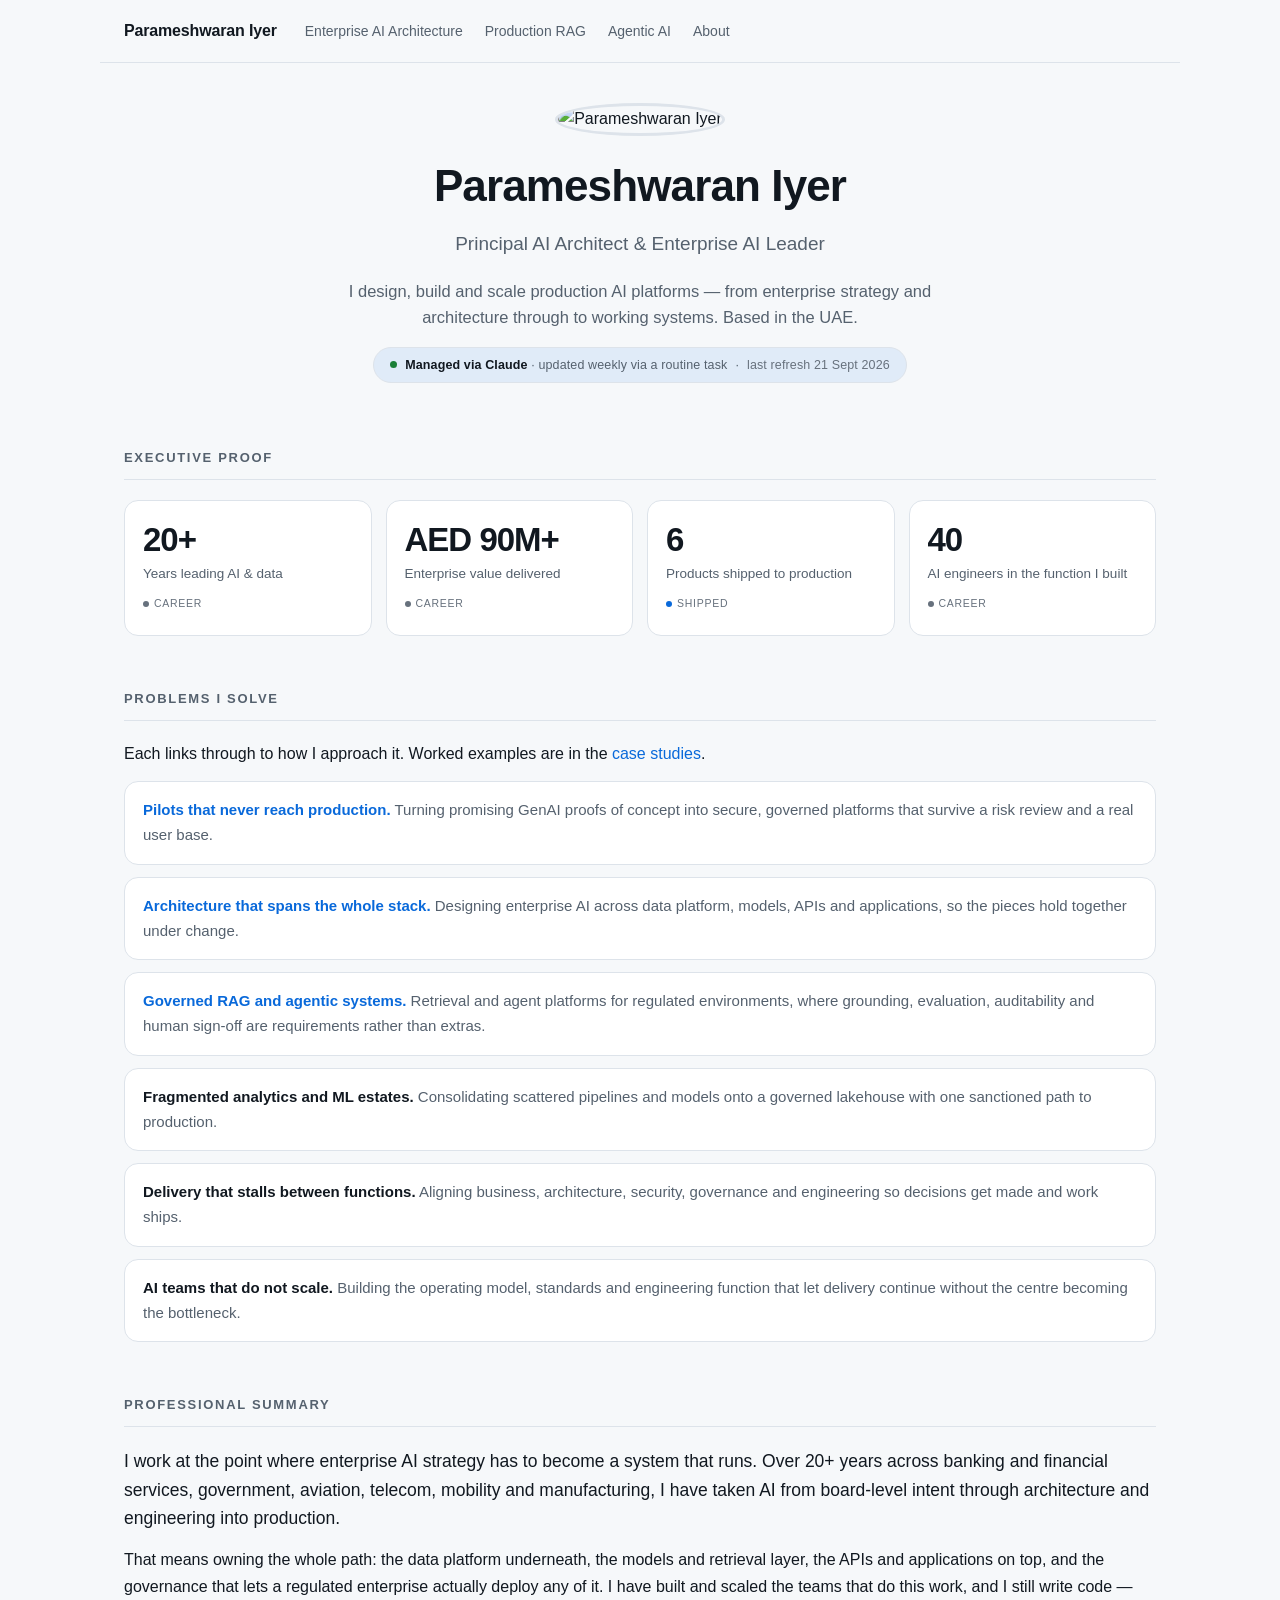
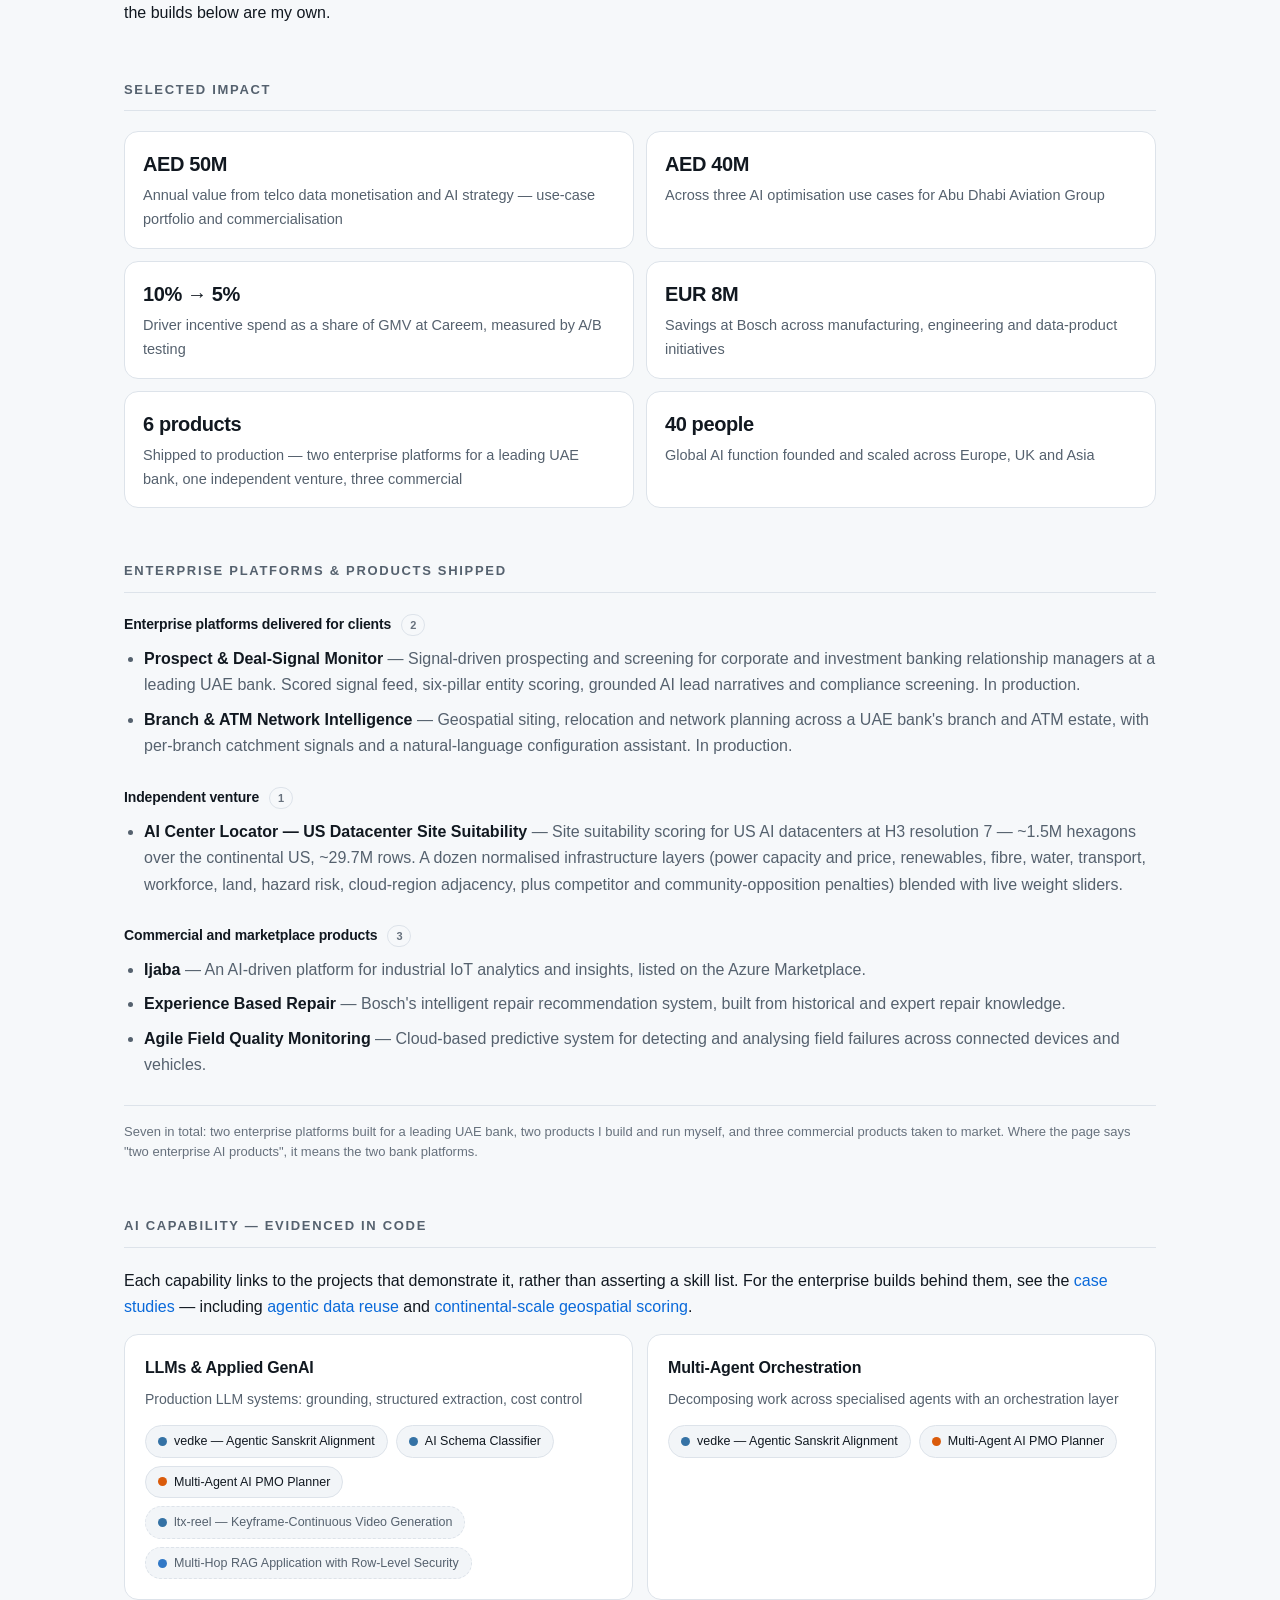
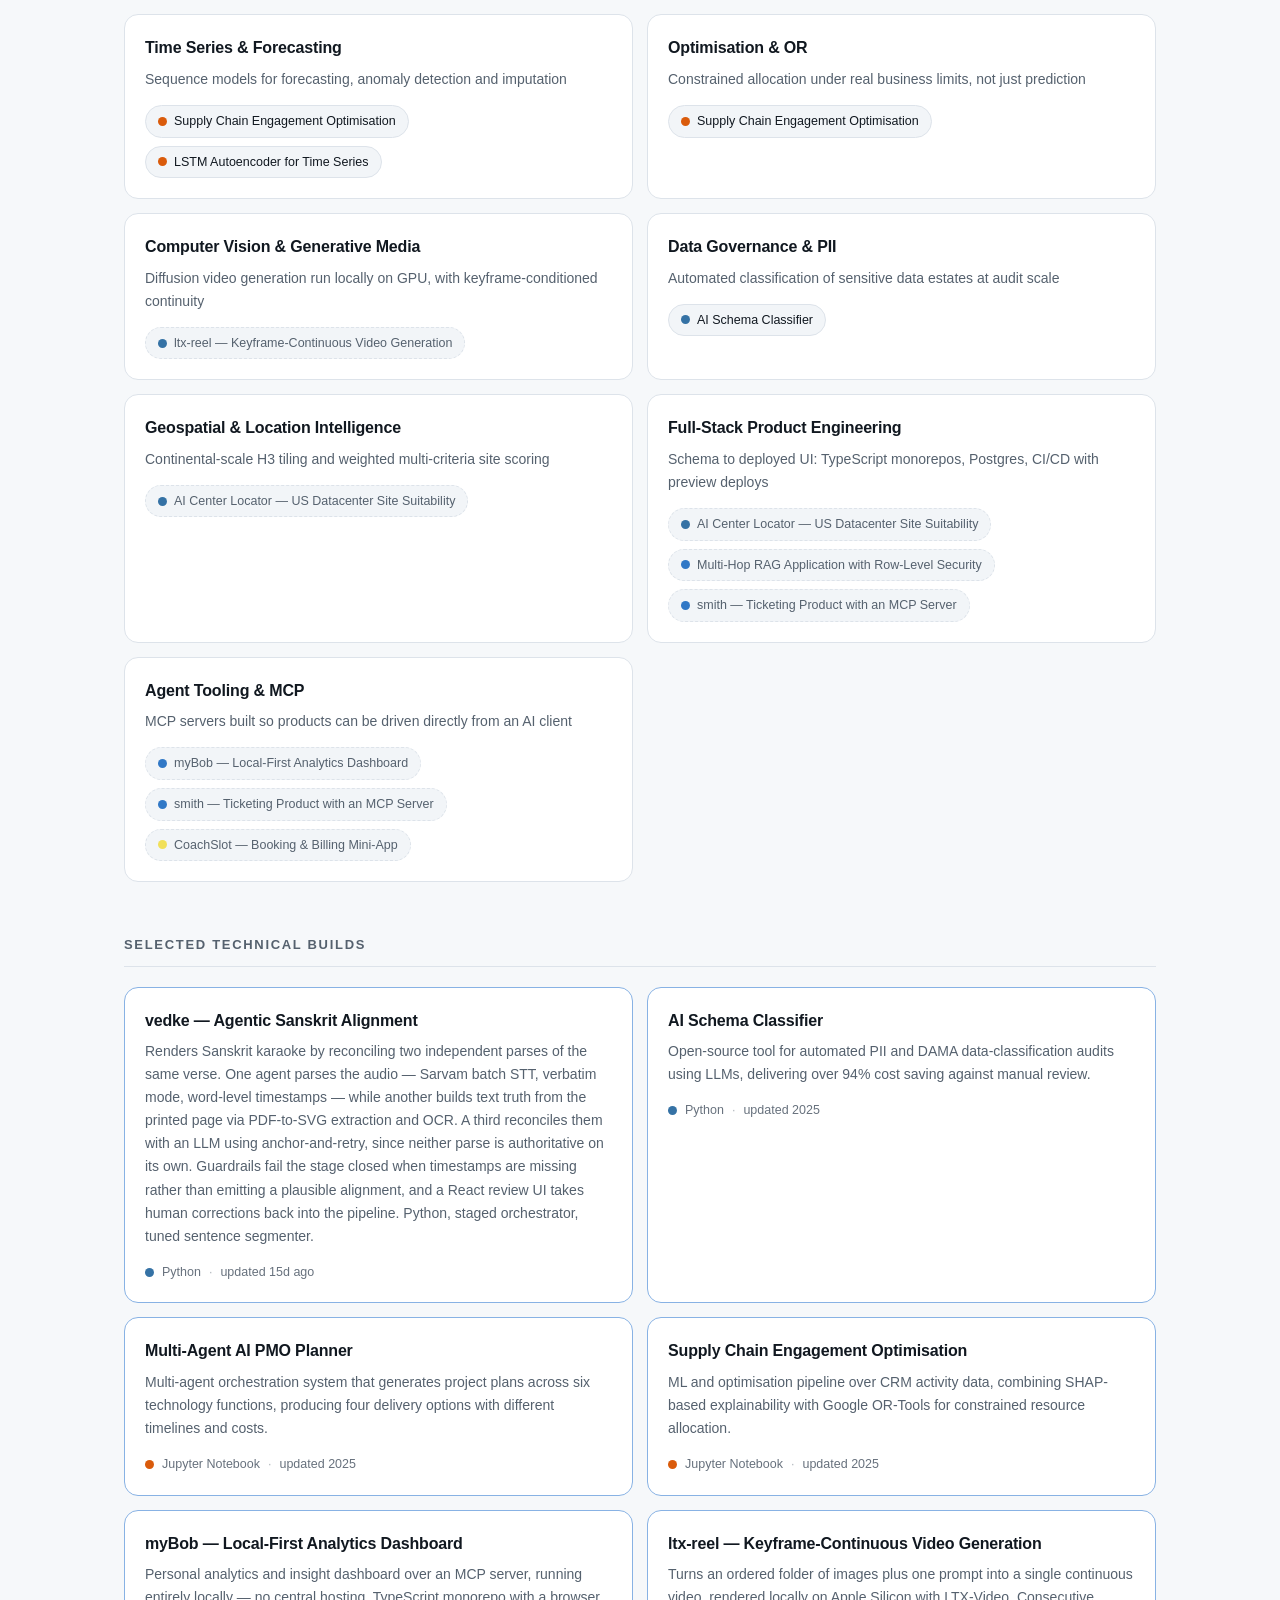
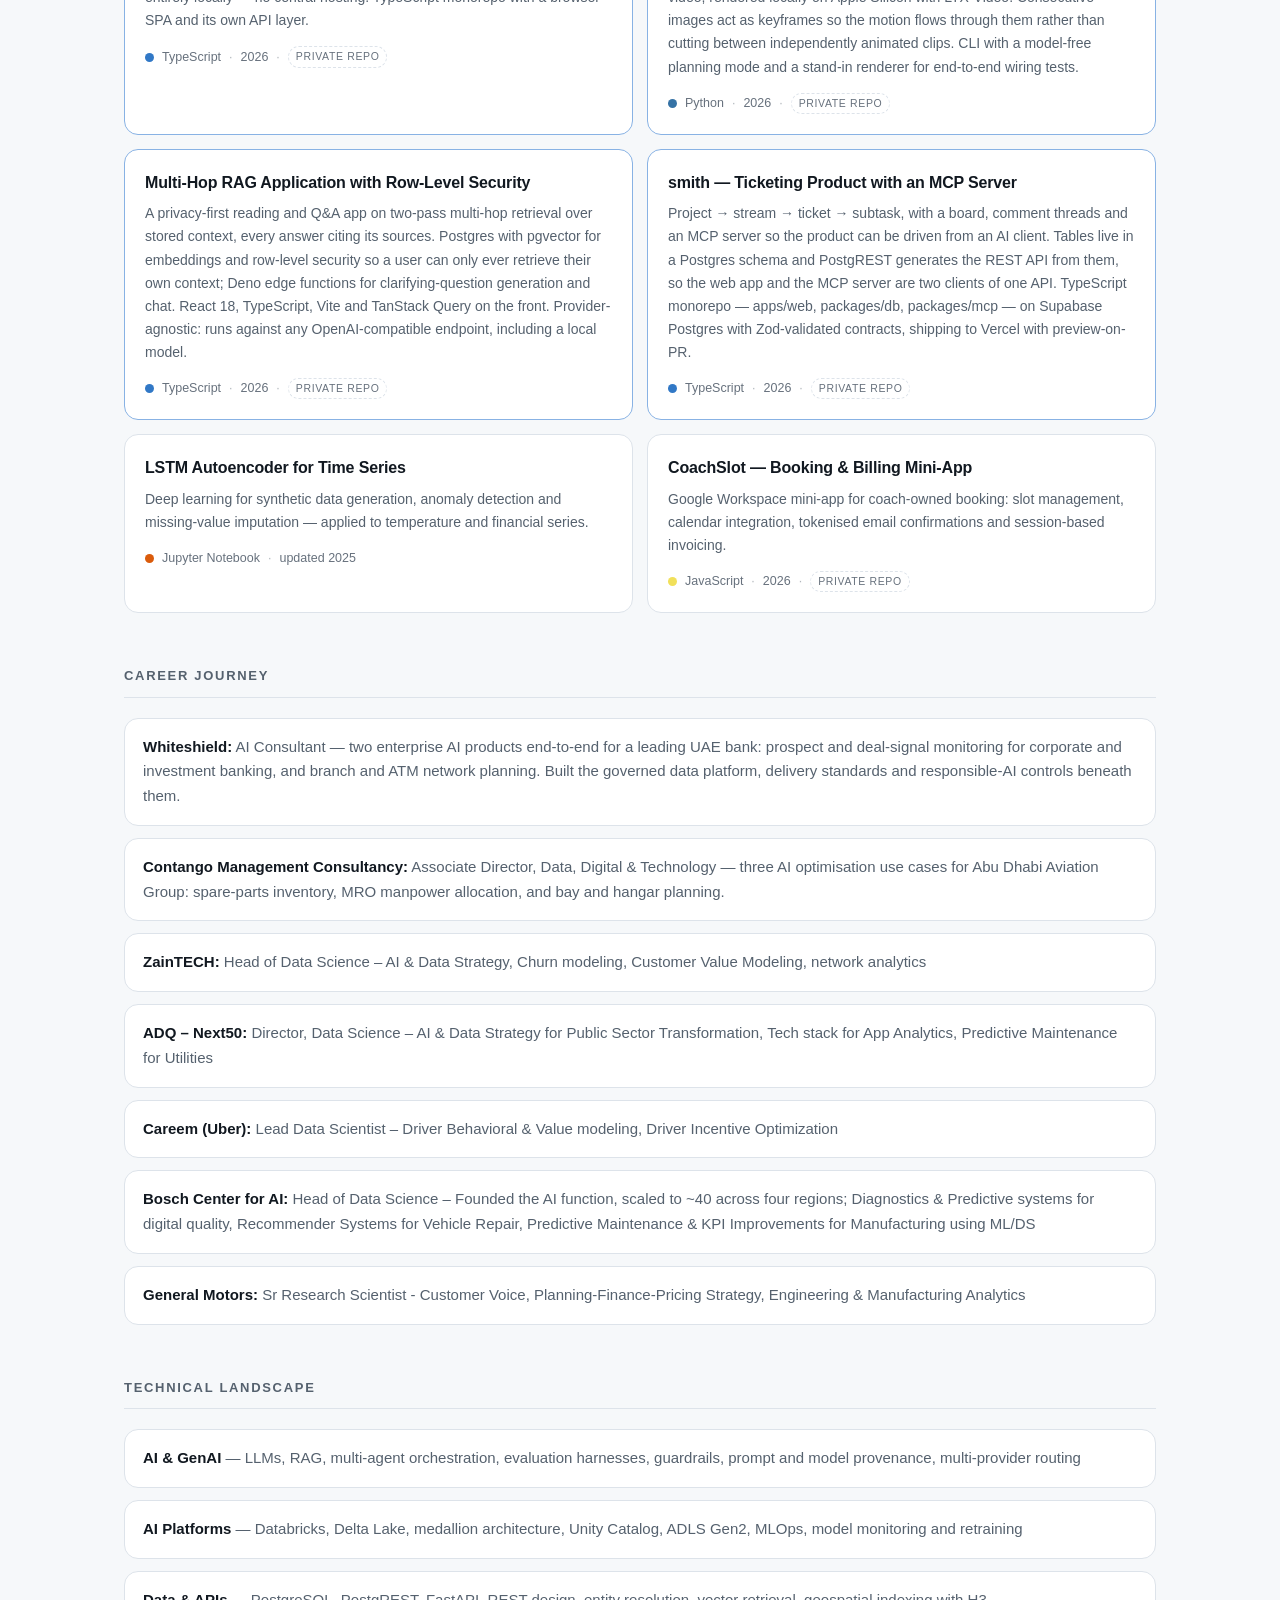
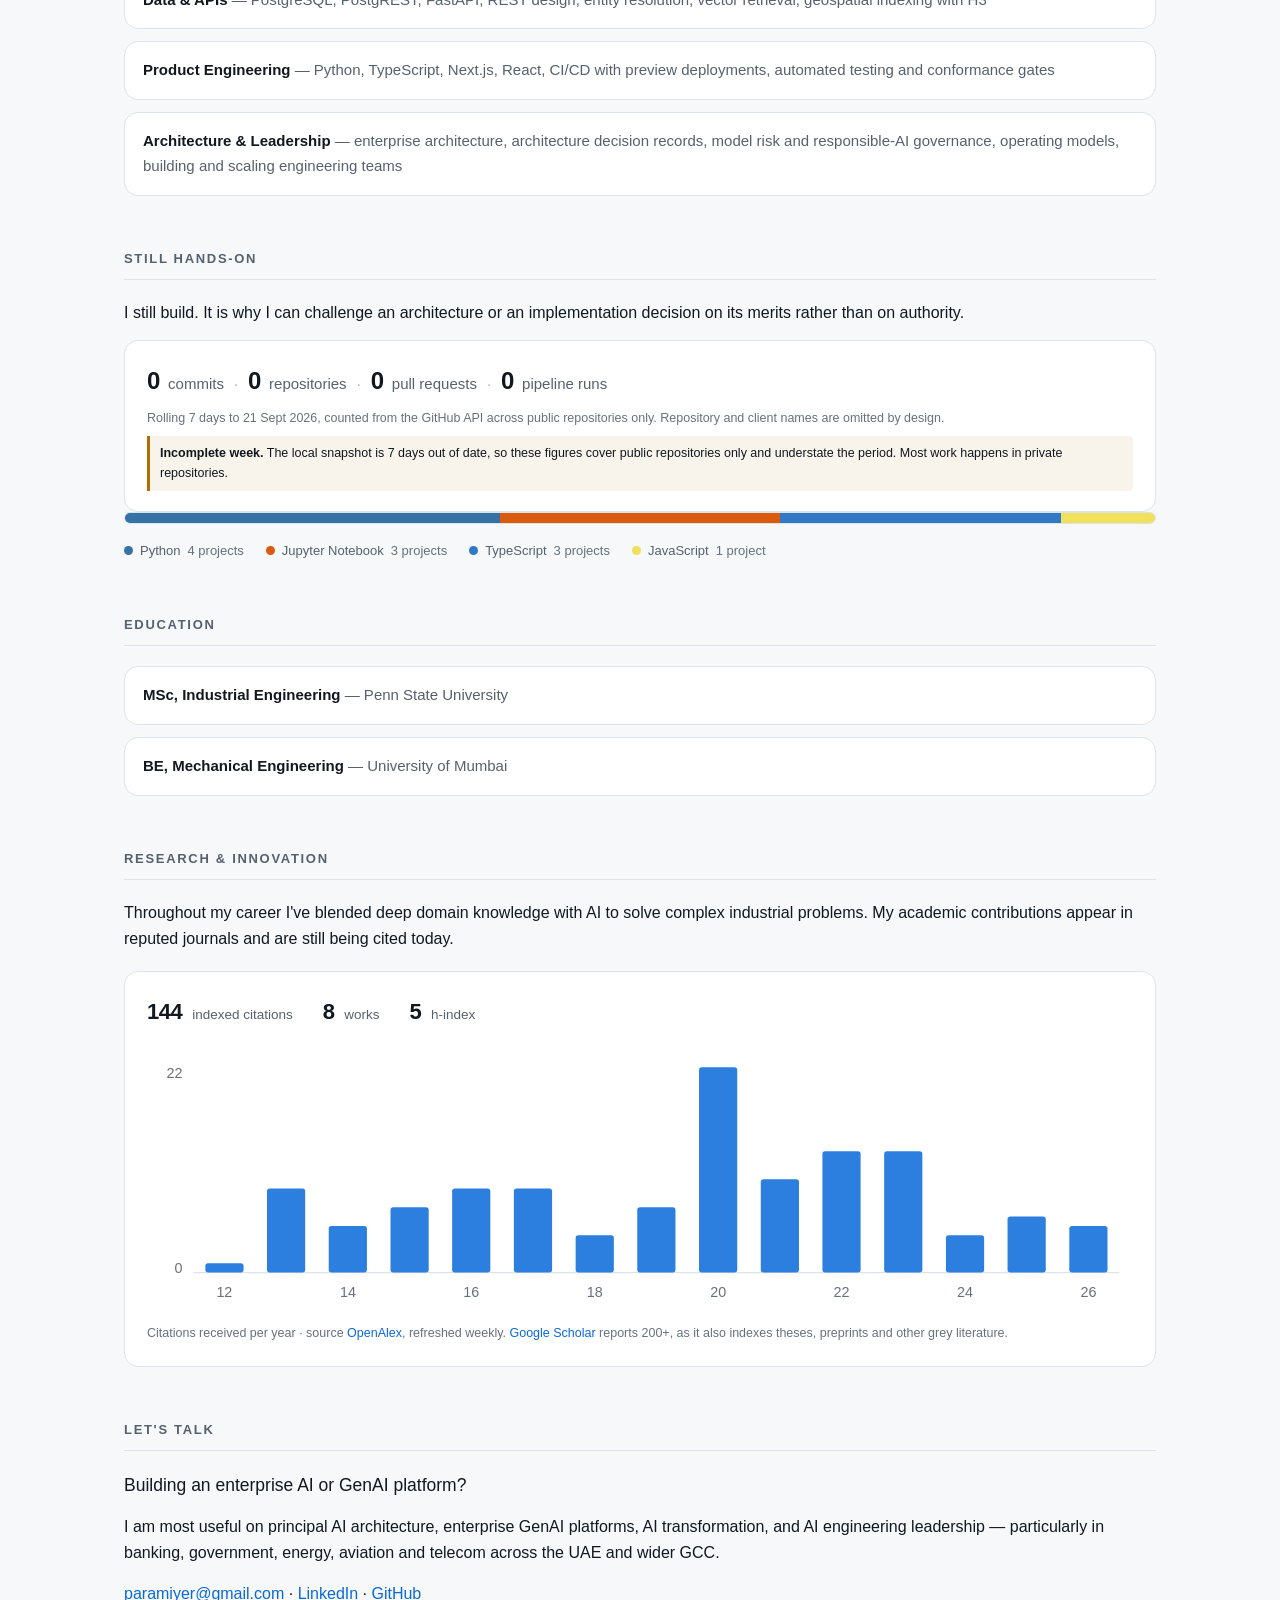
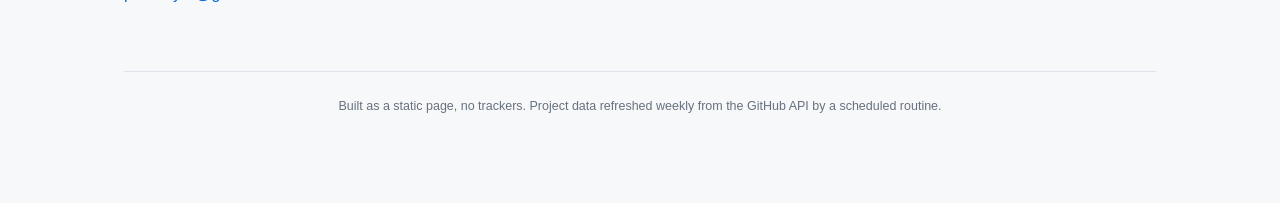
==== index.html @ 101e4a8d "chore: weekly refresh of GitHub project data [skip ci]" ====
<!DOCTYPE html>
<html lang="en">
<head>
<meta charset="UTF-8">
<!-- Google tag (gtag.js) with Consent Mode v2.
     Consent defaults are set BEFORE gtag.js loads and before config - order is
     load-bearing; a default declared after config arrives too late to gate the
     first hit. The region list is enforced by Google against the visitor's IP,
     so no geolocation or cookie banner is needed here: EEA, UK and Swiss
     visitors are denied storage by default and measured with cookieless pings,
     everyone else is granted. -->
<script>
  window.dataLayer = window.dataLayer || [];
  function gtag(){dataLayer.push(arguments);}

  /* EU 27 + EEA (IS, LI, NO) + UK + CH. Denied until explicitly granted. */
  gtag('consent', 'default', {
    ad_storage: 'denied',
    ad_user_data: 'denied',
    ad_personalization: 'denied',
    analytics_storage: 'denied',
    functionality_storage: 'denied',
    personalization_storage: 'denied',
    security_storage: 'granted',
    region: ['AT','BE','BG','HR','CY','CZ','DK','EE','FI','FR','DE','GR','HU','IE',
             'IT','LV','LT','LU','MT','NL','PL','PT','RO','SK','SI','ES','SE',
             'IS','LI','NO','GB','CH'],
    wait_for_update: 500
  });

  /* Everywhere else. This site runs no ads and builds no audiences, so the ad
     signals stay denied globally rather than being granted and left unused. */
  gtag('consent', 'default', {
    ad_storage: 'denied',
    ad_user_data: 'denied',
    ad_personalization: 'denied',
    analytics_storage: 'granted',
    functionality_storage: 'granted',
    personalization_storage: 'granted',
    security_storage: 'granted'
  });

  gtag('set', 'ads_data_redaction', true);
  gtag('set', 'url_passthrough', true);
</script>
<script async src="https://www.googletagmanager.com/gtag/js?id=G-3Z5VGCH78G"></script>
<script>
  gtag('js', new Date());
  gtag('config', 'G-3Z5VGCH78G', { anonymize_ip: true });
</script>
<title>Parameshwaran Iyer | Principal AI Architect &amp; Enterprise AI Leader</title>
<meta name="viewport" content="width=device-width, initial-scale=1">
<meta name="description" content="Principal AI Architect and Enterprise AI Leader based in the UAE. I design, build and scale production AI and GenAI platforms for banking, government, aviation and telecom across the GCC.">
<link rel="canonical" href="https://paramiyer.github.io/">
<meta name="google-site-verification" content="koCSVRLaMe5Mkebw4qZwfT9Uy0RP9hZXuuCUYtg7MR0" />
<meta name="theme-color" content="#0d1117" media="(prefers-color-scheme: dark)">
<meta name="theme-color" content="#f6f8fa" media="(prefers-color-scheme: light)">
<link rel="icon" href="favicon.svg" type="image/svg+xml">
<link rel="apple-touch-icon" href="apple-touch-icon.png">
<link rel="manifest" href="site.webmanifest">

<meta property="og:type" content="profile">
<meta property="og:site_name" content="Parameshwaran Iyer">
<meta property="og:locale" content="en_GB">
<meta property="og:url" content="https://paramiyer.github.io/">
<meta property="og:title" content="Parameshwaran Iyer | Principal AI Architect &amp; Enterprise AI Leader">
<meta property="og:description" content="I design, build and scale production AI platforms — from enterprise strategy and architecture through to working systems. Based in the UAE.">
<meta property="og:image" content="https://paramiyer.github.io/og-image.png">
<meta property="og:image:width" content="1200">
<meta property="og:image:height" content="630">
<meta property="og:image:alt" content="Parameshwaran Iyer — Principal AI Architect and Enterprise AI Leader">
<meta property="profile:first_name" content="Parameshwaran">
<meta property="profile:last_name" content="Iyer">

<meta name="twitter:card" content="summary_large_image">
<meta name="twitter:title" content="Parameshwaran Iyer | Principal AI Architect &amp; Enterprise AI Leader">
<meta name="twitter:description" content="I design, build and scale production AI platforms — from enterprise strategy and architecture through to working systems. Based in the UAE.">
<meta name="twitter:image" content="https://paramiyer.github.io/og-image.png">

<!-- GEN:JSONLD -->
    <script type="application/ld+json">
{
  "@context": "https://schema.org",
  "@graph": [
    {
      "@type": "Person",
      "@id": "https://paramiyer.github.io/#person",
      "name": "Parameshwaran S Iyer",
      "alternateName": "Parameshwaran Iyer",
      "description": "Principal AI Architect and Enterprise AI Leader based in the UAE. Designs, builds and scales production AI and GenAI platforms, from enterprise strategy and architecture through to working systems.",
      "url": "https://paramiyer.github.io/",
      "image": "https://paramiyer.github.io/ParamProfile.png",
      "email": "mailto:paramiyer@gmail.com",
      "address": {
        "@type": "PostalAddress",
        "addressCountry": "AE"
      },
      "hasOccupation": {
        "@type": "Occupation",
        "name": "Enterprise AI Architect",
        "occupationLocation": {
          "@type": "Country",
          "name": "United Arab Emirates"
        }
      },
      "alumniOf": [
        {
          "@type": "CollegeOrUniversity",
          "name": "Pennsylvania State University"
        },
        {
          "@type": "CollegeOrUniversity",
          "name": "University of Mumbai"
        }
      ],
      "knowsAbout": [
        "Enterprise AI Architecture",
        "Generative AI",
        "Retrieval-Augmented Generation",
        "Agentic AI",
        "AI Platforms",
        "MLOps",
        "Databricks",
        "Data Governance",
        "Machine Learning",
        "Geospatial Analysis",
        "Enterprise Architecture"
      ],
      "sameAs": [
        "https://www.linkedin.com/in/parameshwaran-iyer-790b2131/",
        "https://github.com/paramiyer",
        "https://scholar.google.com/citations?user=4xdbJC8AAAAJ",
        "https://openalex.org/A5045119494",
        "https://openalex.org/A5080782322"
      ]
    },
    {
      "@type": "ProfilePage",
      "@id": "https://paramiyer.github.io/#profilepage",
      "url": "https://paramiyer.github.io/",
      "name": "Parameshwaran Iyer | Principal AI Architect & Enterprise AI Leader",
      "mainEntity": {
        "@id": "https://paramiyer.github.io/#person"
      },
      "dateModified": "2026-09-21",
      "inLanguage": "en",
      "isPartOf": {
        "@id": "https://paramiyer.github.io/#website"
      }
    },
    {
      "@type": "WebSite",
      "@id": "https://paramiyer.github.io/#website",
      "url": "https://paramiyer.github.io/",
      "name": "Parameshwaran Iyer",
      "inLanguage": "en",
      "author": {
        "@id": "https://paramiyer.github.io/#person"
      }
    }
  ]
}
</script>
    <!-- /GEN:JSONLD -->
<link rel="stylesheet" href="styles.css">
</head>
<body>
<a class="skip" href="#main">Skip to content</a>
<nav class="nav" aria-label="Primary">
  <a class="nav-brand" href="./">Parameshwaran Iyer</a>
  <div class="nav-links">
    <a href="enterprise-ai-architecture/">Enterprise AI Architecture</a>
    <a href="enterprise-rag/">Production RAG</a>
    <a href="agentic-ai/">Agentic AI</a>
    <a href="about/">About</a>
  </div>
</nav>
<div class="wrap">

<header>
  <img src="ParamProfile.png" class="avatar" width="216" height="216" alt="Parameshwaran Iyer" fetchpriority="high">
  <h1>Parameshwaran Iyer</h1>
  <p class="tagline">Principal AI Architect &amp; Enterprise AI Leader</p>
  <p class="hero-line">I design, build and scale production AI platforms — from enterprise
  strategy and architecture through to working systems. Based in the UAE.</p>
  <div class="badge">
    <span class="pulse" aria-hidden="true"></span>
    <span><strong>Managed via Claude</strong> · updated weekly via a routine task</span>
    <span aria-hidden="true">·</span>
    <!-- GEN:REFRESHED -->
    <span class="refreshed">last refresh 21 Sept 2026</span>
    <!-- /GEN:REFRESHED -->
  </div>
</header>

<main id="main">

<section aria-labelledby="glance">
  <h2 id="glance">Executive Proof</h2>
  <!-- GEN:METRICS -->
    <div class="metrics">
      <div class="metric">
        <div class="metric-v" data-count="">20+</div>
        <div class="metric-l">Years leading AI &amp; data</div>
        <div class="metric-src metric-src--career">career</div>
      </div>
      <div class="metric">
        <div class="metric-v" data-count="">AED 90M+</div>
        <div class="metric-l">Enterprise value delivered</div>
        <div class="metric-src metric-src--career">career</div>
      </div>
      <div class="metric">
        <div class="metric-v" data-count="6">6</div>
        <div class="metric-l">Products shipped to production</div>
        <div class="metric-src metric-src--product">shipped</div>
      </div>
      <div class="metric">
        <div class="metric-v" data-count="">40</div>
        <div class="metric-l">AI engineers in the function I built</div>
        <div class="metric-src metric-src--career">career</div>
      </div>
    </div>
    <!-- /GEN:METRICS -->
</section>

<section aria-labelledby="problems">
  <h2 id="problems">Problems I Solve</h2>
  <p>Each links through to how I approach it. Worked examples are in the <a href="case-studies/">case studies</a>.</p>
  <ul class="stack">
    <li><span class="who"><a href="enterprise-ai-architecture/">Pilots that never reach production.</a></span> <span class="what">Turning promising GenAI proofs of concept into secure, governed platforms that survive a risk review and a real user base.</span></li>
    <li><span class="who"><a href="enterprise-ai-architecture/">Architecture that spans the whole stack.</a></span> <span class="what">Designing enterprise AI across data platform, models, APIs and applications, so the pieces hold together under change.</span></li>
    <li><span class="who"><a href="enterprise-rag/">Governed RAG and agentic systems.</a></span> <span class="what">Retrieval and agent platforms for regulated environments, where grounding, evaluation, auditability and human sign-off are requirements rather than extras.</span></li>
    <li><span class="who">Fragmented analytics and ML estates.</span> <span class="what">Consolidating scattered pipelines and models onto a governed lakehouse with one sanctioned path to production.</span></li>
    <li><span class="who">Delivery that stalls between functions.</span> <span class="what">Aligning business, architecture, security, governance and engineering so decisions get made and work ships.</span></li>
    <li><span class="who">AI teams that do not scale.</span> <span class="what">Building the operating model, standards and engineering function that let delivery continue without the centre becoming the bottleneck.</span></li>
  </ul>
</section>


<section aria-labelledby="summary">
  <h2 id="summary">Professional Summary</h2>
  <p class="lead">
    I work at the point where enterprise AI strategy has to become a system that runs. Over 20+ years
    across banking and financial services, government, aviation, telecom, mobility and manufacturing,
    I have taken AI from board-level intent through architecture and engineering into production.
  </p>
  <p>
    That means owning the whole path: the data platform underneath, the models and retrieval layer,
    the APIs and applications on top, and the governance that lets a regulated enterprise actually
    deploy any of it. I have built and scaled the teams that do this work, and I still write code —
    the builds below are my own.
  </p>
</section>

<section aria-labelledby="impact">
  <h2 id="impact">Selected Impact</h2>
  <ul class="impact">
    <li><b>AED 50M</b>Annual value from telco data monetisation and AI strategy — use-case portfolio and commercialisation</li>
    <li><b>AED 40M</b>Across three AI optimisation use cases for Abu Dhabi Aviation Group</li>
    <li><b>10% → 5%</b>Driver incentive spend as a share of GMV at Careem, measured by A/B testing</li>
    <li><b>EUR 8M</b>Savings at Bosch across manufacturing, engineering and data-product initiatives</li>
    <li><b>6 products</b>Shipped to production &mdash; two enterprise platforms for a leading UAE bank, one independent venture, three commercial</li>
    <li><b>40 people</b>Global AI function founded and scaled across Europe, UK and Asia</li>
  </ul>
</section>

<section aria-labelledby="products">
  <h2 id="products">Enterprise Platforms &amp; Products Shipped</h2>
  <!-- GEN:PRODUCTS -->
    <div class="products">
      <h3 class="pgroup">Enterprise platforms delivered for clients <span class="pcount">2</span></h3>
      <ul class="plain">
        <li><strong>Prospect &amp; Deal-Signal Monitor</strong> — Signal-driven prospecting and screening for corporate and investment banking relationship managers at a leading UAE bank. Scored signal feed, six-pillar entity scoring, grounded AI lead narratives and compliance screening. In production.</li>
        <li><strong>Branch &amp; ATM Network Intelligence</strong> — Geospatial siting, relocation and network planning across a UAE bank's branch and ATM estate, with per-branch catchment signals and a natural-language configuration assistant. In production.</li>
      </ul>
      <h3 class="pgroup">Independent venture <span class="pcount">1</span></h3>
      <ul class="plain">
        <li><strong>AI Center Locator — US Datacenter Site Suitability</strong> — Site suitability scoring for US AI datacenters at H3 resolution 7 — ~1.5M hexagons over the continental US, ~29.7M rows. A dozen normalised infrastructure layers (power capacity and price, renewables, fibre, water, transport, workforce, land, hazard risk, cloud-region adjacency, plus competitor and community-opposition penalties) blended with live weight sliders.</li>
      </ul>
      <h3 class="pgroup">Commercial and marketplace products <span class="pcount">3</span></h3>
      <ul class="plain">
        <li><strong>Ijaba</strong> — An AI-driven platform for industrial IoT analytics and insights, listed on the Azure Marketplace.</li>
        <li><strong>Experience Based Repair</strong> — Bosch's intelligent repair recommendation system, built from historical and expert repair knowledge.</li>
        <li><a href="https://aws.amazon.com/solutions/case-studies/Robert-Bosch-GmbH-Case-Study/" target="_blank" rel="noopener"><strong>Agile Field Quality Monitoring</strong></a> — Cloud-based predictive system for detecting and analysing field failures across connected devices and vehicles.</li>
      </ul>
      <p class="pnote">Seven in total: two enterprise platforms built for a leading UAE
      bank, two products I build and run myself, and three commercial products taken
      to market. Where the page says "two enterprise AI products", it means the two
      bank platforms.</p>
    </div>
    <!-- /GEN:PRODUCTS -->
</section>

<section aria-labelledby="capability">
  <h2 id="capability">AI Capability — Evidenced in Code</h2>
  <p>Each capability links to the projects that demonstrate it, rather than asserting a skill list. For the enterprise builds behind them, see the <a href="case-studies/">case studies</a> — including <a href="case-studies/agentic-data-reuse/">agentic data reuse</a> and <a href="case-studies/geospatial-site-suitability/">continental-scale geospatial scoring</a>.</p>
  <!-- GEN:CAPABILITY -->
    <div class="caps">
      <div class="cap">
        <h3 class="cap-name">LLMs &amp; Applied GenAI</h3>
        <p class="cap-proves">Production LLM systems: grounding, structured extraction, cost control</p>
        <div class="chips">
            <a class="chip" href="https://github.com/paramiyer/vedke-2" target="_blank" rel="noopener"><span class="dot" style="background:#3572A5" aria-hidden="true"></span>vedke — Agentic Sanskrit Alignment</a>
            <a class="chip" href="https://github.com/paramiyer/pii-schema-classifier" target="_blank" rel="noopener"><span class="dot" style="background:#3572A5" aria-hidden="true"></span>AI Schema Classifier</a>
            <a class="chip" href="https://github.com/paramiyer/multi-agent-enterprise-reporting-PMO-planner" target="_blank" rel="noopener"><span class="dot" style="background:#DA5B0B" aria-hidden="true"></span>Multi-Agent AI PMO Planner</a>
            <span class="chip chip--private"><span class="dot" style="background:#3572A5" aria-hidden="true"></span>ltx-reel — Keyframe-Continuous Video Generation</span>
            <span class="chip chip--private"><span class="dot" style="background:#3178c6" aria-hidden="true"></span>Multi-Hop RAG Application with Row-Level Security</span>
        </div>
      </div>
      <div class="cap">
        <h3 class="cap-name">Multi-Agent Orchestration</h3>
        <p class="cap-proves">Decomposing work across specialised agents with an orchestration layer</p>
        <div class="chips">
            <a class="chip" href="https://github.com/paramiyer/vedke-2" target="_blank" rel="noopener"><span class="dot" style="background:#3572A5" aria-hidden="true"></span>vedke — Agentic Sanskrit Alignment</a>
            <a class="chip" href="https://github.com/paramiyer/multi-agent-enterprise-reporting-PMO-planner" target="_blank" rel="noopener"><span class="dot" style="background:#DA5B0B" aria-hidden="true"></span>Multi-Agent AI PMO Planner</a>
        </div>
      </div>
      <div class="cap">
        <h3 class="cap-name">Time Series &amp; Forecasting</h3>
        <p class="cap-proves">Sequence models for forecasting, anomaly detection and imputation</p>
        <div class="chips">
            <a class="chip" href="https://github.com/paramiyer/Pharma_Demand-Forecasting-Optimization-Pipeline" target="_blank" rel="noopener"><span class="dot" style="background:#DA5B0B" aria-hidden="true"></span>Supply Chain Engagement Optimisation</a>
            <a class="chip" href="https://github.com/paramiyer/Time_series_LSTM_Autoencoder" target="_blank" rel="noopener"><span class="dot" style="background:#DA5B0B" aria-hidden="true"></span>LSTM Autoencoder for Time Series</a>
        </div>
      </div>
      <div class="cap">
        <h3 class="cap-name">Optimisation &amp; OR</h3>
        <p class="cap-proves">Constrained allocation under real business limits, not just prediction</p>
        <div class="chips">
            <a class="chip" href="https://github.com/paramiyer/Pharma_Demand-Forecasting-Optimization-Pipeline" target="_blank" rel="noopener"><span class="dot" style="background:#DA5B0B" aria-hidden="true"></span>Supply Chain Engagement Optimisation</a>
        </div>
      </div>
      <div class="cap">
        <h3 class="cap-name">Computer Vision &amp; Generative Media</h3>
        <p class="cap-proves">Diffusion video generation run locally on GPU, with keyframe-conditioned continuity</p>
        <div class="chips">
            <span class="chip chip--private"><span class="dot" style="background:#3572A5" aria-hidden="true"></span>ltx-reel — Keyframe-Continuous Video Generation</span>
        </div>
      </div>
      <div class="cap">
        <h3 class="cap-name">Data Governance &amp; PII</h3>
        <p class="cap-proves">Automated classification of sensitive data estates at audit scale</p>
        <div class="chips">
            <a class="chip" href="https://github.com/paramiyer/pii-schema-classifier" target="_blank" rel="noopener"><span class="dot" style="background:#3572A5" aria-hidden="true"></span>AI Schema Classifier</a>
        </div>
      </div>
      <div class="cap">
        <h3 class="cap-name">Geospatial &amp; Location Intelligence</h3>
        <p class="cap-proves">Continental-scale H3 tiling and weighted multi-criteria site scoring</p>
        <div class="chips">
            <span class="chip chip--private"><span class="dot" style="background:#3572A5" aria-hidden="true"></span>AI Center Locator — US Datacenter Site Suitability</span>
        </div>
      </div>
      <div class="cap">
        <h3 class="cap-name">Full-Stack Product Engineering</h3>
        <p class="cap-proves">Schema to deployed UI: TypeScript monorepos, Postgres, CI/CD with preview deploys</p>
        <div class="chips">
            <span class="chip chip--private"><span class="dot" style="background:#3572A5" aria-hidden="true"></span>AI Center Locator — US Datacenter Site Suitability</span>
            <span class="chip chip--private"><span class="dot" style="background:#3178c6" aria-hidden="true"></span>Multi-Hop RAG Application with Row-Level Security</span>
            <span class="chip chip--private"><span class="dot" style="background:#3178c6" aria-hidden="true"></span>smith — Ticketing Product with an MCP Server</span>
        </div>
      </div>
      <div class="cap">
        <h3 class="cap-name">Agent Tooling &amp; MCP</h3>
        <p class="cap-proves">MCP servers built so products can be driven directly from an AI client</p>
        <div class="chips">
            <span class="chip chip--private"><span class="dot" style="background:#3178c6" aria-hidden="true"></span>myBob — Local-First Analytics Dashboard</span>
            <span class="chip chip--private"><span class="dot" style="background:#3178c6" aria-hidden="true"></span>smith — Ticketing Product with an MCP Server</span>
            <span class="chip chip--private"><span class="dot" style="background:#f1e05a" aria-hidden="true"></span>CoachSlot — Booking &amp; Billing Mini-App</span>
        </div>
      </div>
    </div>
    <!-- /GEN:CAPABILITY -->
</section>

<section aria-labelledby="projects">
  <h2 id="projects">Selected Technical Builds</h2>
  <!-- GEN:PROJECTS -->
    <div class="cards">
      <article class="card card--flagship">
        <h3 class="card-t"><a href="https://github.com/paramiyer/vedke-2" target="_blank" rel="noopener">vedke — Agentic Sanskrit Alignment</a></h3>
        <p class="card-d">Renders Sanskrit karaoke by reconciling two independent parses of the same verse. One agent parses the audio — Sarvam batch STT, verbatim mode, word-level timestamps — while another builds text truth from the printed page via PDF-to-SVG extraction and OCR. A third reconciles them with an LLM using anchor-and-retry, since neither parse is authoritative on its own. Guardrails fail the stage closed when timestamps are missing rather than emitting a plausible alignment, and a React review UI takes human corrections back into the pipeline. Python, staged orchestrator, tuned sentence segmenter.</p>
        <div class="card-m"><span class="dot" style="background:#3572A5" aria-hidden="true"></span><span>Python</span><span class="sep">·</span><span>updated 15d ago</span></div>
      </article>
      <article class="card card--flagship">
        <h3 class="card-t"><a href="https://github.com/paramiyer/pii-schema-classifier" target="_blank" rel="noopener">AI Schema Classifier</a></h3>
        <p class="card-d">Open-source tool for automated PII and DAMA data-classification audits using LLMs, delivering over 94% cost saving against manual review.</p>
        <div class="card-m"><span class="dot" style="background:#3572A5" aria-hidden="true"></span><span>Python</span><span class="sep">·</span><span>updated 2025</span></div>
      </article>
      <article class="card card--flagship">
        <h3 class="card-t"><a href="https://github.com/paramiyer/multi-agent-enterprise-reporting-PMO-planner" target="_blank" rel="noopener">Multi-Agent AI PMO Planner</a></h3>
        <p class="card-d">Multi-agent orchestration system that generates project plans across six technology functions, producing four delivery options with different timelines and costs.</p>
        <div class="card-m"><span class="dot" style="background:#DA5B0B" aria-hidden="true"></span><span>Jupyter Notebook</span><span class="sep">·</span><span>updated 2025</span></div>
      </article>
      <article class="card card--flagship">
        <h3 class="card-t"><a href="https://github.com/paramiyer/Pharma_Demand-Forecasting-Optimization-Pipeline" target="_blank" rel="noopener">Supply Chain Engagement Optimisation</a></h3>
        <p class="card-d">ML and optimisation pipeline over CRM activity data, combining SHAP-based explainability with Google OR-Tools for constrained resource allocation.</p>
        <div class="card-m"><span class="dot" style="background:#DA5B0B" aria-hidden="true"></span><span>Jupyter Notebook</span><span class="sep">·</span><span>updated 2025</span></div>
      </article>
      <article class="card card--flagship">
        <h3 class="card-t">myBob — Local-First Analytics Dashboard</h3>
        <p class="card-d">Personal analytics and insight dashboard over an MCP server, running entirely locally — no central hosting. TypeScript monorepo with a browser SPA and its own API layer.</p>
        <div class="card-m"><span class="dot" style="background:#3178c6" aria-hidden="true"></span><span>TypeScript</span><span class="sep">·</span><span>2026</span><span class="sep">·</span><span class="tag-private">private repo</span></div>
      </article>
      <article class="card card--flagship">
        <h3 class="card-t">ltx-reel — Keyframe-Continuous Video Generation</h3>
        <p class="card-d">Turns an ordered folder of images plus one prompt into a single continuous video, rendered locally on Apple Silicon with LTX-Video. Consecutive images act as keyframes so the motion flows through them rather than cutting between independently animated clips. CLI with a model-free planning mode and a stand-in renderer for end-to-end wiring tests.</p>
        <div class="card-m"><span class="dot" style="background:#3572A5" aria-hidden="true"></span><span>Python</span><span class="sep">·</span><span>2026</span><span class="sep">·</span><span class="tag-private">private repo</span></div>
      </article>
      <article class="card card--flagship">
        <h3 class="card-t">Multi-Hop RAG Application with Row-Level Security</h3>
        <p class="card-d">A privacy-first reading and Q&amp;A app on two-pass multi-hop retrieval over stored context, every answer citing its sources. Postgres with pgvector for embeddings and row-level security so a user can only ever retrieve their own context; Deno edge functions for clarifying-question generation and chat. React 18, TypeScript, Vite and TanStack Query on the front. Provider-agnostic: runs against any OpenAI-compatible endpoint, including a local model.</p>
        <div class="card-m"><span class="dot" style="background:#3178c6" aria-hidden="true"></span><span>TypeScript</span><span class="sep">·</span><span>2026</span><span class="sep">·</span><span class="tag-private">private repo</span></div>
      </article>
      <article class="card card--flagship">
        <h3 class="card-t">smith — Ticketing Product with an MCP Server</h3>
        <p class="card-d">Project → stream → ticket → subtask, with a board, comment threads and an MCP server so the product can be driven from an AI client. Tables live in a Postgres schema and PostgREST generates the REST API from them, so the web app and the MCP server are two clients of one API. TypeScript monorepo — apps/web, packages/db, packages/mcp — on Supabase Postgres with Zod-validated contracts, shipping to Vercel with preview-on-PR.</p>
        <div class="card-m"><span class="dot" style="background:#3178c6" aria-hidden="true"></span><span>TypeScript</span><span class="sep">·</span><span>2026</span><span class="sep">·</span><span class="tag-private">private repo</span></div>
      </article>
      <article class="card">
        <h3 class="card-t"><a href="https://github.com/paramiyer/Time_series_LSTM_Autoencoder" target="_blank" rel="noopener">LSTM Autoencoder for Time Series</a></h3>
        <p class="card-d">Deep learning for synthetic data generation, anomaly detection and missing-value imputation — applied to temperature and financial series.</p>
        <div class="card-m"><span class="dot" style="background:#DA5B0B" aria-hidden="true"></span><span>Jupyter Notebook</span><span class="sep">·</span><span>updated 2025</span></div>
      </article>
      <article class="card">
        <h3 class="card-t">CoachSlot — Booking &amp; Billing Mini-App</h3>
        <p class="card-d">Google Workspace mini-app for coach-owned booking: slot management, calendar integration, tokenised email confirmations and session-based invoicing.</p>
        <div class="card-m"><span class="dot" style="background:#f1e05a" aria-hidden="true"></span><span>JavaScript</span><span class="sep">·</span><span>2026</span><span class="sep">·</span><span class="tag-private">private repo</span></div>
      </article>
    </div>
    <!-- /GEN:PROJECTS -->
</section>

<section aria-labelledby="career">
  <h2 id="career">Career Journey</h2>
  <ul class="stack">
    <li><span class="who">Whiteshield:</span> <span class="what">AI Consultant — two enterprise AI products end-to-end for a leading UAE bank: prospect and deal-signal monitoring for corporate and investment banking, and branch and ATM network planning. Built the governed data platform, delivery standards and responsible-AI controls beneath them.</span></li>
    <li><span class="who">Contango Management Consultancy:</span> <span class="what">Associate Director, Data, Digital &amp; Technology — three AI optimisation use cases for Abu Dhabi Aviation Group: spare-parts inventory, MRO manpower allocation, and bay and hangar planning.</span></li>
    <li><span class="who">ZainTECH:</span> <span class="what">Head of Data Science – AI &amp; Data Strategy, Churn modeling, Customer Value Modeling, network analytics</span></li>
    <li><span class="who">ADQ – Next50:</span> <span class="what">Director, Data Science – AI &amp; Data Strategy for Public Sector Transformation, Tech stack for App Analytics, Predictive Maintenance for Utilities</span></li>
    <li><span class="who">Careem (Uber):</span> <span class="what">Lead Data Scientist – Driver Behavioral &amp; Value modeling, Driver Incentive Optimization</span></li>
    <li><span class="who">Bosch Center for AI:</span> <span class="what">Head of Data Science – Founded the AI function, scaled to ~40 across four regions; Diagnostics &amp; Predictive systems for digital quality, Recommender Systems for Vehicle Repair, Predictive Maintenance &amp; KPI Improvements for Manufacturing using ML/DS</span></li>
    <li><span class="who">General Motors:</span> <span class="what">Sr Research Scientist - Customer Voice, Planning-Finance-Pricing Strategy, Engineering &amp; Manufacturing Analytics</span></li>
  </ul>
</section>

<section aria-labelledby="landscape">
  <h2 id="landscape">Technical Landscape</h2>
  <ul class="stack">
    <li><span class="who">AI &amp; GenAI</span> <span class="what">— LLMs, RAG, multi-agent orchestration, evaluation harnesses, guardrails, prompt and model provenance, multi-provider routing</span></li>
    <li><span class="who">AI Platforms</span> <span class="what">— Databricks, Delta Lake, medallion architecture, Unity Catalog, ADLS Gen2, MLOps, model monitoring and retraining</span></li>
    <li><span class="who">Data &amp; APIs</span> <span class="what">— PostgreSQL, PostgREST, FastAPI, REST design, entity resolution, vector retrieval, geospatial indexing with H3</span></li>
    <li><span class="who">Product Engineering</span> <span class="what">— Python, TypeScript, Next.js, React, CI/CD with preview deployments, automated testing and conformance gates</span></li>
    <li><span class="who">Architecture &amp; Leadership</span> <span class="what">— enterprise architecture, architecture decision records, model risk and responsible-AI governance, operating models, building and scaling engineering teams</span></li>
  </ul>
</section>


<section aria-labelledby="thisweek">
  <h2 id="thisweek">Still Hands-On</h2>
  <p>I still build. It is why I can challenge an architecture or an implementation
  decision on its merits rather than on authority.</p>
  <!-- GEN:ACTIVITY -->
    <div class="activity">
      <p class="act-line"><span><b>0</b> commits</span><span class="sep" aria-hidden="true">·</span><span><b>0</b> repositories</span><span class="sep" aria-hidden="true">·</span><span><b>0</b> pull requests</span><span class="sep" aria-hidden="true">·</span><span><b>0</b> pipeline runs</span></p>
      <p class="act-note">Rolling 7 days to 21 Sept 2026, counted from the GitHub API across public repositories only. Repository and client names are omitted by design.</p><p class="act-stale"><strong>Incomplete week.</strong> The local snapshot is
      7 days out of date, so these figures cover
      public repositories only and understate the period. Most work happens in private
      repositories.</p>
    </div>
    <!-- /GEN:ACTIVITY -->
  <!-- GEN:LANGUAGES -->
    <div class="langbar" role="img" aria-label="Primary language across 11 projects"><span class="seg" style="width:36.36%;background:#3572A5" title="Python 36.4%"></span><span class="seg" style="width:27.27%;background:#DA5B0B" title="Jupyter Notebook 27.3%"></span><span class="seg" style="width:27.27%;background:#3178c6" title="TypeScript 27.3%"></span><span class="seg" style="width:9.09%;background:#f1e05a" title="JavaScript 9.1%"></span></div>
      <ul class="langkey">
        <li><span class="dot" style="background:#3572A5" aria-hidden="true"></span>Python <span class="pct">4 projects</span></li>
        <li><span class="dot" style="background:#DA5B0B" aria-hidden="true"></span>Jupyter Notebook <span class="pct">3 projects</span></li>
        <li><span class="dot" style="background:#3178c6" aria-hidden="true"></span>TypeScript <span class="pct">3 projects</span></li>
        <li><span class="dot" style="background:#f1e05a" aria-hidden="true"></span>JavaScript <span class="pct">1 project</span></li>
      </ul>
    <!-- /GEN:LANGUAGES -->
</section>

<section aria-labelledby="education">
  <h2 id="education">Education</h2>
  <ul class="stack">
    <li><span class="who">MSc, Industrial Engineering</span> <span class="what">— Penn State University</span></li>
    <li><span class="who">BE, Mechanical Engineering</span> <span class="what">— University of Mumbai</span></li>
  </ul>
</section>

<section aria-labelledby="research">
  <h2 id="research">Research &amp; Innovation</h2>
  <p>
    Throughout my career I've blended deep domain knowledge with AI to solve complex industrial
    problems. My academic contributions appear in reputed journals and are still being cited today.
  </p>
  <!-- GEN:CITATIONS -->
    <div class="citebox">
      <div class="citestats">
        <span><b>144</b> indexed citations</span>
        <span><b>8</b> works</span>
        <span><b>5</b> h-index</span>
      </div>
      <svg class="chart" viewBox="0 0 720 190" preserveAspectRatio="xMidYMid meet" role="img" aria-label="Citations received per year. 144 citations across 8 works, h-index 5. Peak 22 citations in 2020.">
        <line class="cgrid" x1="34" y1="164" x2="710" y2="164"/>
        <text class="cax" x="26" y="22" text-anchor="end">22</text>
        <text class="cax" x="26" y="164" text-anchor="end">0</text>
        <g><title>2012: 1 citation</title><rect class="cbar" x="42.6" y="157.2" width="27.9" height="6.8" rx="2"/></g><g><title>2013: 9 citations</title><rect class="cbar" x="87.6" y="102.6" width="27.9" height="61.4" rx="2"/></g><g><title>2014: 5 citations</title><rect class="cbar" x="132.7" y="129.9" width="27.9" height="34.1" rx="2"/></g><g><title>2015: 7 citations</title><rect class="cbar" x="177.8" y="116.3" width="27.9" height="47.7" rx="2"/></g><g><title>2016: 9 citations</title><rect class="cbar" x="222.8" y="102.6" width="27.9" height="61.4" rx="2"/></g><g><title>2017: 9 citations</title><rect class="cbar" x="267.9" y="102.6" width="27.9" height="61.4" rx="2"/></g><g><title>2018: 4 citations</title><rect class="cbar" x="313.0" y="136.7" width="27.9" height="27.3" rx="2"/></g><g><title>2019: 7 citations</title><rect class="cbar" x="358.0" y="116.3" width="27.9" height="47.7" rx="2"/></g><g><title>2020: 22 citations</title><rect class="cbar" x="403.1" y="14.0" width="27.9" height="150.0" rx="2"/></g><g><title>2021: 10 citations</title><rect class="cbar" x="448.2" y="95.8" width="27.9" height="68.2" rx="2"/></g><g><title>2022: 13 citations</title><rect class="cbar" x="493.2" y="75.4" width="27.9" height="88.6" rx="2"/></g><g><title>2023: 13 citations</title><rect class="cbar" x="538.3" y="75.4" width="27.9" height="88.6" rx="2"/></g><g><title>2024: 4 citations</title><rect class="cbar" x="583.4" y="136.7" width="27.9" height="27.3" rx="2"/></g><g><title>2025: 6 citations</title><rect class="cbar" x="628.4" y="123.1" width="27.9" height="40.9" rx="2"/></g><g><title>2026: 5 citations</title><rect class="cbar" x="673.5" y="129.9" width="27.9" height="34.1" rx="2"/></g>
        <text class="cax" x="56.5" y="182" text-anchor="middle">12</text><text class="cax" x="146.7" y="182" text-anchor="middle">14</text><text class="cax" x="236.8" y="182" text-anchor="middle">16</text><text class="cax" x="326.9" y="182" text-anchor="middle">18</text><text class="cax" x="417.1" y="182" text-anchor="middle">20</text><text class="cax" x="507.2" y="182" text-anchor="middle">22</text><text class="cax" x="597.3" y="182" text-anchor="middle">24</text><text class="cax" x="687.5" y="182" text-anchor="middle">26</text>
      </svg>
      <p class="citenote">
        Citations received per year · source
        <a href="https://openalex.org/A5045119494" target="_blank" rel="noopener">OpenAlex</a>, refreshed weekly.
        <a href="https://scholar.google.com/citations?user=4xdbJC8AAAAJ&amp;hl=en&amp;oi=ao" target="_blank" rel="noopener">Google Scholar</a>
        reports 200+, as it also indexes theses, preprints and other grey literature.
      </p>
    </div>
    <!-- /GEN:CITATIONS -->
</section>

<section aria-labelledby="cta">
  <h2 id="cta">Let's Talk</h2>
  <p class="lead">Building an enterprise AI or GenAI platform?</p>
  <p>I am most useful on principal AI architecture, enterprise GenAI platforms, AI
  transformation, and AI engineering leadership — particularly in banking,
  government, energy, aviation and telecom across the UAE and wider GCC.</p>
  <p>
    <a href="mailto:paramiyer@gmail.com">paramiyer@gmail.com</a> ·
    <a href="https://www.linkedin.com/in/parameshwaran-iyer-790b2131/" target="_blank" rel="noopener">LinkedIn</a> ·
    <a href="https://github.com/paramiyer" target="_blank" rel="noopener">GitHub</a>
  </p>
</section>


</main>

<footer>
  <p>Built as a static page, no trackers. Project data refreshed weekly from the GitHub API by a scheduled routine.</p>
</footer>

</div>

<script>
// Count up the numeric metric tiles once they scroll into view.
(function () {
  var reduce = window.matchMedia('(prefers-reduced-motion: reduce)').matches;
  var targets = document.querySelectorAll('.metric-v[data-count]:not([data-count=""])');
  if (!targets.length || reduce || !('IntersectionObserver' in window)) return;

  var io = new IntersectionObserver(function (entries) {
    entries.forEach(function (entry) {
      if (!entry.isIntersecting) return;
      var el = entry.target;
      io.unobserve(el);
      var end = parseInt(el.dataset.count, 10);
      if (!isFinite(end)) return;
      var start = performance.now(), dur = 900;
      (function step(now) {
        var p = Math.min((now - start) / dur, 1);
        el.textContent = Math.round(end * (1 - Math.pow(1 - p, 3)));
        if (p < 1) requestAnimationFrame(step);
      })(start);
    });
  }, { threshold: 0.4 });

  targets.forEach(function (t) { io.observe(t); });
})();
</script>
</body>
</html>
---- styles.css ----
:root{
  --bg:#0d1117; --panel:#161b22; --panel-2:#1c2129; --line:#272e38;
  --text:#e6edf3; --muted:#9aa7b4; --dim:#7d8998;
  --accent:#58a6ff; --accent-soft:rgba(88,166,255,.12);
  --good:#3fb950;
  --radius:14px;
  --maxw:1080px;
}
@media (prefers-color-scheme: light){
  :root{
    --bg:#f6f8fa; --panel:#ffffff; --panel-2:#f2f5f8; --line:#dde3ea;
    --text:#111820; --muted:#55616e; --dim:#67717d;
    --accent:#0969da; --accent-soft:rgba(9,105,218,.09);
    --good:#1a7f37;
  }
}
*{box-sizing:border-box}
html{-webkit-text-size-adjust:100%}
body{
  margin:0; background:var(--bg); color:var(--text);
  font-family:-apple-system,BlinkMacSystemFont,"Segoe UI",Inter,Roboto,Helvetica,Arial,sans-serif;
  line-height:1.65; font-size:16px;
  -webkit-font-smoothing:antialiased;
}
.wrap{max-width:var(--maxw); margin:0 auto; padding:0 24px 72px}
.skip{
  position:absolute; left:-9999px; top:0; background:var(--panel); color:var(--text);
  padding:10px 16px; border:1px solid var(--line); border-radius:0 0 8px 0; z-index:10;
}
.skip:focus{left:0}
a{color:var(--accent); text-decoration:none}
a:hover{text-decoration:underline}
a:focus-visible,.chip:focus-visible{outline:2px solid var(--accent); outline-offset:3px; border-radius:4px}

/* ── header ─────────────────────────────────────────── */
header{padding:40px 0 30px; text-align:center}
.avatar{
  width:108px; height:108px; border-radius:50%; object-fit:cover;
  border:3px solid var(--line); margin-bottom:14px;
}
h1{margin:0 0 6px; font-size:clamp(30px,5vw,44px); letter-spacing:-.02em; font-weight:700}
.tagline{margin:0 0 18px; color:var(--muted); font-size:clamp(15px,2.2vw,19px); font-weight:500}
.badge{
  display:inline-flex; align-items:center; gap:8px; flex-wrap:wrap; justify-content:center;
  background:var(--accent-soft); border:1px solid var(--line);
  color:var(--muted); border-radius:999px;
  padding:7px 16px; font-size:12.5px; letter-spacing:.01em;
}
.badge strong{color:var(--text); font-weight:650}
.badge .pulse{
  width:7px; height:7px; border-radius:50%; background:var(--good);
  box-shadow:0 0 0 0 rgba(63,185,80,.5); animation:pulse 2.6s infinite;
}
@keyframes pulse{
  0%{box-shadow:0 0 0 0 rgba(63,185,80,.5)}
  70%{box-shadow:0 0 0 7px rgba(63,185,80,0)}
  100%{box-shadow:0 0 0 0 rgba(63,185,80,0)}
}
.hero-line{
  max-width:640px; margin:0 auto 16px; color:var(--muted);
  font-size:clamp(14.5px,1.9vw,16.5px); line-height:1.6;
}
.refreshed{color:var(--dim)}

/* ── sections ───────────────────────────────────────── */
section{margin-top:52px}
main > section:first-child{margin-top:34px}
h2{
  font-size:13px; text-transform:uppercase; letter-spacing:.13em;
  color:var(--muted); font-weight:700; margin:0 0 20px;
  padding-bottom:10px; border-bottom:1px solid var(--line);
}
h3{margin:0 0 6px; font-size:16px; font-weight:650; letter-spacing:-.01em}
p{margin:0 0 14px}
.lead{font-size:17.5px; color:var(--text)}

/* ── metric tiles ───────────────────────────────────── */
.metrics{display:grid; grid-template-columns:repeat(4,1fr); gap:14px}
.metric{
  background:var(--panel); border:1px solid var(--line); border-radius:var(--radius);
  padding:20px 18px; text-align:left;
}
.metric-v{
  font-size:clamp(24px,3.4vw,33px); font-weight:700; letter-spacing:-.03em;
  font-variant-numeric:tabular-nums; line-height:1.15; color:var(--text);
}
.metric-l{font-size:13.5px; color:var(--muted); margin-top:6px; line-height:1.4}
.metric-src{
  margin-top:12px; font-size:10.5px; letter-spacing:.07em; text-transform:uppercase;
  color:var(--dim); display:inline-flex; align-items:center; gap:5px;
}
.metric-src::before{content:""; width:6px; height:6px; border-radius:50%; background:var(--dim)}
.metric-src--live::before{background:var(--good)}
.metric-src--product::before{background:var(--accent)}

/* ── capability matrix ──────────────────────────────── */
.caps{display:grid; grid-template-columns:repeat(2,1fr); gap:14px}
.cap{background:var(--panel); border:1px solid var(--line); border-radius:var(--radius); padding:20px}
.cap-name{color:var(--text)}
.cap-proves{color:var(--muted); font-size:14px; margin:0 0 14px}
.chips{display:flex; flex-wrap:wrap; gap:8px}
.chip{
  display:inline-flex; align-items:center; gap:7px;
  background:var(--panel-2); border:1px solid var(--line); border-radius:999px;
  padding:5px 12px; font-size:12.5px; color:var(--text);
}
a.chip:hover{border-color:var(--accent); text-decoration:none}
.chip--private{color:var(--muted); border-style:dashed}
.dot{width:9px; height:9px; border-radius:50%; display:inline-block; flex:none}
.tag-private{
  font-size:10.5px; letter-spacing:.06em; text-transform:uppercase;
  color:var(--dim); border:1px dashed var(--line); border-radius:999px; padding:1px 7px;
}

/* ── project cards ──────────────────────────────────── */
.cards{display:grid; grid-template-columns:repeat(2,1fr); gap:14px}
.card{
  background:var(--panel); border:1px solid var(--line); border-radius:var(--radius);
  padding:20px; position:relative;
}
.card--flagship{border-color:color-mix(in srgb,var(--accent) 40%,var(--line))}
.card-t a{color:var(--text)}
.card-t a:hover{color:var(--accent)}
.card-d{color:var(--muted); font-size:14px; margin:6px 0 14px}
.card-m{display:flex; align-items:center; gap:8px; flex-wrap:wrap; font-size:12.5px; color:var(--dim)}
.sep{opacity:.5}

/* ── language bar ───────────────────────────────────── */
.langbar{display:flex; height:12px; border-radius:999px; overflow:hidden; border:1px solid var(--line)}
.seg{display:block; height:100%}
.langkey{
  list-style:none; padding:0; margin:16px 0 0;
  display:flex; flex-wrap:wrap; gap:8px 22px; font-size:13px; color:var(--muted);
}
.langkey li{display:flex; align-items:center; gap:7px}
.pct{color:var(--dim); font-variant-numeric:tabular-nums}

/* ── lists ──────────────────────────────────────────── */
.stack{list-style:none; padding:0; margin:0; display:grid; gap:12px}
.stack li{
  background:var(--panel); border:1px solid var(--line); border-radius:var(--radius);
  padding:16px 18px; font-size:15px;
}
.stack .who{color:var(--text); font-weight:650}
.stack .what{color:var(--muted)}
.impact{list-style:none; padding:0; margin:0; display:grid; grid-template-columns:repeat(2,1fr); gap:12px}
.impact li{
  background:var(--panel); border:1px solid var(--line); border-radius:var(--radius);
  padding:16px 18px; font-size:14.5px; color:var(--muted);
}
.impact b{
  display:block; color:var(--text); font-size:20px; font-weight:700;
  letter-spacing:-.02em; font-variant-numeric:tabular-nums; margin-bottom:3px;
}
.tags{display:flex; flex-wrap:wrap; gap:8px; padding:0; margin:0; list-style:none}
.tags li{
  background:var(--panel); border:1px solid var(--line); border-radius:999px;
  padding:7px 14px; font-size:13.5px; color:var(--muted);
}
.plain{padding-left:20px; margin:0; color:var(--muted)}
.plain li{margin-bottom:8px}
.plain strong{color:var(--text)}

/* ── research ───────────────────────────────────────── */
.figure{
  background:var(--panel); border:1px solid var(--line); border-radius:var(--radius);
  padding:22px; text-align:center; margin-top:18px;
}
.figure img{max-width:min(520px,100%); height:auto; border-radius:8px}
.figure figcaption{color:var(--dim); font-size:12.5px; margin-top:12px}

/* ── weekly activity ───────────────────────────────── */
.activity{
  background:var(--panel); border:1px solid var(--line); border-radius:var(--radius);
  padding:20px 22px;
}
.act-line{
  display:flex; flex-wrap:wrap; align-items:baseline; gap:10px;
  margin:0 0 8px; font-size:15px; color:var(--muted);
}
.act-line b{
  color:var(--text); font-size:24px; font-weight:700;
  letter-spacing:-.02em; font-variant-numeric:tabular-nums; margin-right:4px;
}
.act-note{margin:0; font-size:12.5px; color:var(--dim); line-height:1.55}
/* Shown only when the local activity snapshot has aged out and the figures fall
   back to public repositories. Deliberately legible rather than a faint footnote:
   its whole purpose is to stop a much smaller number reading as the full picture. */
.act-stale{margin:8px 0 0; padding:8px 10px; font-size:12.5px; line-height:1.55;
  border-left:3px solid var(--warn, #b06f00); background:var(--warn-bg, rgba(176,111,0,.08));
  border-radius:0 4px 4px 0}
@media (prefers-color-scheme:dark){
  .act-stale{border-left-color:#d69a3a; background:rgba(214,154,58,.10)}
}
:root[data-theme="dark"] .act-stale{border-left-color:#d69a3a; background:rgba(214,154,58,.10)}
:root[data-theme="light"] .act-stale{border-left-color:#b06f00; background:rgba(176,111,0,.08)}

/* ── citation chart ─────────────────────────────────── */
.citebox{
  background:var(--panel); border:1px solid var(--line); border-radius:var(--radius);
  padding:22px; margin-top:18px;
}
.citestats{
  display:flex; flex-wrap:wrap; gap:10px 30px; margin-bottom:18px;
  font-size:13.5px; color:var(--muted);
}
.citestats b{
  color:var(--text); font-size:22px; font-weight:700; letter-spacing:-.02em;
  font-variant-numeric:tabular-nums; margin-right:6px;
}
.chart{width:100%; height:auto; display:block; overflow:visible}
.cbar{fill:var(--accent); opacity:.85; transition:opacity .15s}
.cbar:hover{opacity:1}
.cgrid{stroke:var(--line); stroke-width:1}
.cax{fill:var(--dim); font-size:10.5px; font-family:inherit}
.citenote{color:var(--dim); font-size:12.5px; margin:16px 0 0; line-height:1.55}

/* ── footer ─────────────────────────────────────────── */
footer{
  margin-top:64px; padding-top:24px; border-top:1px solid var(--line);
  text-align:center; color:var(--dim); font-size:12.5px;
}

/* ── responsive ─────────────────────────────────────── */
@media (max-width:820px){
  .metrics{grid-template-columns:repeat(2,1fr)}
  .caps,.cards,.impact{grid-template-columns:1fr}
}
@media (max-width:460px){
  .metrics{grid-template-columns:1fr}
  header{padding:44px 0 28px}
}

/* ── motion / print ─────────────────────────────────── */
@media (prefers-reduced-motion:reduce){
  *,*::before,*::after{animation:none!important; transition:none!important}
}
@media print{
  :root{--bg:#fff;--panel:#fff;--panel-2:#fff;--line:#ccc;--text:#000;--muted:#333;--dim:#555;--accent:#000}
  body{font-size:11pt}
  .badge .pulse,.avatar{display:none}
  .metric,.cap,.card,.stack li,.impact li,.figure{break-inside:avoid}
  a[href^="http"]::after{content:" (" attr(href) ")"; font-size:8pt; color:#555}
  section{margin-top:22px}
}

/* ── primary navigation (multi-page) ────────────────── */
.nav{
  display:flex; flex-wrap:wrap; align-items:center; gap:12px 28px;
  max-width:var(--maxw); margin:0 auto; padding:18px 24px;
  border-bottom:1px solid var(--line);
}
.nav-brand{color:var(--text); font-weight:650; letter-spacing:-.01em}
.nav-brand:hover{text-decoration:none; color:var(--accent)}
.nav-links{display:flex; flex-wrap:wrap; gap:8px 22px; font-size:14px}
.nav-links a{color:var(--muted)}
.nav-links a:hover,.nav-links a[aria-current="page"]{color:var(--accent); text-decoration:none}
.nav-links a[aria-current="page"]{font-weight:650}

/* ── long-form article pages ────────────────────────── */
.article{max-width:760px}
.article h2{margin-top:44px}
.article h3{margin:30px 0 8px; font-size:17.5px; color:var(--text)}
.article p,.article li{color:var(--muted); font-size:16px}
.article p{margin:0 0 16px}
.article ul,.article ol{padding-left:22px; margin:0 0 18px}
.article li{margin-bottom:9px}
.article strong{color:var(--text); font-weight:650}
.article .answer{
  background:var(--panel); border:1px solid var(--line); border-left:3px solid var(--accent);
  border-radius:0 var(--radius) var(--radius) 0; padding:18px 22px; margin:0 0 26px;
}
.article .answer p{margin:0; color:var(--text); font-size:16.5px}
.article table{border-collapse:collapse; width:100%; margin:0 0 22px; font-size:14.5px}
.article th,.article td{
  border:1px solid var(--line); padding:10px 13px; text-align:left; vertical-align:top; color:var(--muted);
}
.article th{color:var(--text); font-weight:650; background:var(--panel-2)}
.byline{color:var(--dim); font-size:13px; margin:0 0 30px}
.crumbs{color:var(--dim); font-size:13px; margin:0 0 10px}
.crumbs a{color:var(--muted)}
.related{
  background:var(--panel); border:1px solid var(--line); border-radius:var(--radius);
  padding:20px 22px; margin-top:44px;
}
.related h2{margin:0 0 12px; border:0; padding:0}
.related ul{list-style:none; padding:0; margin:0; display:grid; gap:8px}

/* Long-form overrides: the homepage h2 style is a small-caps section label,
   which reads as shouting inside article prose. */
.article h1{font-size:clamp(28px,3.6vw,38px); line-height:1.18; margin-bottom:10px}
.article h2{
  font-size:22px; text-transform:none; letter-spacing:-.01em;
  color:var(--text); border-bottom:0; padding-bottom:0; margin:40px 0 12px;
}

/* ── architecture diagrams ──────────────────────────── */
.diagram{
  margin:26px 0; padding:20px 18px; background:var(--panel);
  border:1px solid var(--line); border-radius:var(--radius); overflow-x:auto;
}
.diagram svg{width:100%; min-width:560px; height:auto; color:var(--muted)}
.diagram figcaption{margin-top:14px; font-size:13px; color:var(--dim); line-height:1.55}
.d-box rect{fill:var(--panel-2); stroke:var(--line); stroke-width:1.5}
.d-text text{fill:var(--text); font-size:13px; font-family:inherit; text-anchor:middle}
.d-note text{fill:var(--dim); font-size:11.5px; font-family:inherit; text-anchor:middle}
.d-line path{stroke:var(--muted); stroke-width:1.5; fill:none}

/* ── grouped products ───────────────────────────────── */
.products .pgroup{
  display:flex; align-items:baseline; gap:10px;
  margin:26px 0 10px; font-size:14px; color:var(--text); font-weight:650;
}
.products .pgroup:first-child{margin-top:0}
.products .pcount{
  font-size:11px; color:var(--dim); border:1px solid var(--line);
  border-radius:999px; padding:1px 8px; font-variant-numeric:tabular-nums;
}
.products .pnote{
  margin:26px 0 0; padding-top:16px; border-top:1px solid var(--line);
  font-size:13px; color:var(--dim); line-height:1.6;
}
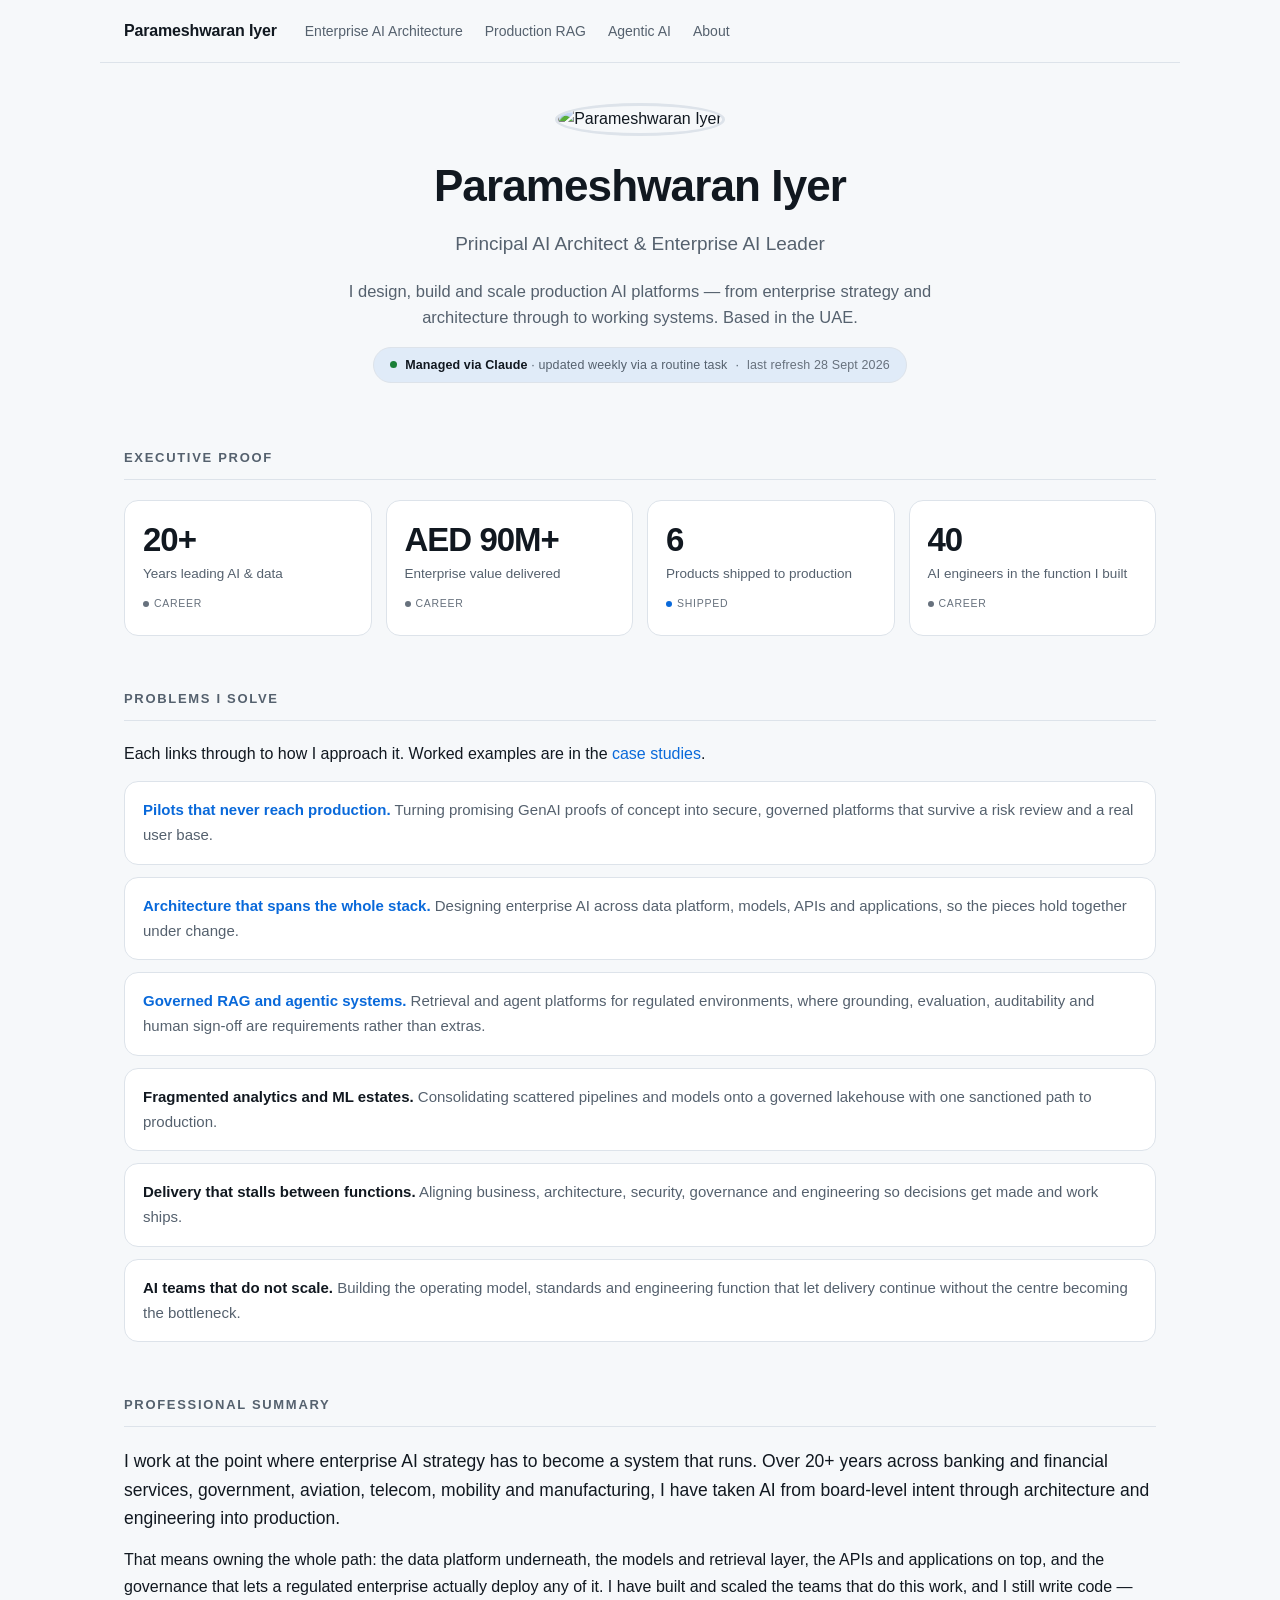
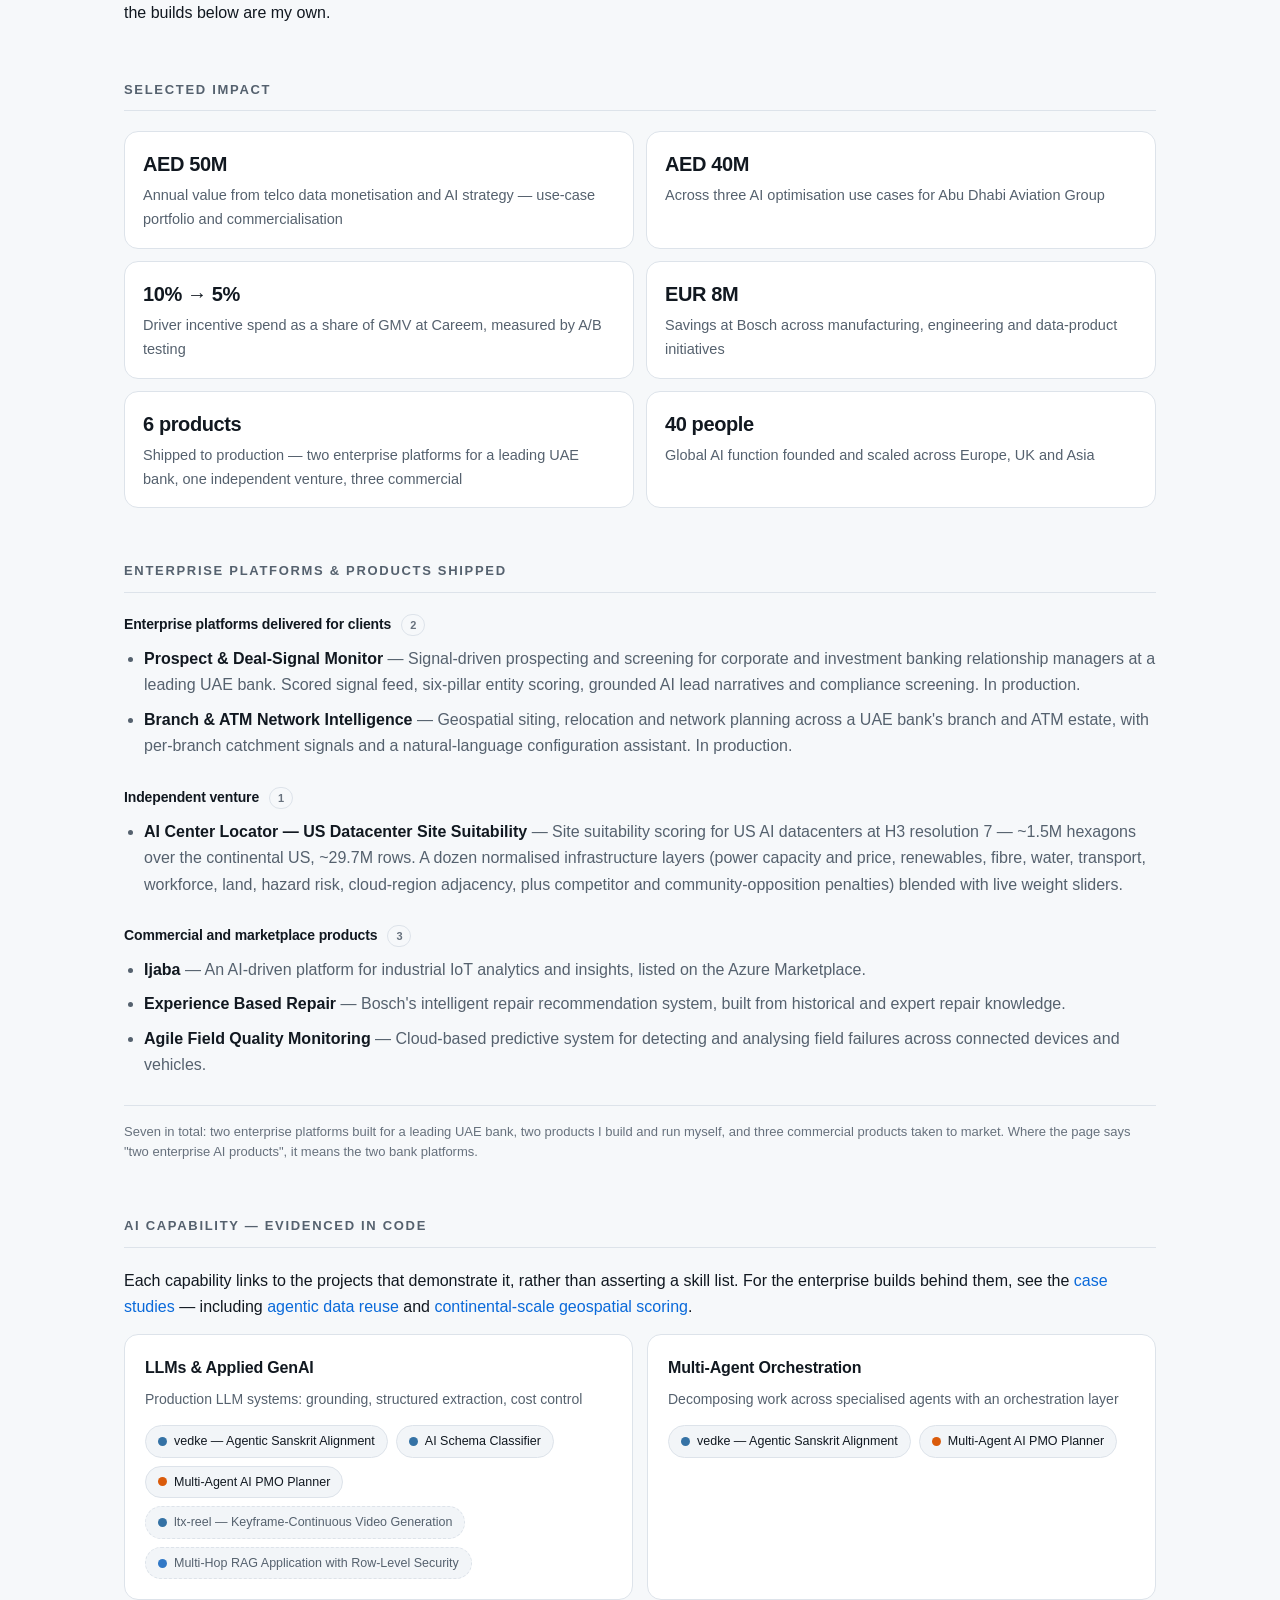
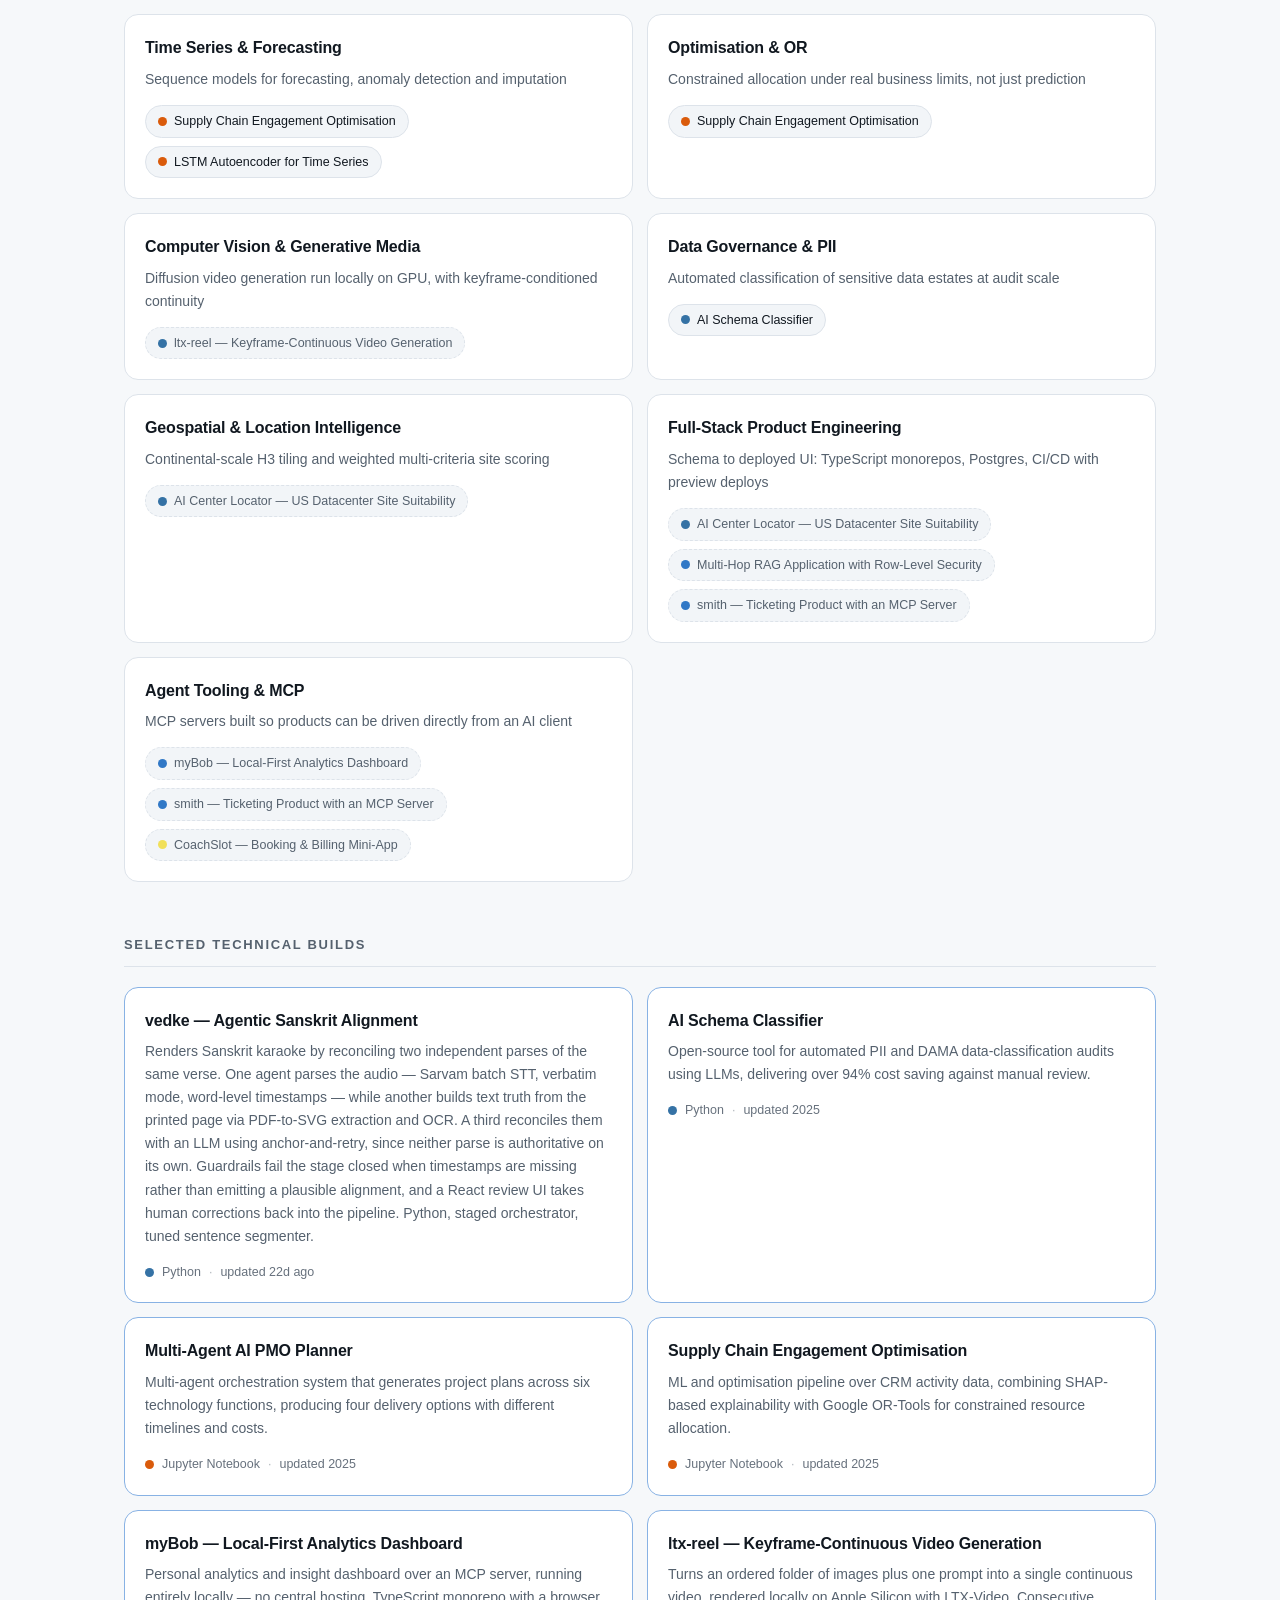
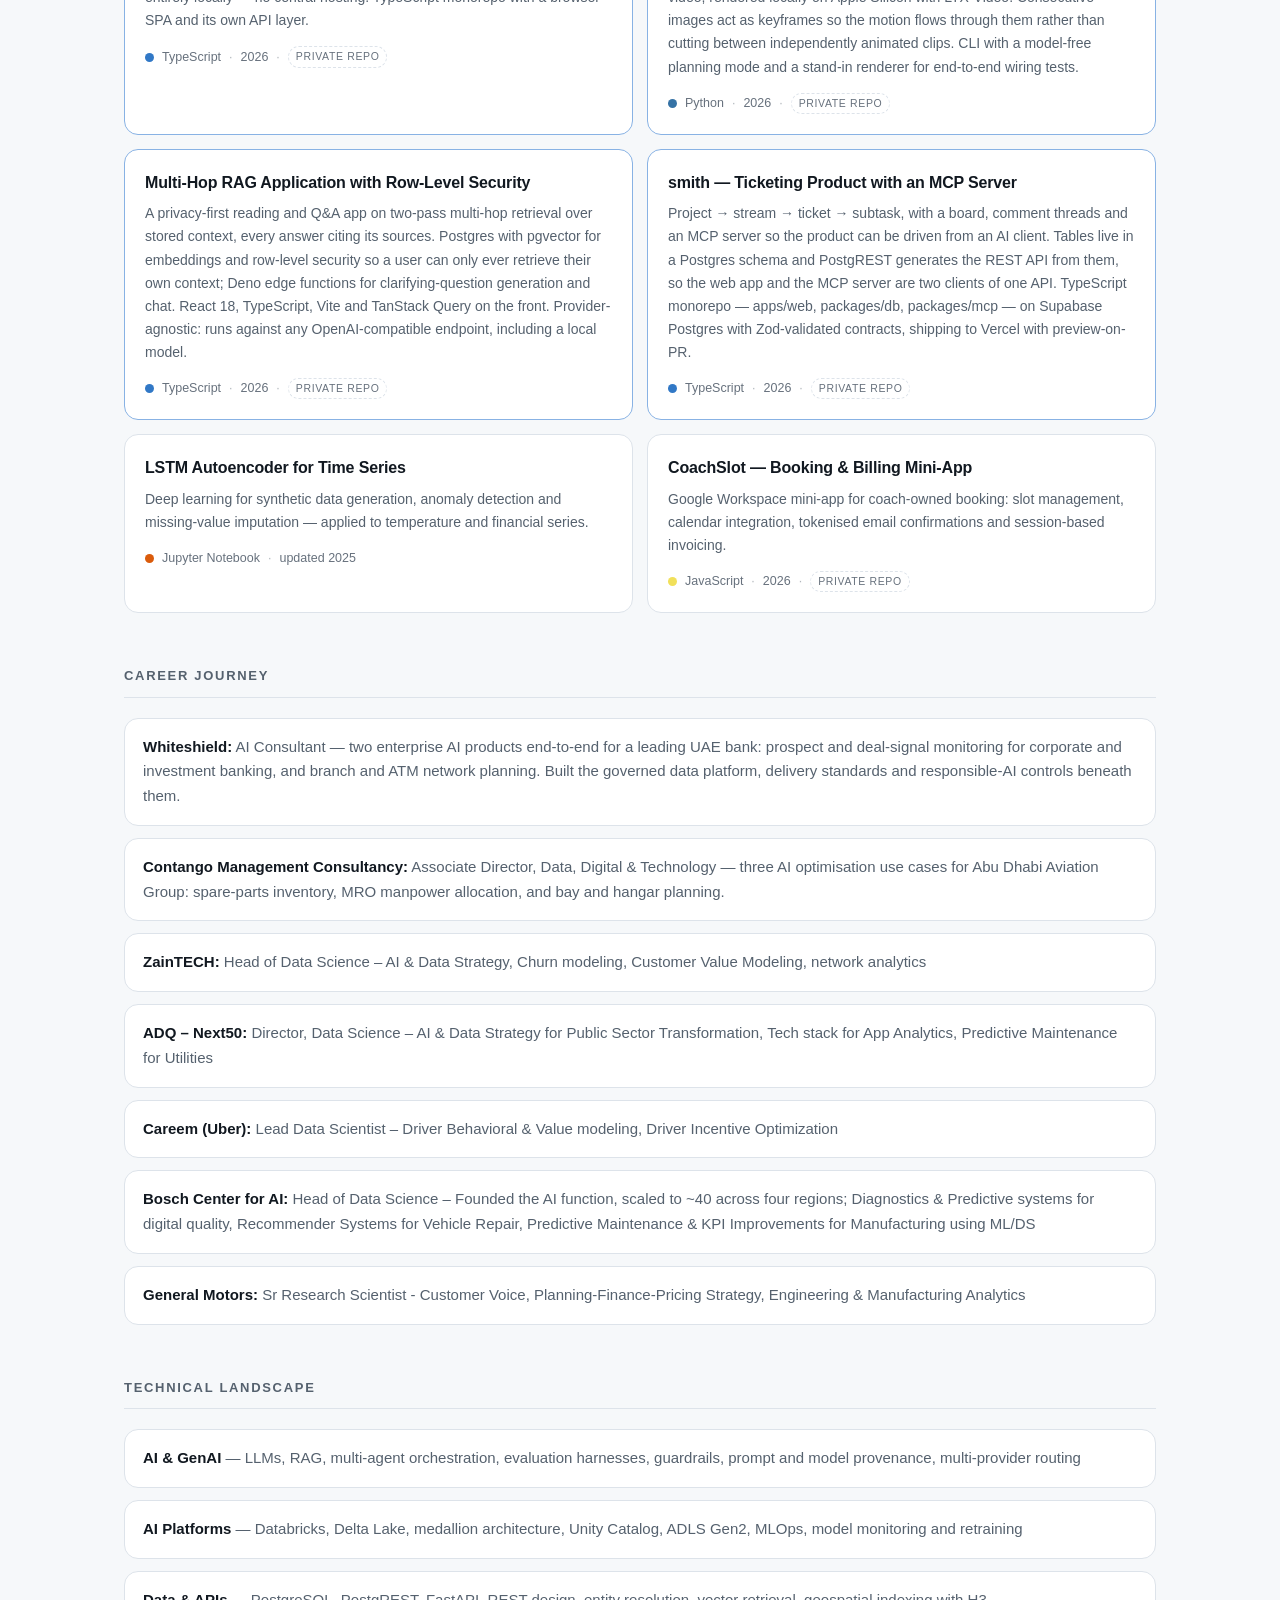
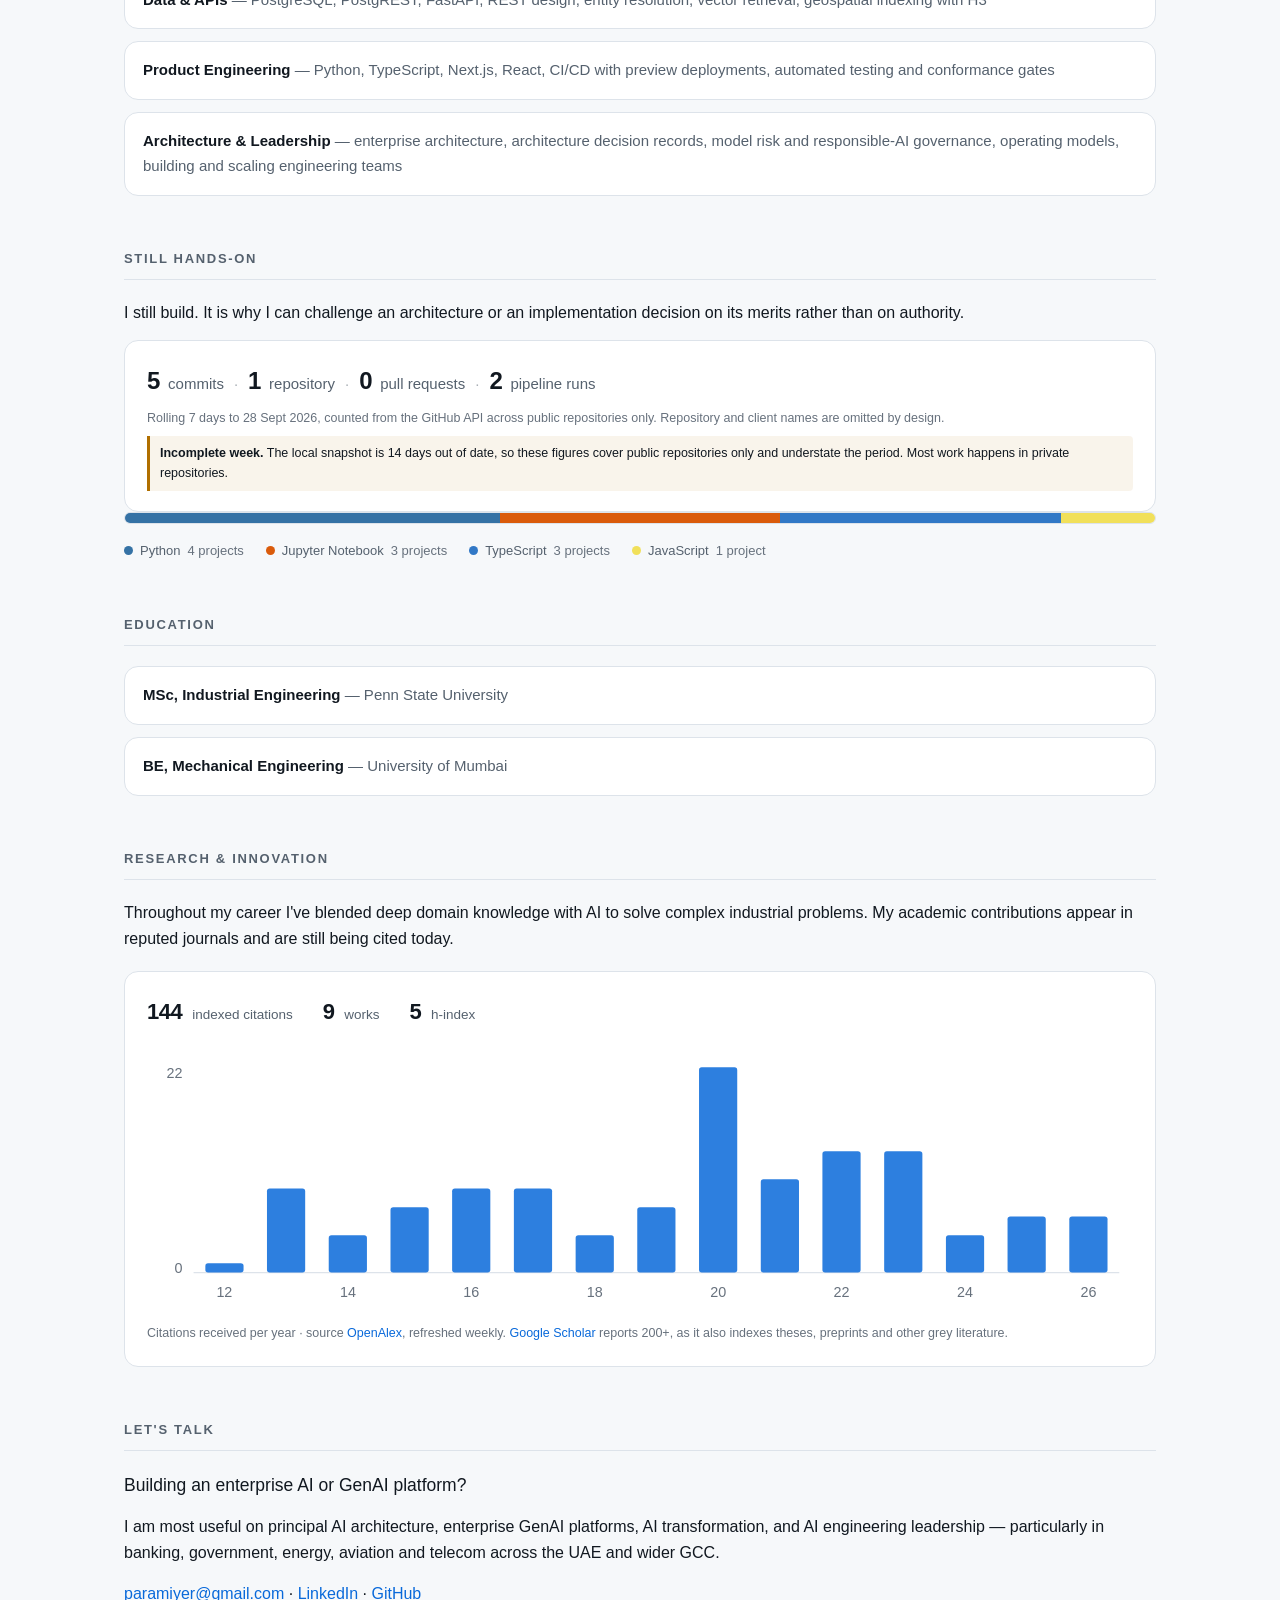
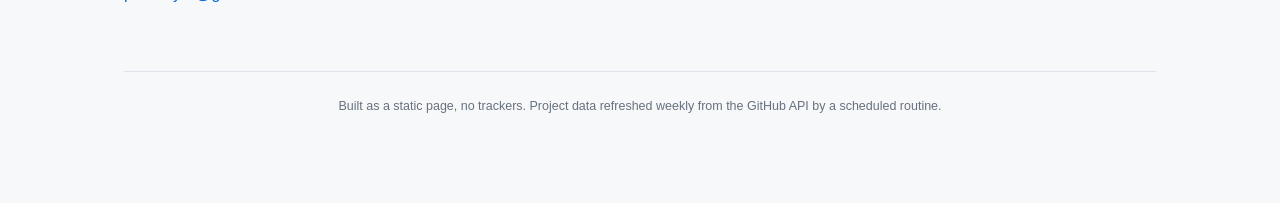
==== commit fef89094: "chore: weekly refresh of GitHub project data [skip ci]" ====
--- a/index.html
+++ b/index.html
@@ -142,7 +142,7 @@
       "mainEntity": {
         "@id": "https://paramiyer.github.io/#person"
       },
-      "dateModified": "2026-09-21",
+      "dateModified": "2026-09-28",
       "inLanguage": "en",
       "isPartOf": {
         "@id": "https://paramiyer.github.io/#website"
@@ -188,7 +188,7 @@
     <span><strong>Managed via Claude</strong> · updated weekly via a routine task</span>
     <span aria-hidden="true">·</span>
     <!-- GEN:REFRESHED -->
-    <span class="refreshed">last refresh 21 Sept 2026</span>
+    <span class="refreshed">last refresh 28 Sept 2026</span>
     <!-- /GEN:REFRESHED -->
   </div>
 </header>
@@ -380,7 +380,7 @@
       <article class="card card--flagship">
         <h3 class="card-t"><a href="https://github.com/paramiyer/vedke-2" target="_blank" rel="noopener">vedke — Agentic Sanskrit Alignment</a></h3>
         <p class="card-d">Renders Sanskrit karaoke by reconciling two independent parses of the same verse. One agent parses the audio — Sarvam batch STT, verbatim mode, word-level timestamps — while another builds text truth from the printed page via PDF-to-SVG extraction and OCR. A third reconciles them with an LLM using anchor-and-retry, since neither parse is authoritative on its own. Guardrails fail the stage closed when timestamps are missing rather than emitting a plausible alignment, and a React review UI takes human corrections back into the pipeline. Python, staged orchestrator, tuned sentence segmenter.</p>
-        <div class="card-m"><span class="dot" style="background:#3572A5" aria-hidden="true"></span><span>Python</span><span class="sep">·</span><span>updated 15d ago</span></div>
+        <div class="card-m"><span class="dot" style="background:#3572A5" aria-hidden="true"></span><span>Python</span><span class="sep">·</span><span>updated 22d ago</span></div>
       </article>
       <article class="card card--flagship">
         <h3 class="card-t"><a href="https://github.com/paramiyer/pii-schema-classifier" target="_blank" rel="noopener">AI Schema Classifier</a></h3>
@@ -462,9 +462,9 @@
   decision on its merits rather than on authority.</p>
   <!-- GEN:ACTIVITY -->
     <div class="activity">
-      <p class="act-line"><span><b>0</b> commits</span><span class="sep" aria-hidden="true">·</span><span><b>0</b> repositories</span><span class="sep" aria-hidden="true">·</span><span><b>0</b> pull requests</span><span class="sep" aria-hidden="true">·</span><span><b>0</b> pipeline runs</span></p>
-      <p class="act-note">Rolling 7 days to 21 Sept 2026, counted from the GitHub API across public repositories only. Repository and client names are omitted by design.</p><p class="act-stale"><strong>Incomplete week.</strong> The local snapshot is
-      7 days out of date, so these figures cover
+      <p class="act-line"><span><b>5</b> commits</span><span class="sep" aria-hidden="true">·</span><span><b>1</b> repository</span><span class="sep" aria-hidden="true">·</span><span><b>0</b> pull requests</span><span class="sep" aria-hidden="true">·</span><span><b>2</b> pipeline runs</span></p>
+      <p class="act-note">Rolling 7 days to 28 Sept 2026, counted from the GitHub API across public repositories only. Repository and client names are omitted by design.</p><p class="act-stale"><strong>Incomplete week.</strong> The local snapshot is
+      14 days out of date, so these figures cover
       public repositories only and understate the period. Most work happens in private
       repositories.</p>
     </div>
@@ -498,14 +498,14 @@
     <div class="citebox">
       <div class="citestats">
         <span><b>144</b> indexed citations</span>
-        <span><b>8</b> works</span>
+        <span><b>9</b> works</span>
         <span><b>5</b> h-index</span>
       </div>
-      <svg class="chart" viewBox="0 0 720 190" preserveAspectRatio="xMidYMid meet" role="img" aria-label="Citations received per year. 144 citations across 8 works, h-index 5. Peak 22 citations in 2020.">
+      <svg class="chart" viewBox="0 0 720 190" preserveAspectRatio="xMidYMid meet" role="img" aria-label="Citations received per year. 144 citations across 9 works, h-index 5. Peak 22 citations in 2020.">
         <line class="cgrid" x1="34" y1="164" x2="710" y2="164"/>
         <text class="cax" x="26" y="22" text-anchor="end">22</text>
         <text class="cax" x="26" y="164" text-anchor="end">0</text>
-        <g><title>2012: 1 citation</title><rect class="cbar" x="42.6" y="157.2" width="27.9" height="6.8" rx="2"/></g><g><title>2013: 9 citations</title><rect class="cbar" x="87.6" y="102.6" width="27.9" height="61.4" rx="2"/></g><g><title>2014: 5 citations</title><rect class="cbar" x="132.7" y="129.9" width="27.9" height="34.1" rx="2"/></g><g><title>2015: 7 citations</title><rect class="cbar" x="177.8" y="116.3" width="27.9" height="47.7" rx="2"/></g><g><title>2016: 9 citations</title><rect class="cbar" x="222.8" y="102.6" width="27.9" height="61.4" rx="2"/></g><g><title>2017: 9 citations</title><rect class="cbar" x="267.9" y="102.6" width="27.9" height="61.4" rx="2"/></g><g><title>2018: 4 citations</title><rect class="cbar" x="313.0" y="136.7" width="27.9" height="27.3" rx="2"/></g><g><title>2019: 7 citations</title><rect class="cbar" x="358.0" y="116.3" width="27.9" height="47.7" rx="2"/></g><g><title>2020: 22 citations</title><rect class="cbar" x="403.1" y="14.0" width="27.9" height="150.0" rx="2"/></g><g><title>2021: 10 citations</title><rect class="cbar" x="448.2" y="95.8" width="27.9" height="68.2" rx="2"/></g><g><title>2022: 13 citations</title><rect class="cbar" x="493.2" y="75.4" width="27.9" height="88.6" rx="2"/></g><g><title>2023: 13 citations</title><rect class="cbar" x="538.3" y="75.4" width="27.9" height="88.6" rx="2"/></g><g><title>2024: 4 citations</title><rect class="cbar" x="583.4" y="136.7" width="27.9" height="27.3" rx="2"/></g><g><title>2025: 6 citations</title><rect class="cbar" x="628.4" y="123.1" width="27.9" height="40.9" rx="2"/></g><g><title>2026: 5 citations</title><rect class="cbar" x="673.5" y="129.9" width="27.9" height="34.1" rx="2"/></g>
+        <g><title>2012: 1 citation</title><rect class="cbar" x="42.6" y="157.2" width="27.9" height="6.8" rx="2"/></g><g><title>2013: 9 citations</title><rect class="cbar" x="87.6" y="102.6" width="27.9" height="61.4" rx="2"/></g><g><title>2014: 4 citations</title><rect class="cbar" x="132.7" y="136.7" width="27.9" height="27.3" rx="2"/></g><g><title>2015: 7 citations</title><rect class="cbar" x="177.8" y="116.3" width="27.9" height="47.7" rx="2"/></g><g><title>2016: 9 citations</title><rect class="cbar" x="222.8" y="102.6" width="27.9" height="61.4" rx="2"/></g><g><title>2017: 9 citations</title><rect class="cbar" x="267.9" y="102.6" width="27.9" height="61.4" rx="2"/></g><g><title>2018: 4 citations</title><rect class="cbar" x="313.0" y="136.7" width="27.9" height="27.3" rx="2"/></g><g><title>2019: 7 citations</title><rect class="cbar" x="358.0" y="116.3" width="27.9" height="47.7" rx="2"/></g><g><title>2020: 22 citations</title><rect class="cbar" x="403.1" y="14.0" width="27.9" height="150.0" rx="2"/></g><g><title>2021: 10 citations</title><rect class="cbar" x="448.2" y="95.8" width="27.9" height="68.2" rx="2"/></g><g><title>2022: 13 citations</title><rect class="cbar" x="493.2" y="75.4" width="27.9" height="88.6" rx="2"/></g><g><title>2023: 13 citations</title><rect class="cbar" x="538.3" y="75.4" width="27.9" height="88.6" rx="2"/></g><g><title>2024: 4 citations</title><rect class="cbar" x="583.4" y="136.7" width="27.9" height="27.3" rx="2"/></g><g><title>2025: 6 citations</title><rect class="cbar" x="628.4" y="123.1" width="27.9" height="40.9" rx="2"/></g><g><title>2026: 6 citations</title><rect class="cbar" x="673.5" y="123.1" width="27.9" height="40.9" rx="2"/></g>
         <text class="cax" x="56.5" y="182" text-anchor="middle">12</text><text class="cax" x="146.7" y="182" text-anchor="middle">14</text><text class="cax" x="236.8" y="182" text-anchor="middle">16</text><text class="cax" x="326.9" y="182" text-anchor="middle">18</text><text class="cax" x="417.1" y="182" text-anchor="middle">20</text><text class="cax" x="507.2" y="182" text-anchor="middle">22</text><text class="cax" x="597.3" y="182" text-anchor="middle">24</text><text class="cax" x="687.5" y="182" text-anchor="middle">26</text>
       </svg>
       <p class="citenote">
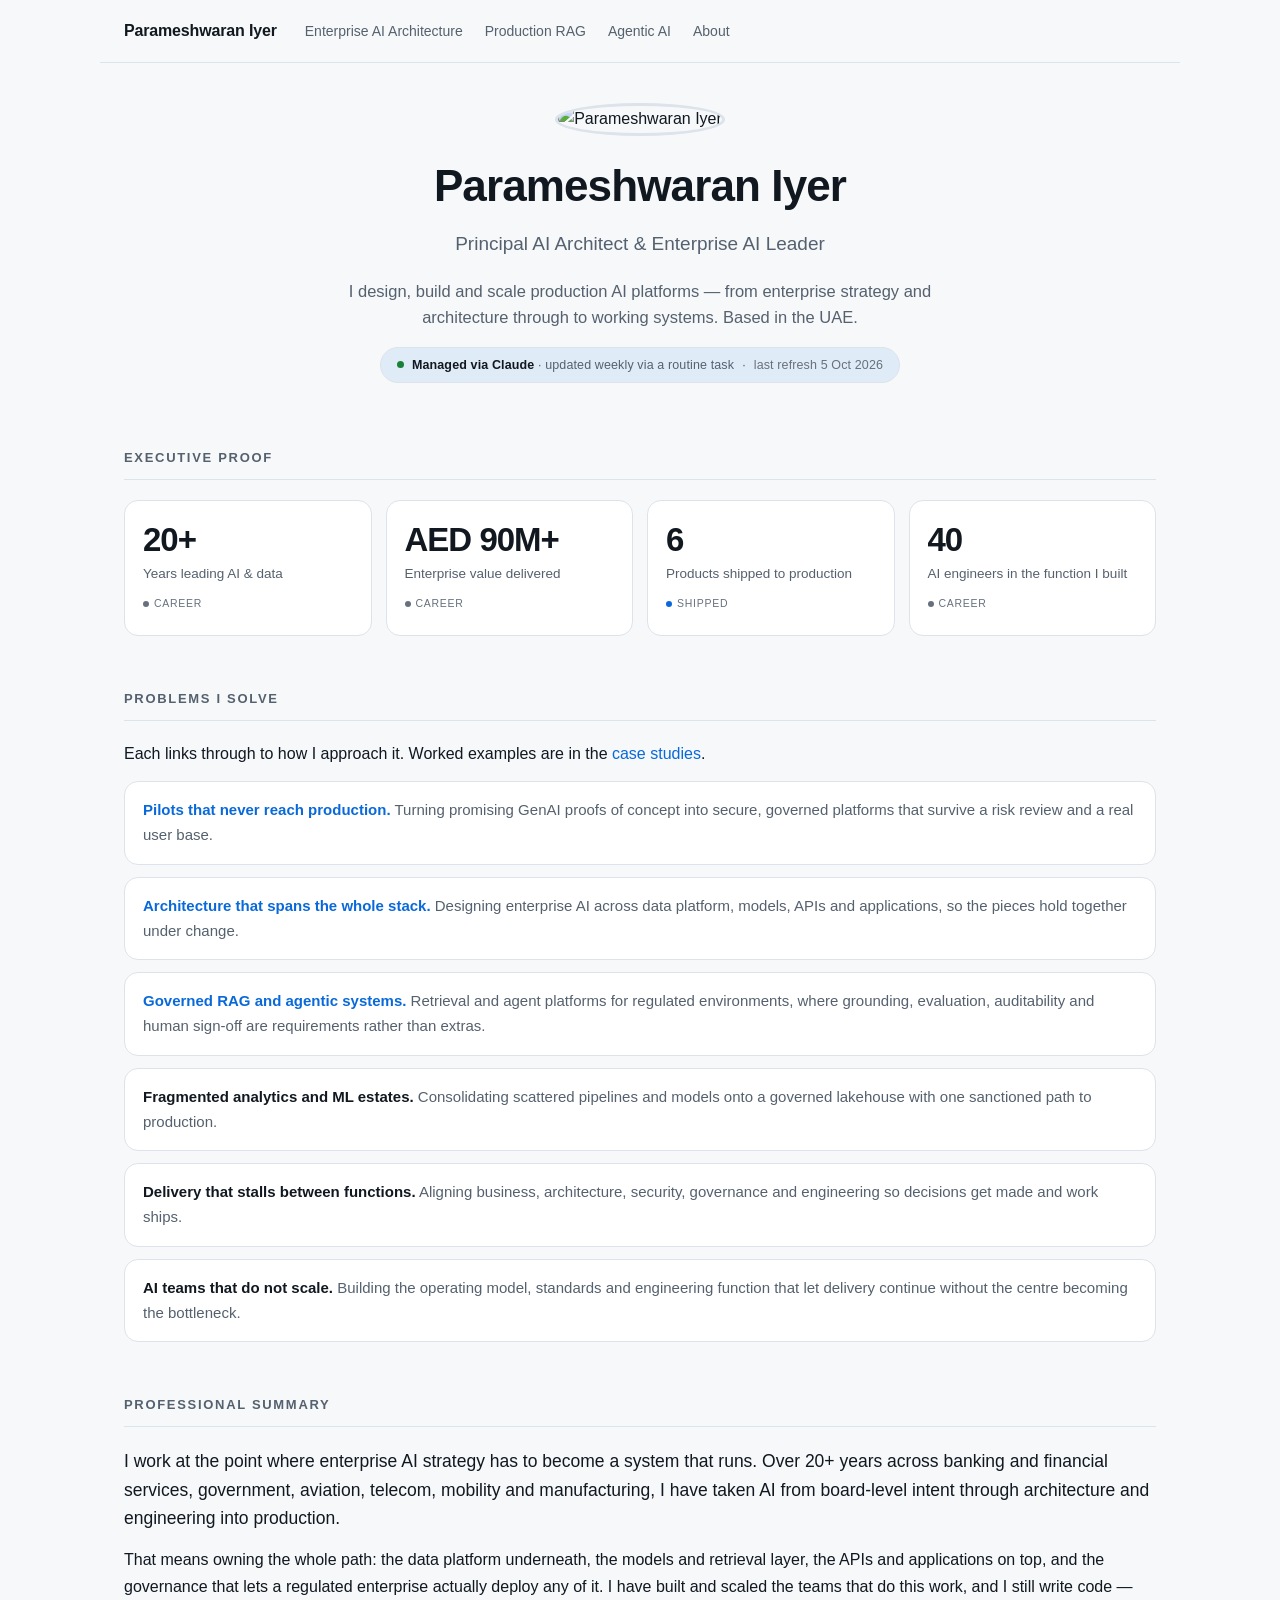
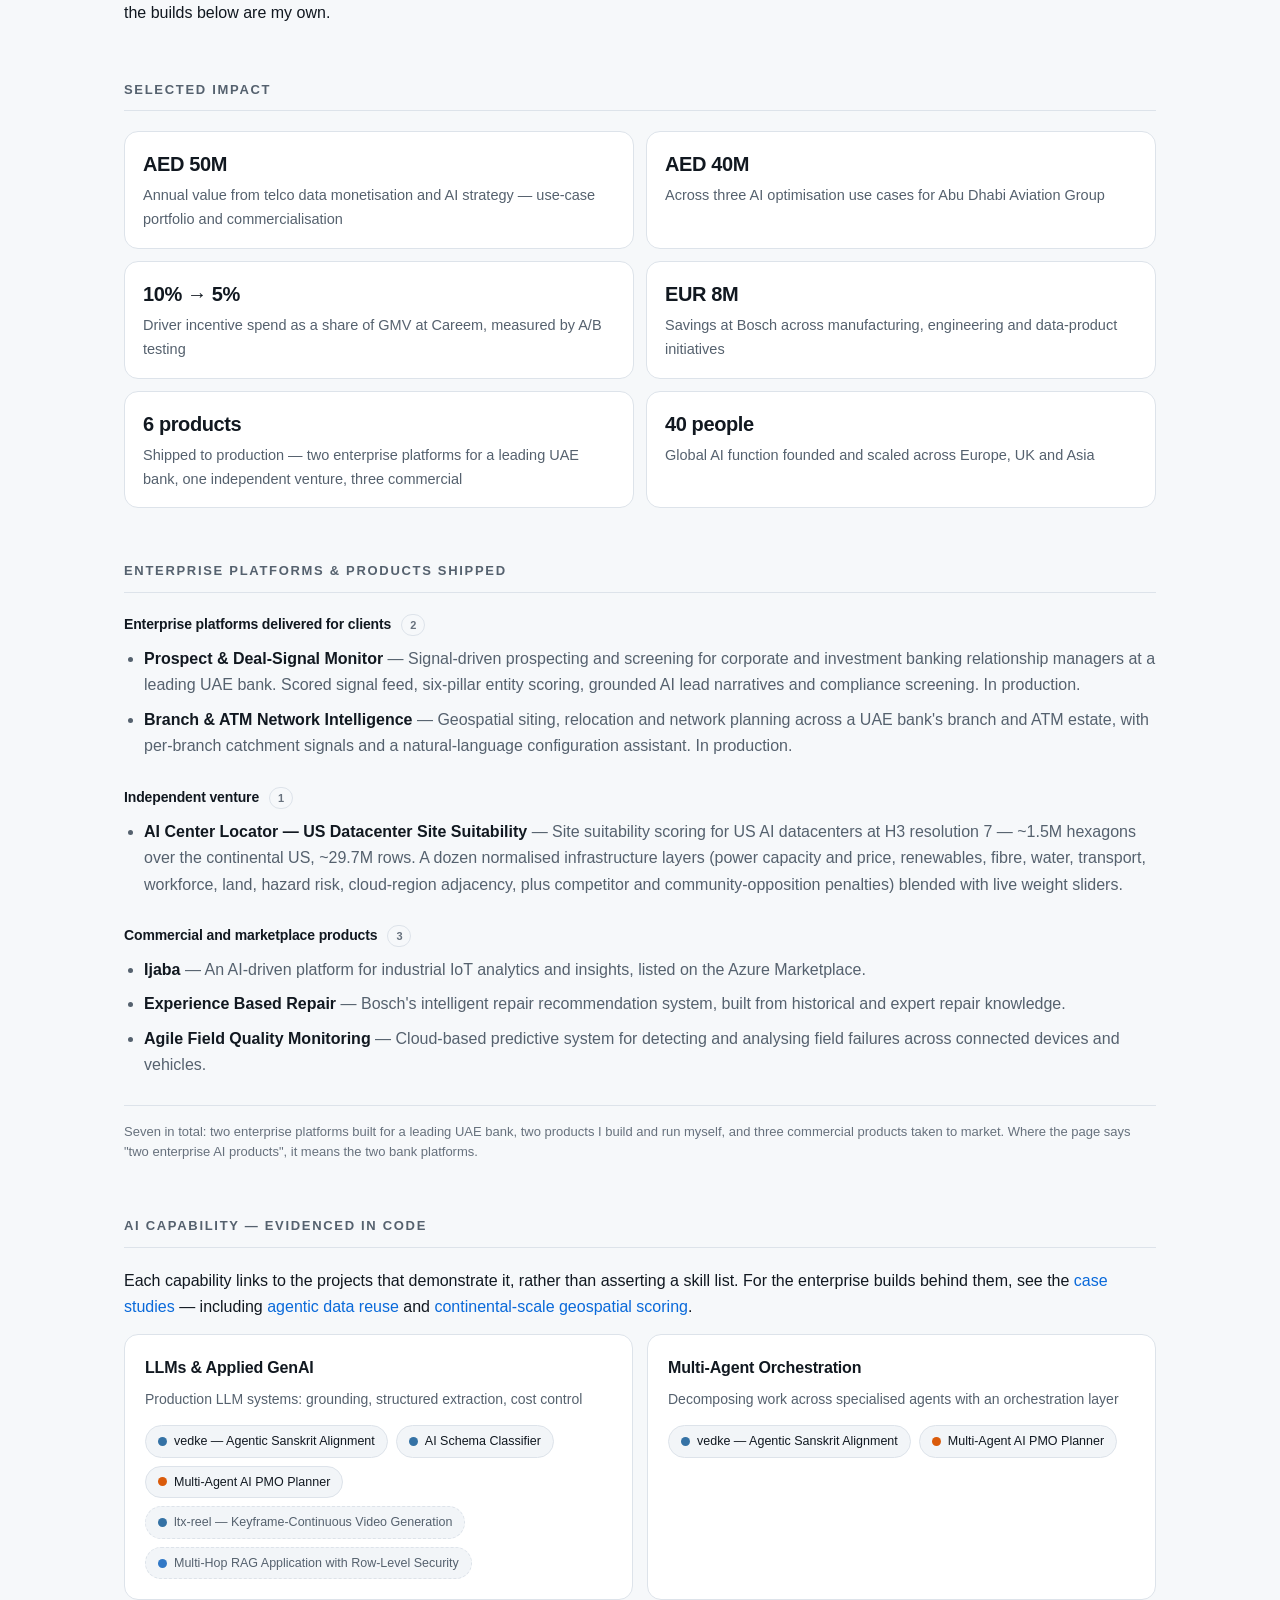
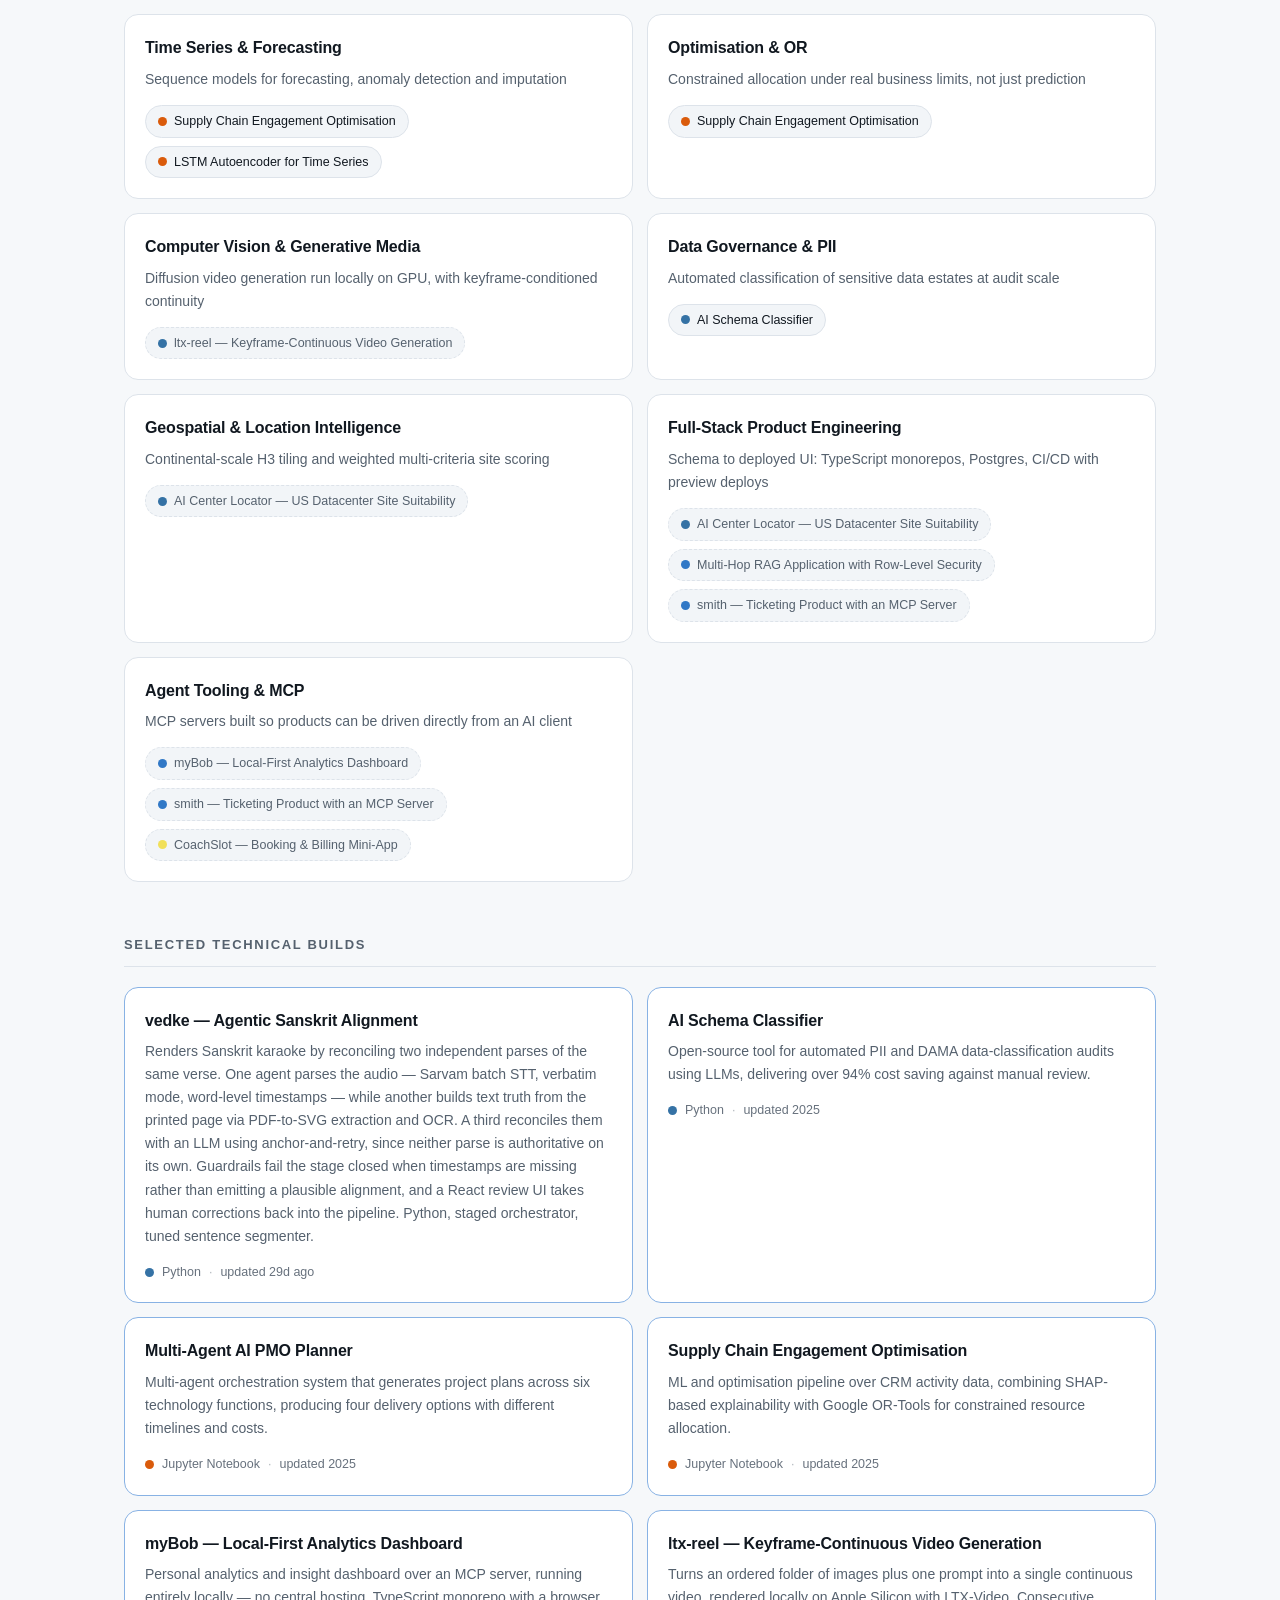
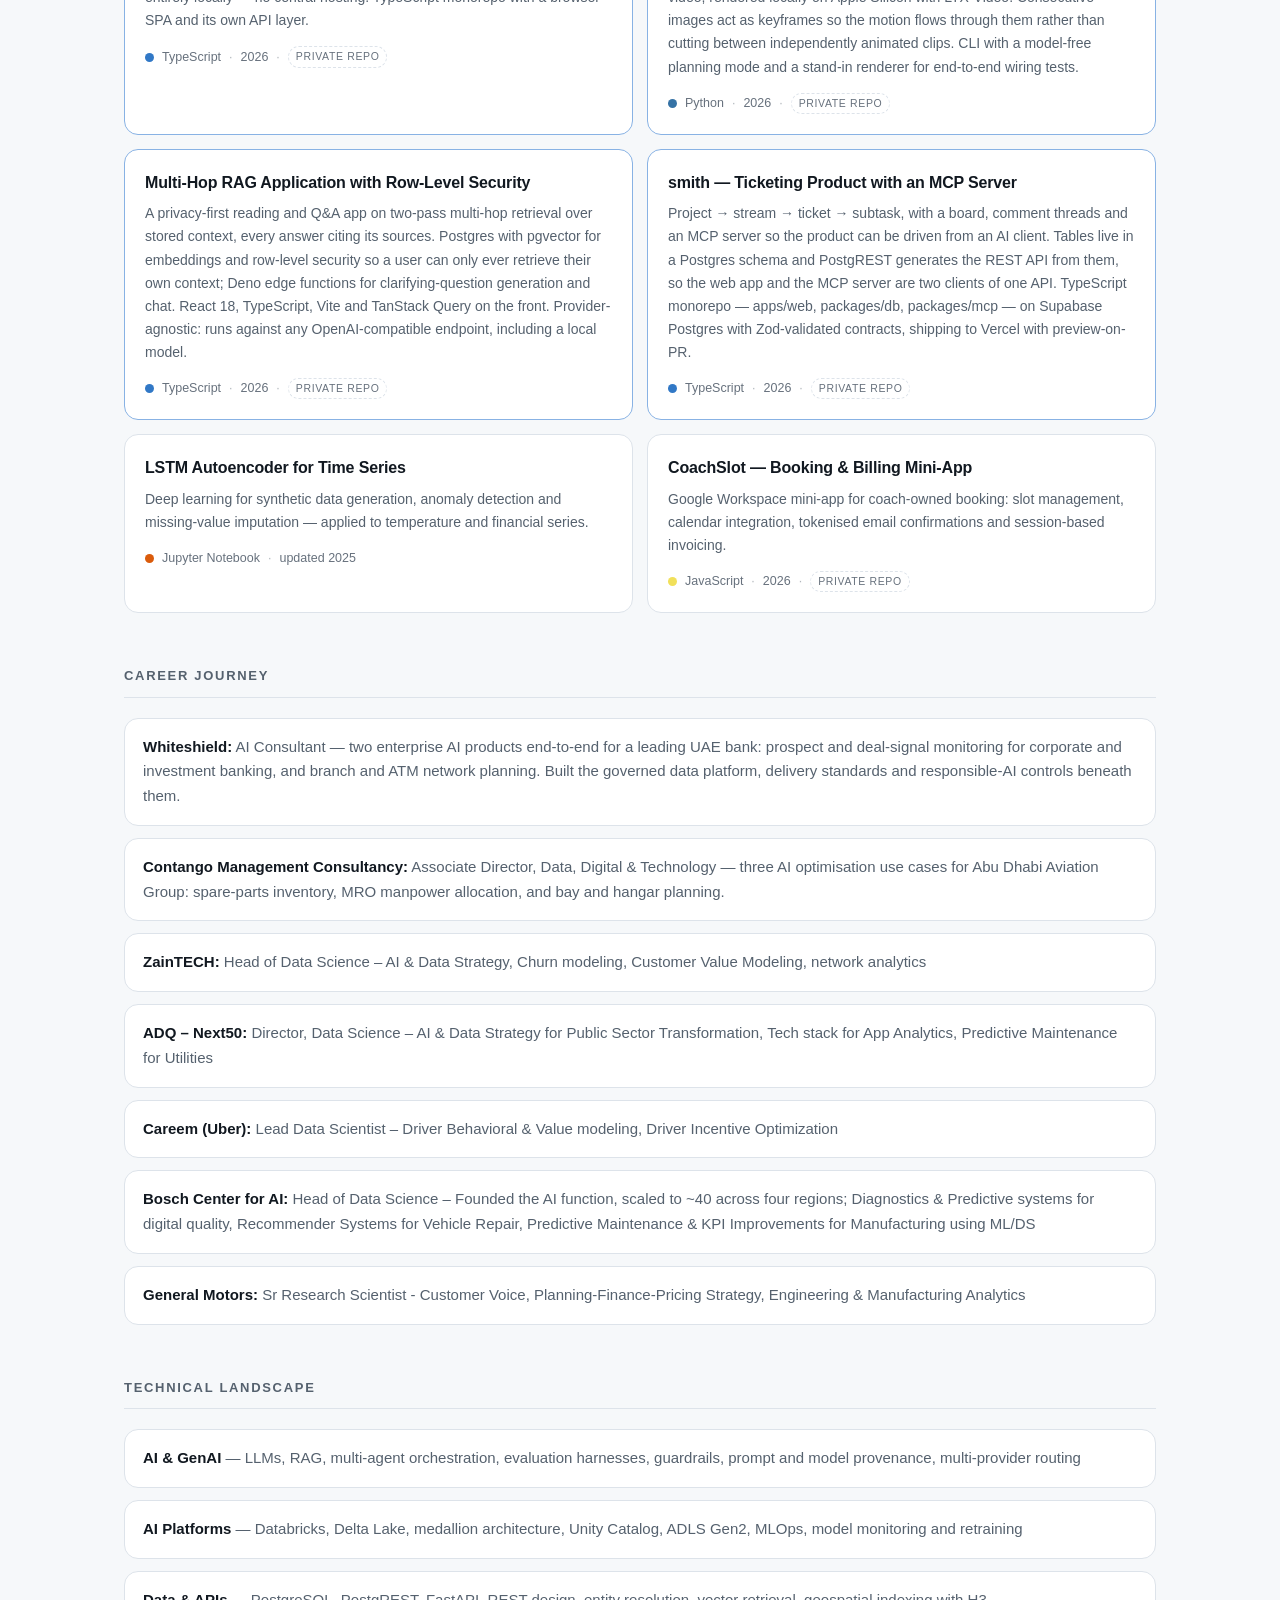
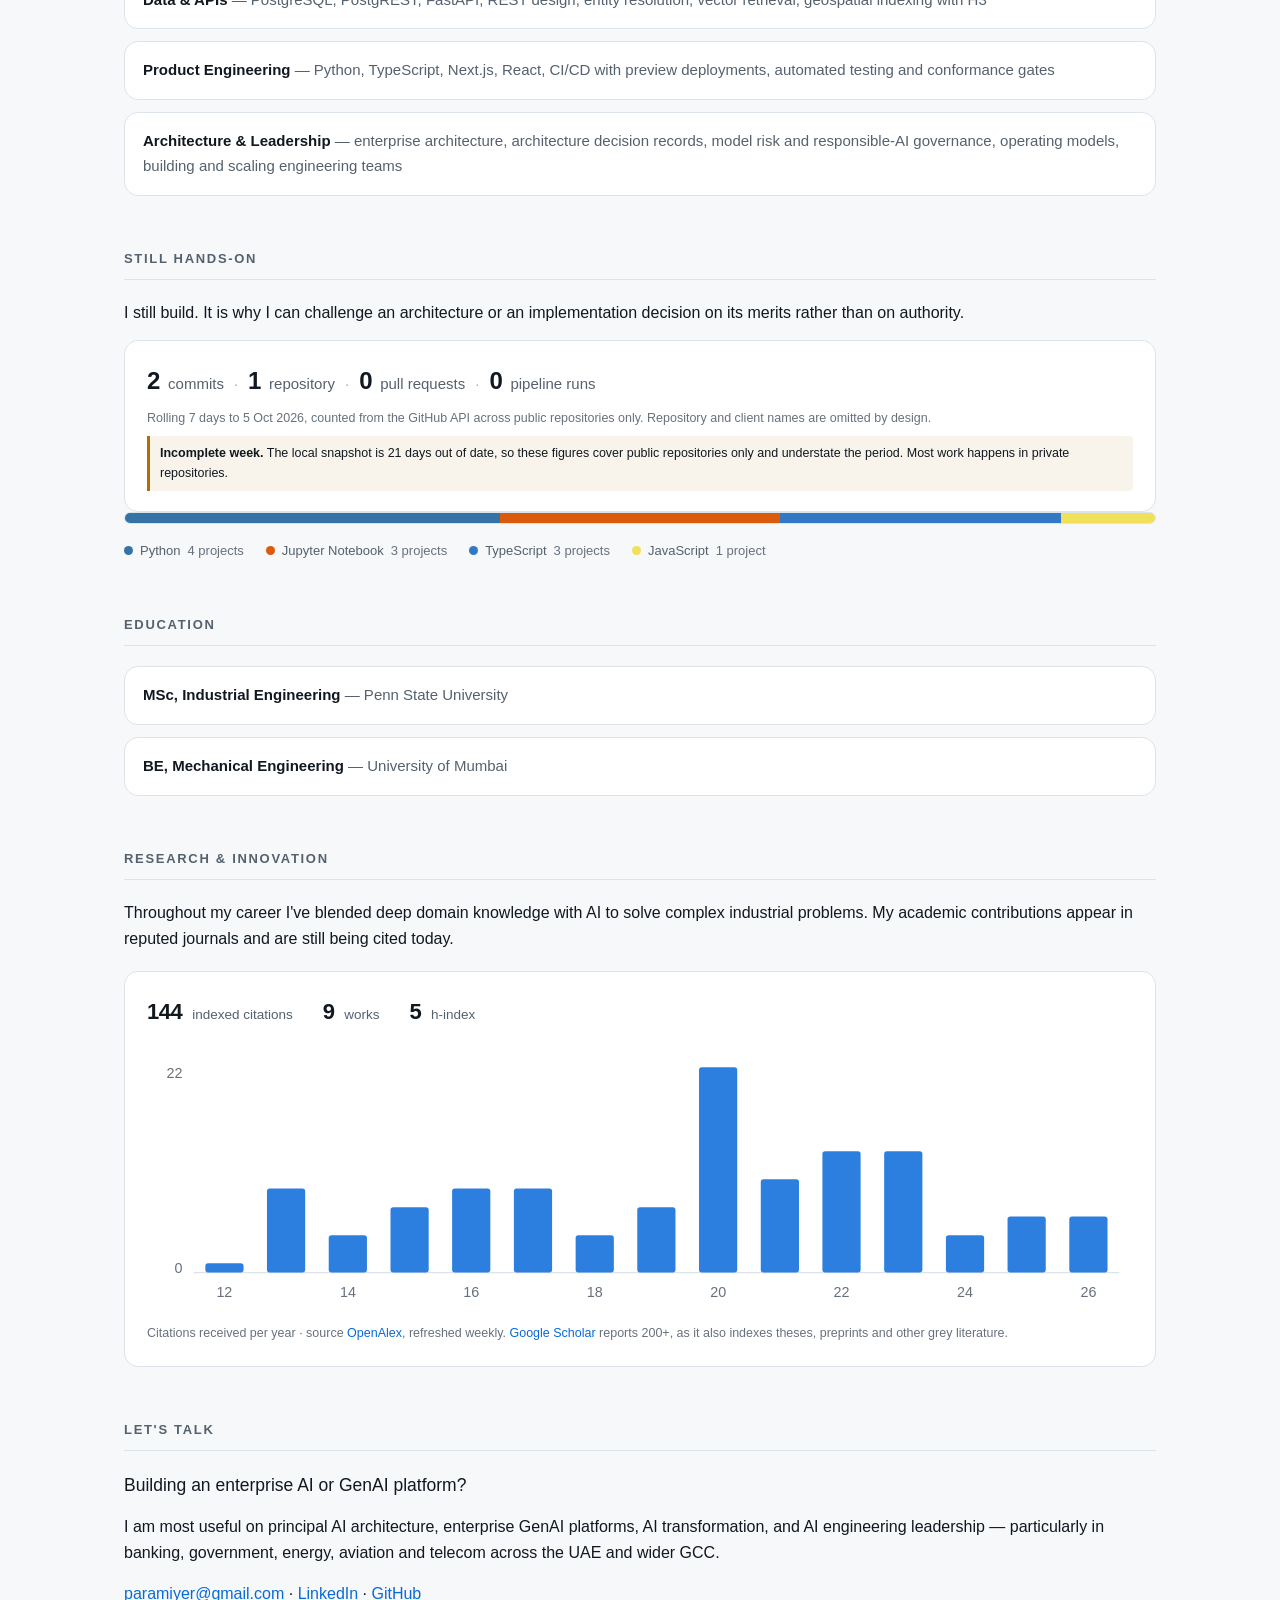
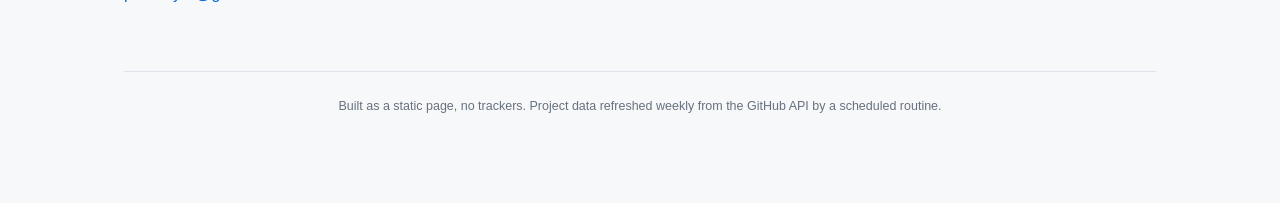
==== commit a4678ffd: "chore: weekly refresh of GitHub project data [skip ci]" ====
--- a/index.html
+++ b/index.html
@@ -142,7 +142,7 @@
       "mainEntity": {
         "@id": "https://paramiyer.github.io/#person"
       },
-      "dateModified": "2026-09-28",
+      "dateModified": "2026-10-05",
       "inLanguage": "en",
       "isPartOf": {
         "@id": "https://paramiyer.github.io/#website"
@@ -188,7 +188,7 @@
     <span><strong>Managed via Claude</strong> · updated weekly via a routine task</span>
     <span aria-hidden="true">·</span>
     <!-- GEN:REFRESHED -->
-    <span class="refreshed">last refresh 28 Sept 2026</span>
+    <span class="refreshed">last refresh 5 Oct 2026</span>
     <!-- /GEN:REFRESHED -->
   </div>
 </header>
@@ -380,7 +380,7 @@
       <article class="card card--flagship">
         <h3 class="card-t"><a href="https://github.com/paramiyer/vedke-2" target="_blank" rel="noopener">vedke — Agentic Sanskrit Alignment</a></h3>
         <p class="card-d">Renders Sanskrit karaoke by reconciling two independent parses of the same verse. One agent parses the audio — Sarvam batch STT, verbatim mode, word-level timestamps — while another builds text truth from the printed page via PDF-to-SVG extraction and OCR. A third reconciles them with an LLM using anchor-and-retry, since neither parse is authoritative on its own. Guardrails fail the stage closed when timestamps are missing rather than emitting a plausible alignment, and a React review UI takes human corrections back into the pipeline. Python, staged orchestrator, tuned sentence segmenter.</p>
-        <div class="card-m"><span class="dot" style="background:#3572A5" aria-hidden="true"></span><span>Python</span><span class="sep">·</span><span>updated 22d ago</span></div>
+        <div class="card-m"><span class="dot" style="background:#3572A5" aria-hidden="true"></span><span>Python</span><span class="sep">·</span><span>updated 29d ago</span></div>
       </article>
       <article class="card card--flagship">
         <h3 class="card-t"><a href="https://github.com/paramiyer/pii-schema-classifier" target="_blank" rel="noopener">AI Schema Classifier</a></h3>
@@ -462,9 +462,9 @@
   decision on its merits rather than on authority.</p>
   <!-- GEN:ACTIVITY -->
     <div class="activity">
-      <p class="act-line"><span><b>5</b> commits</span><span class="sep" aria-hidden="true">·</span><span><b>1</b> repository</span><span class="sep" aria-hidden="true">·</span><span><b>0</b> pull requests</span><span class="sep" aria-hidden="true">·</span><span><b>2</b> pipeline runs</span></p>
-      <p class="act-note">Rolling 7 days to 28 Sept 2026, counted from the GitHub API across public repositories only. Repository and client names are omitted by design.</p><p class="act-stale"><strong>Incomplete week.</strong> The local snapshot is
-      14 days out of date, so these figures cover
+      <p class="act-line"><span><b>2</b> commits</span><span class="sep" aria-hidden="true">·</span><span><b>1</b> repository</span><span class="sep" aria-hidden="true">·</span><span><b>0</b> pull requests</span><span class="sep" aria-hidden="true">·</span><span><b>0</b> pipeline runs</span></p>
+      <p class="act-note">Rolling 7 days to 5 Oct 2026, counted from the GitHub API across public repositories only. Repository and client names are omitted by design.</p><p class="act-stale"><strong>Incomplete week.</strong> The local snapshot is
+      21 days out of date, so these figures cover
       public repositories only and understate the period. Most work happens in private
       repositories.</p>
     </div>
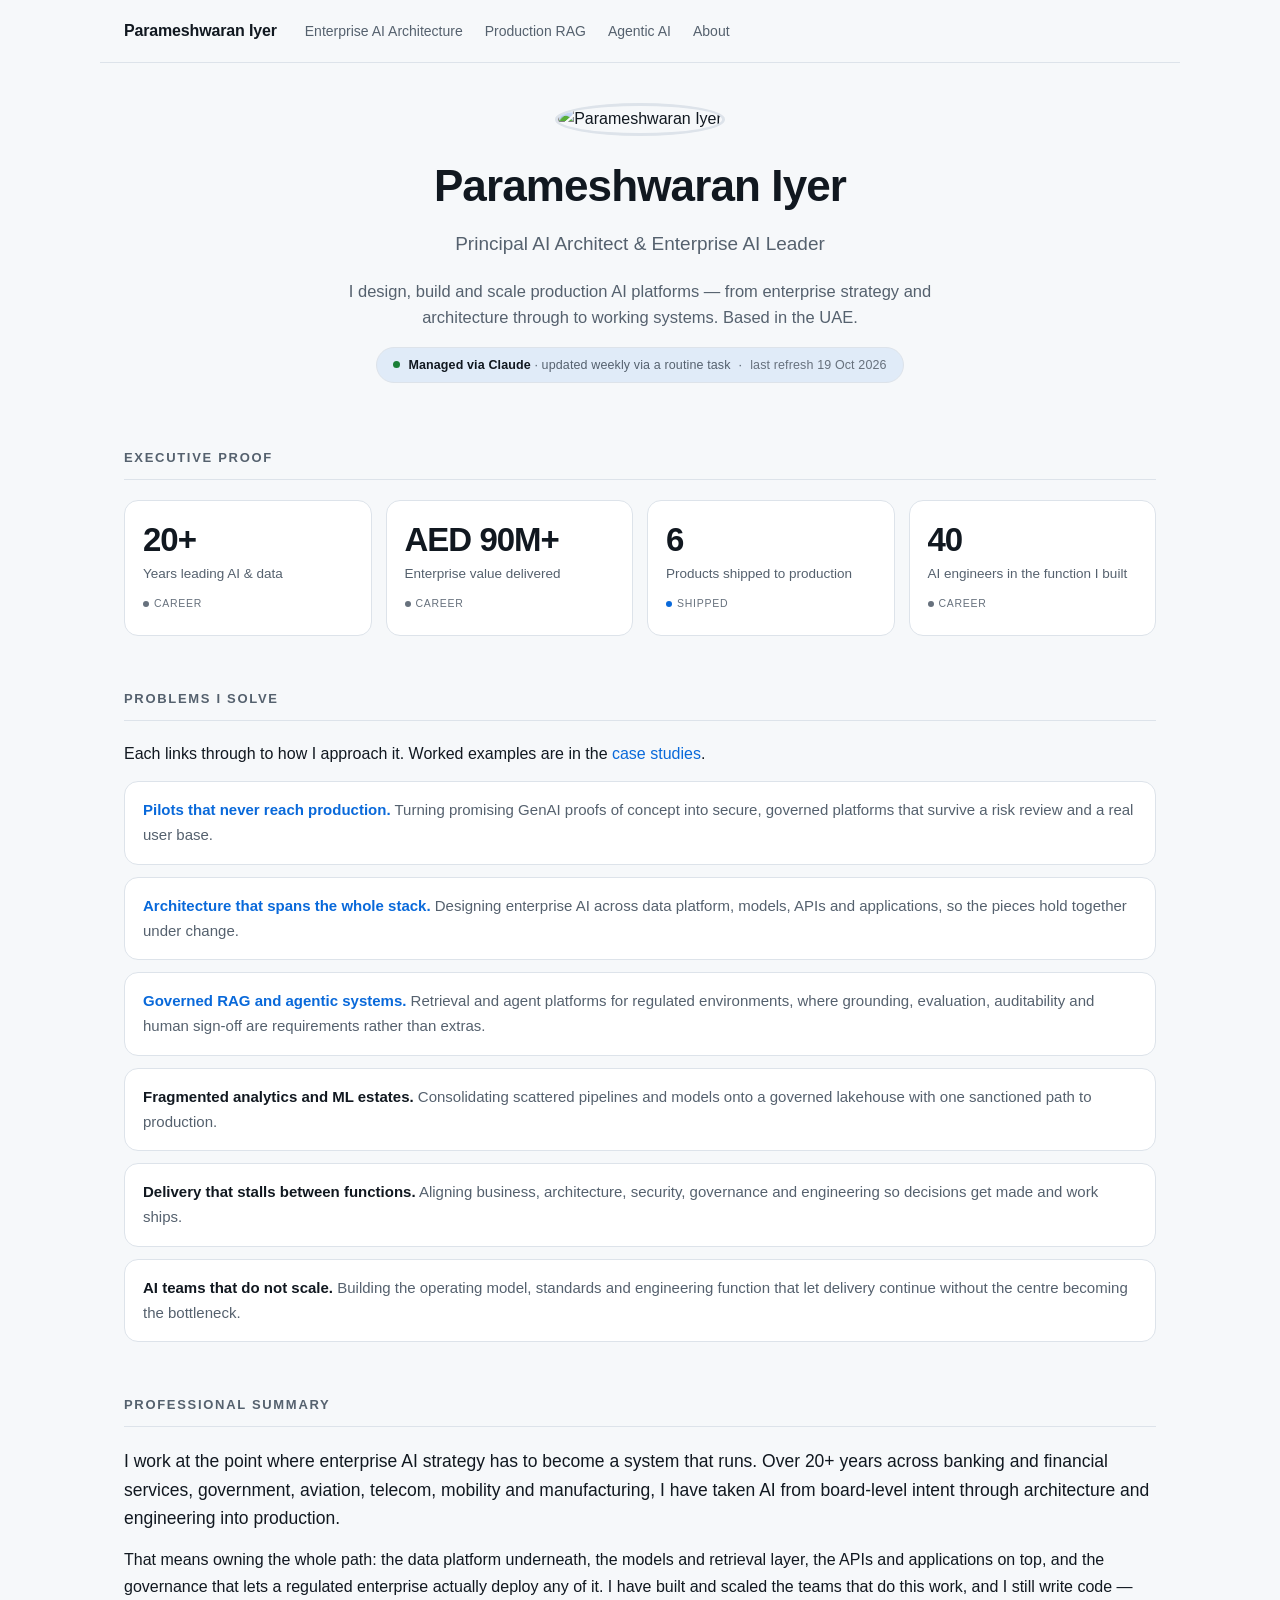
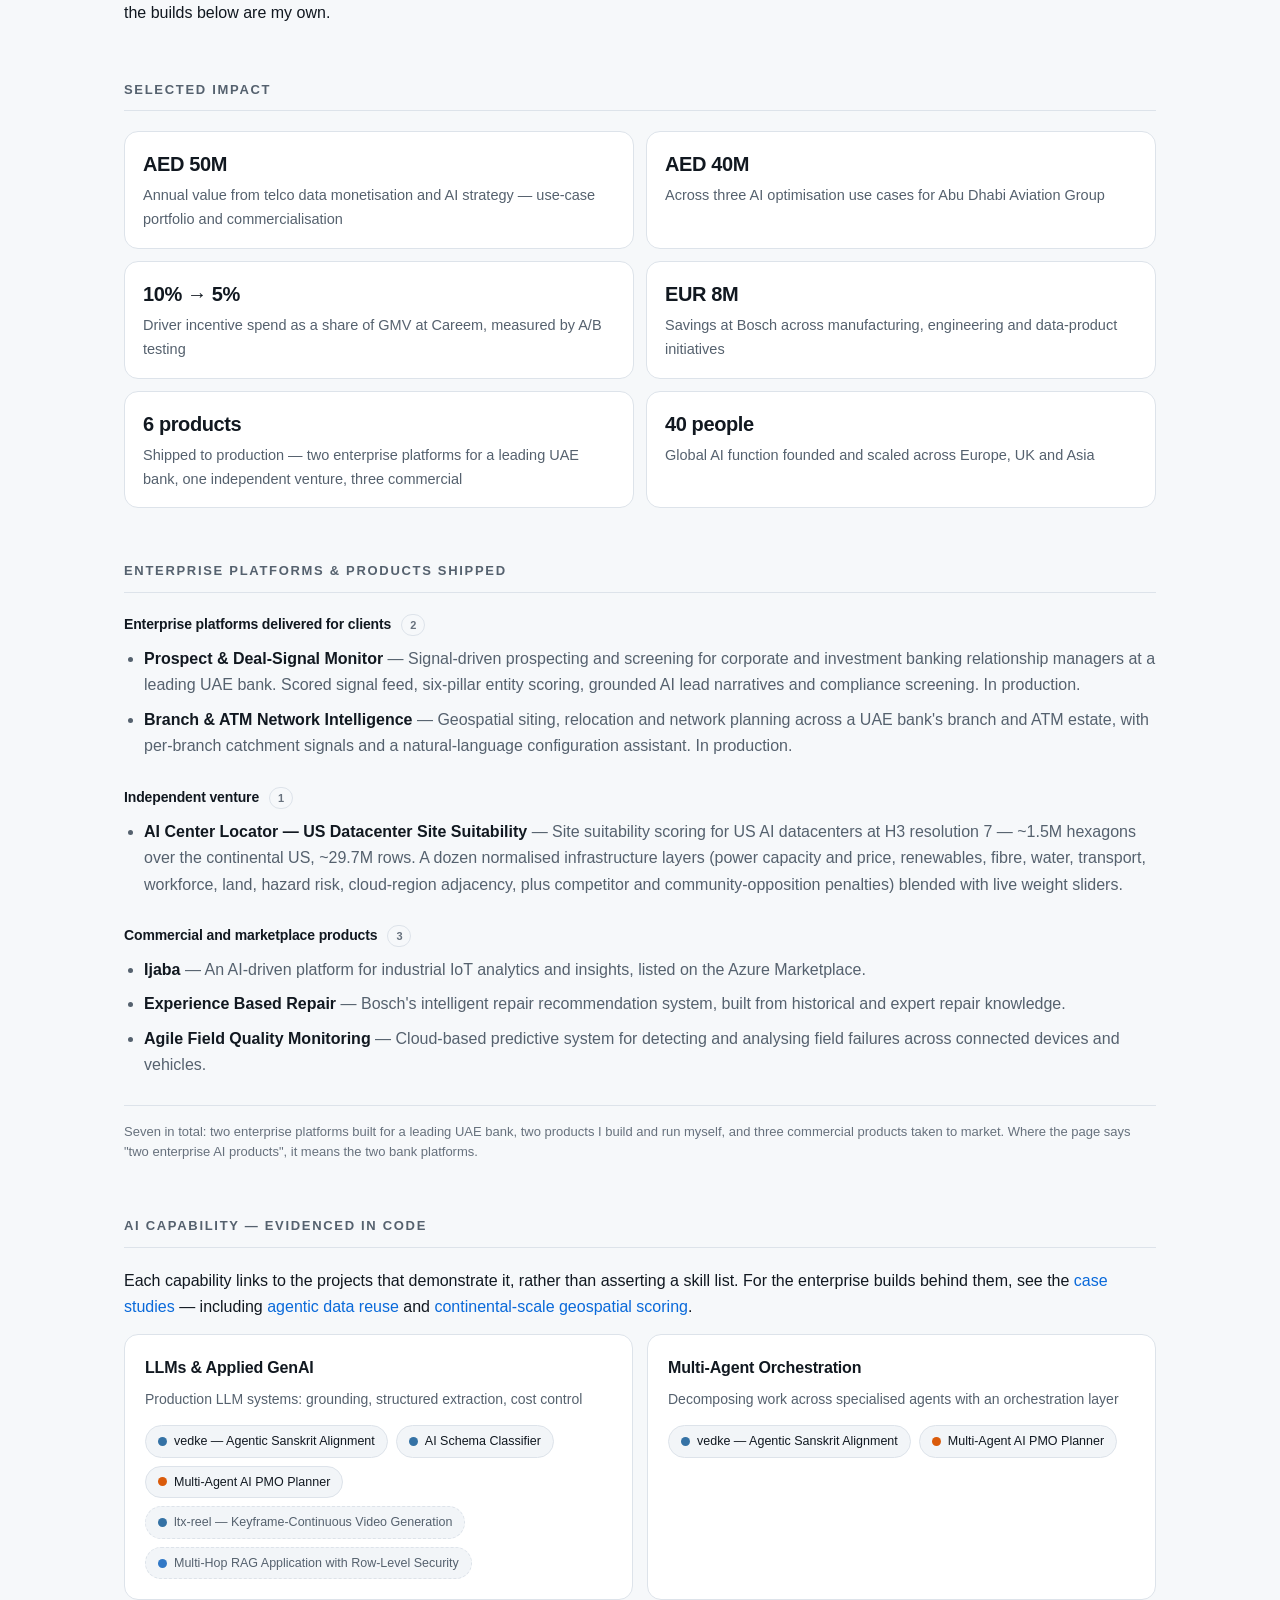
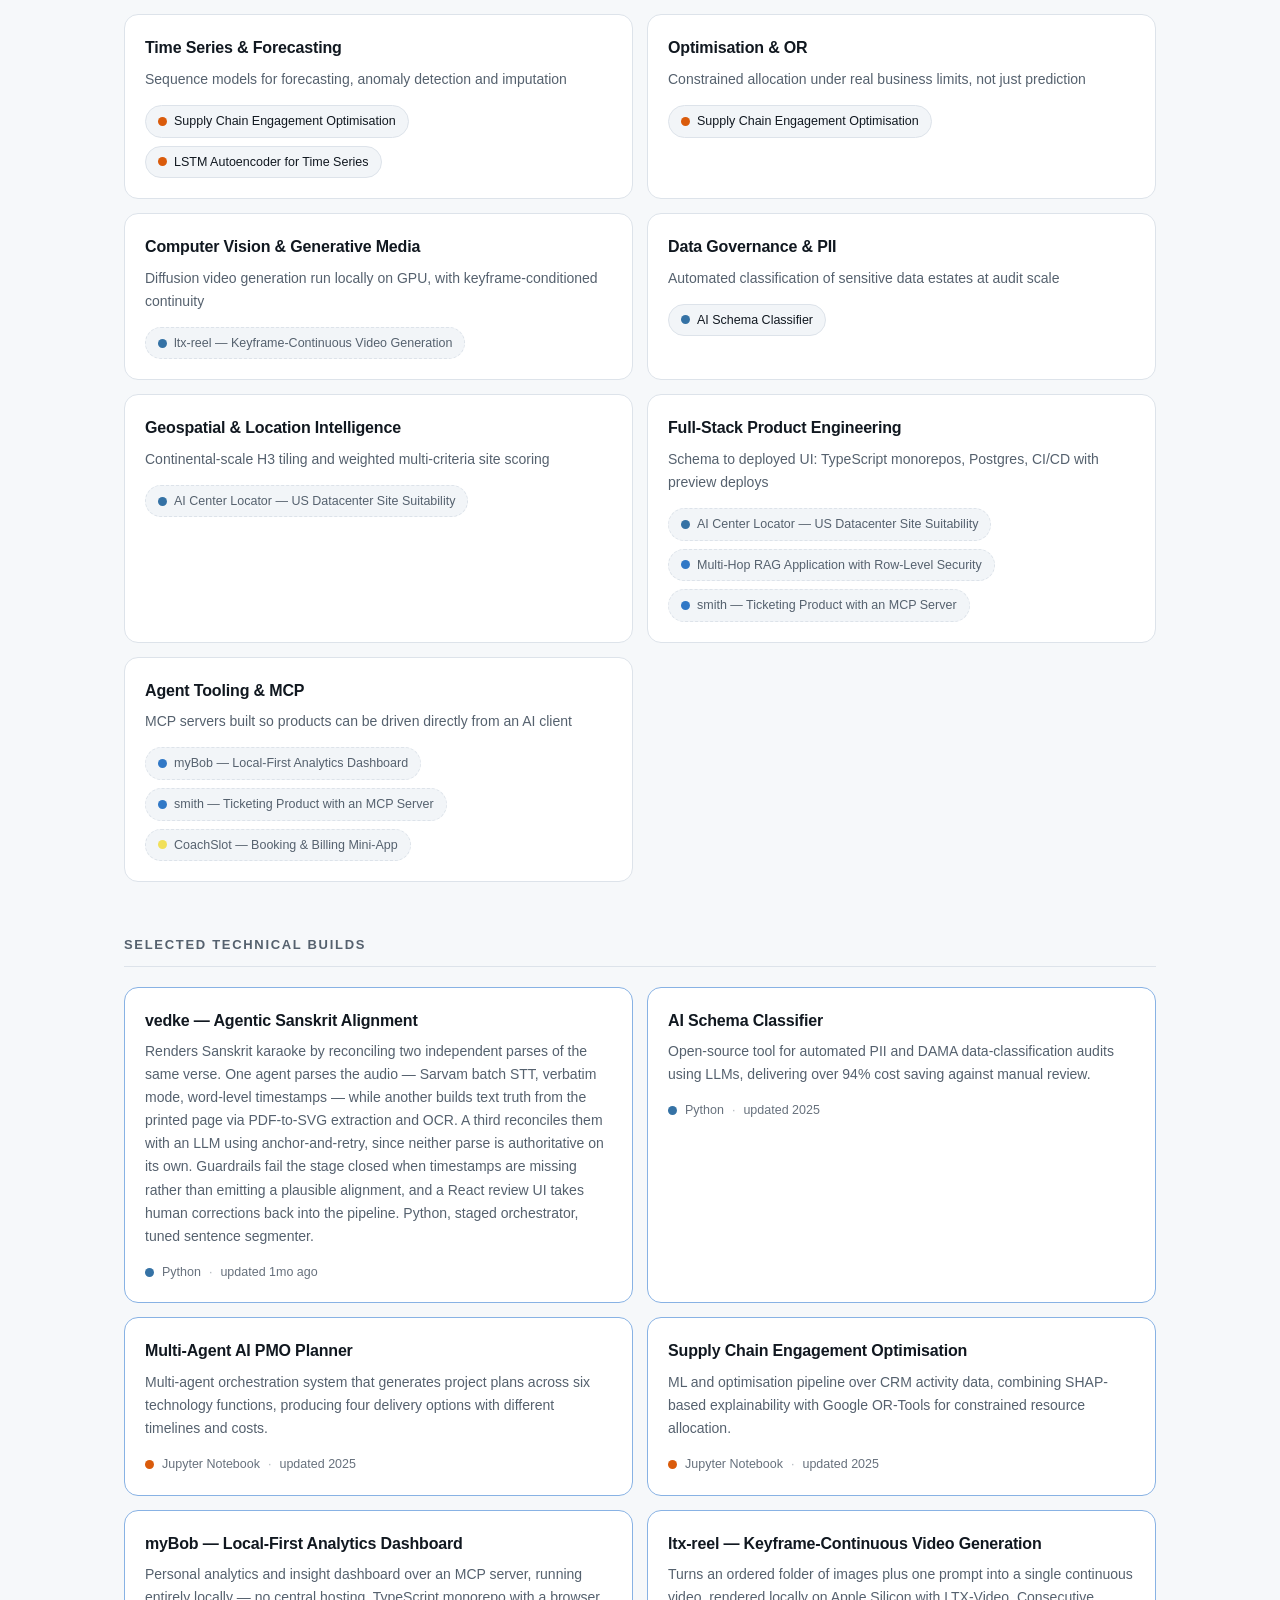
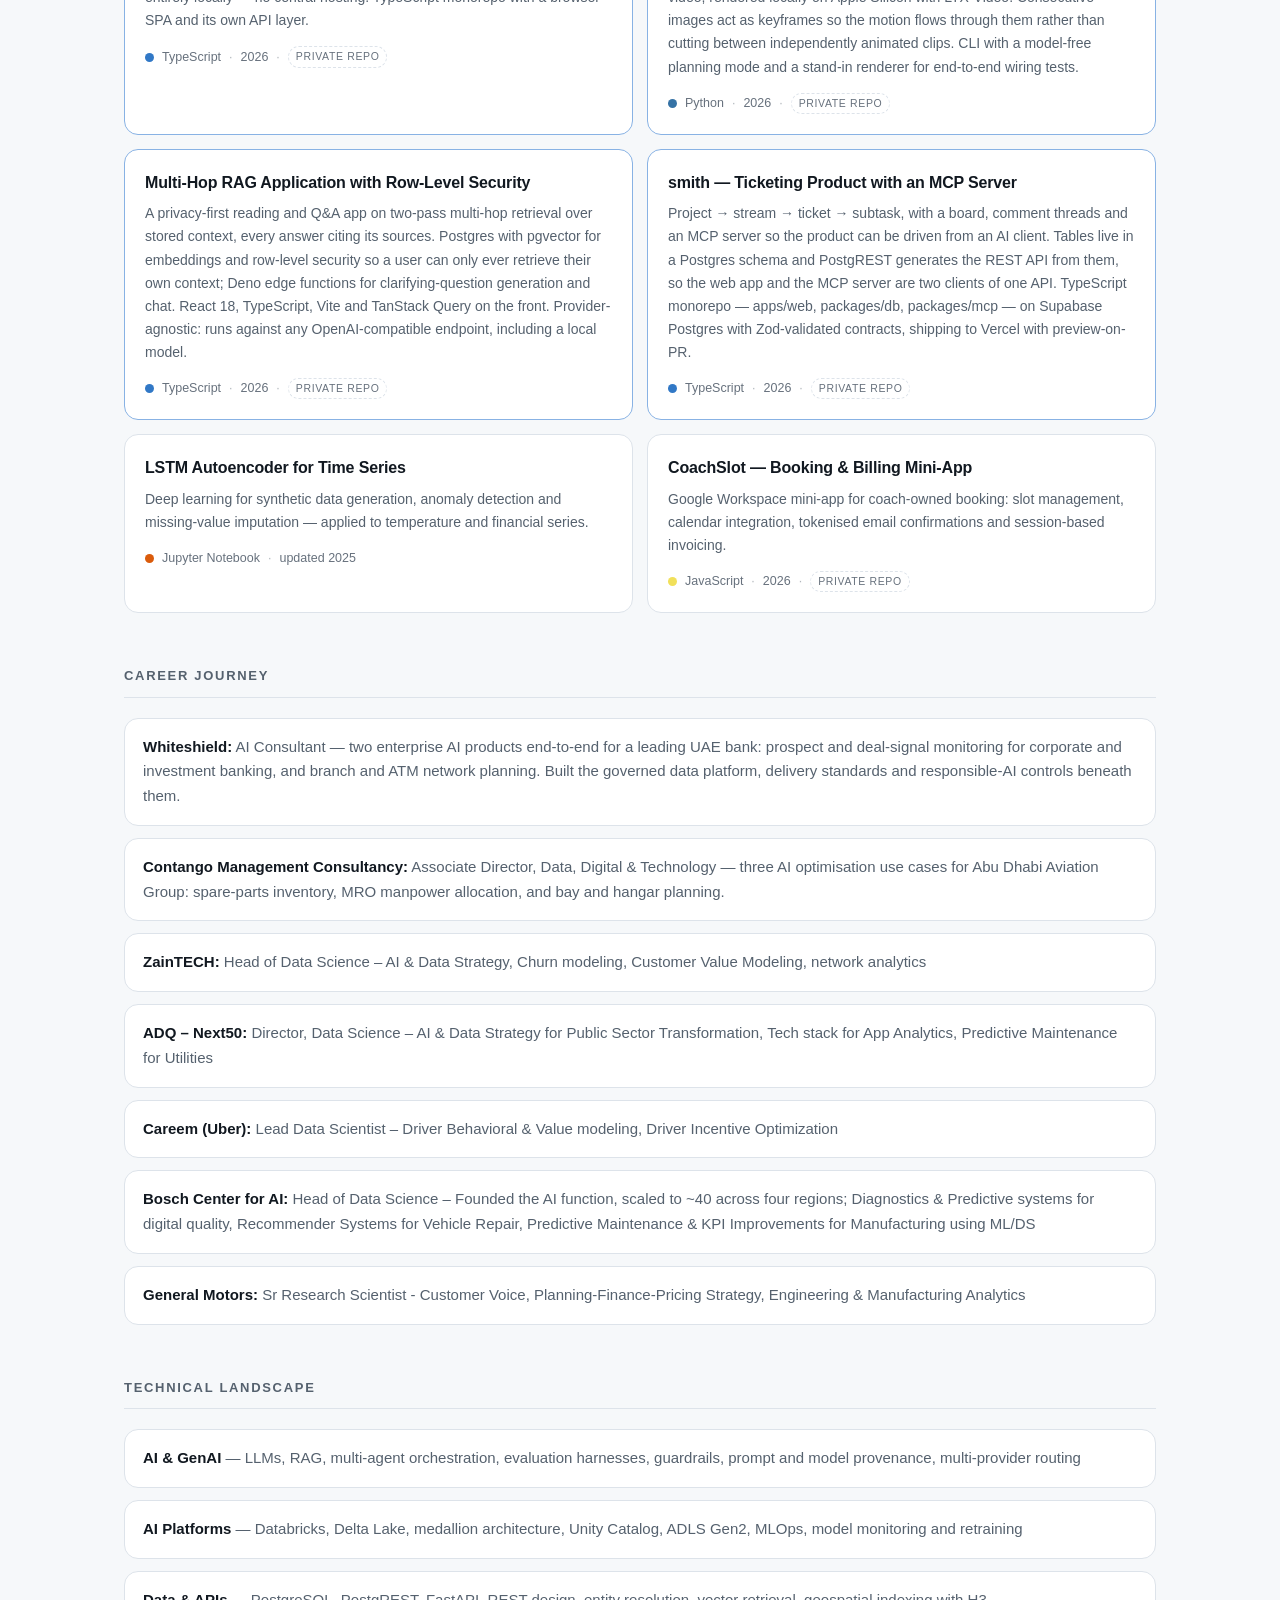
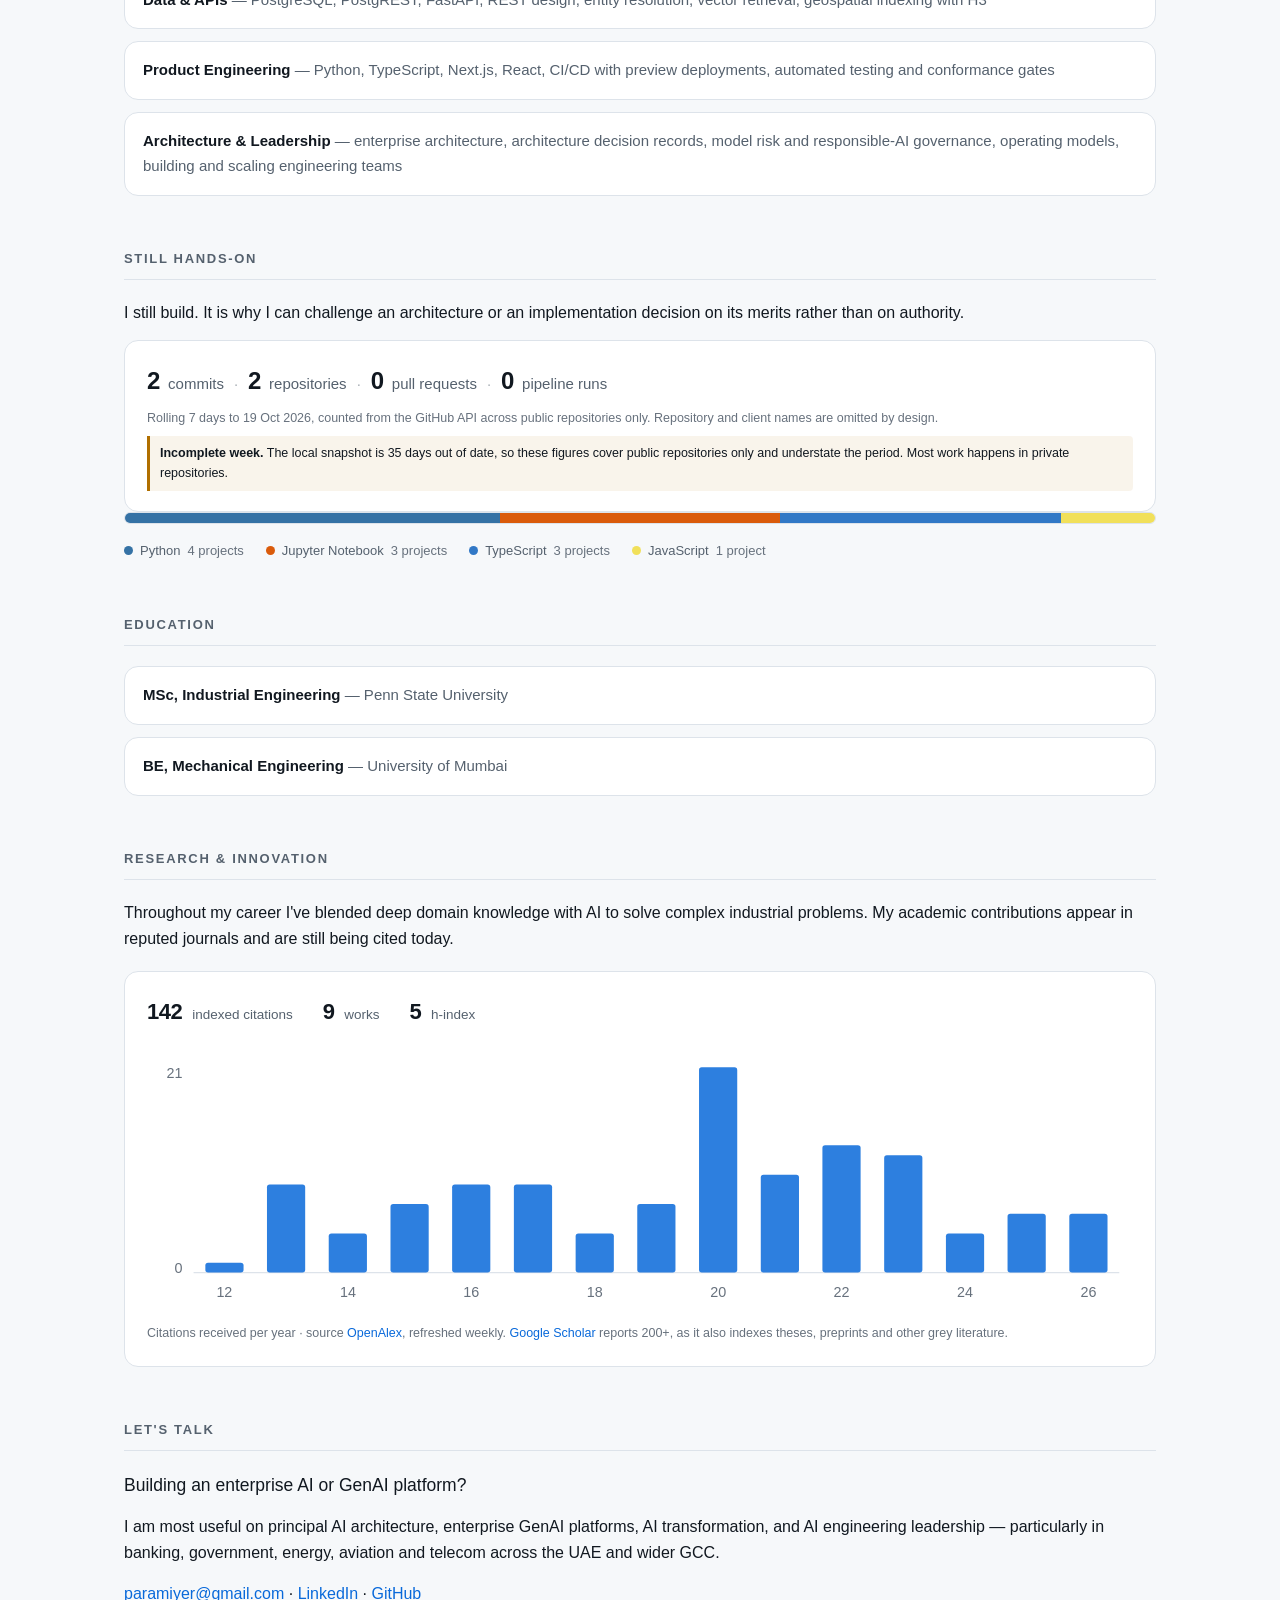
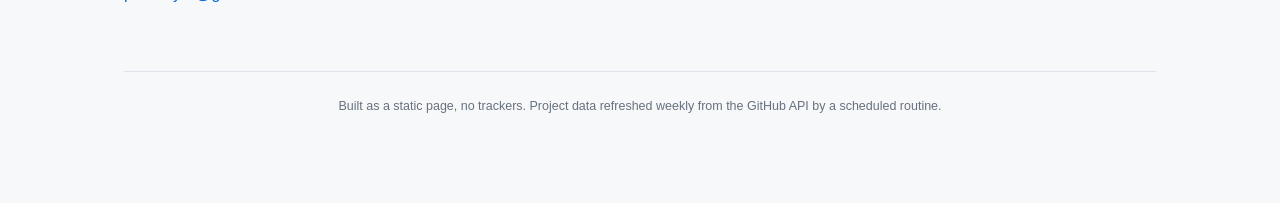
==== commit f3aa5716: "chore: weekly refresh of GitHub project data [skip ci]" ====
--- a/index.html
+++ b/index.html
@@ -142,7 +142,7 @@
       "mainEntity": {
         "@id": "https://paramiyer.github.io/#person"
       },
-      "dateModified": "2026-10-05",
+      "dateModified": "2026-10-19",
       "inLanguage": "en",
       "isPartOf": {
         "@id": "https://paramiyer.github.io/#website"
@@ -188,7 +188,7 @@
     <span><strong>Managed via Claude</strong> · updated weekly via a routine task</span>
     <span aria-hidden="true">·</span>
     <!-- GEN:REFRESHED -->
-    <span class="refreshed">last refresh 5 Oct 2026</span>
+    <span class="refreshed">last refresh 19 Oct 2026</span>
     <!-- /GEN:REFRESHED -->
   </div>
 </header>
@@ -380,7 +380,7 @@
       <article class="card card--flagship">
         <h3 class="card-t"><a href="https://github.com/paramiyer/vedke-2" target="_blank" rel="noopener">vedke — Agentic Sanskrit Alignment</a></h3>
         <p class="card-d">Renders Sanskrit karaoke by reconciling two independent parses of the same verse. One agent parses the audio — Sarvam batch STT, verbatim mode, word-level timestamps — while another builds text truth from the printed page via PDF-to-SVG extraction and OCR. A third reconciles them with an LLM using anchor-and-retry, since neither parse is authoritative on its own. Guardrails fail the stage closed when timestamps are missing rather than emitting a plausible alignment, and a React review UI takes human corrections back into the pipeline. Python, staged orchestrator, tuned sentence segmenter.</p>
-        <div class="card-m"><span class="dot" style="background:#3572A5" aria-hidden="true"></span><span>Python</span><span class="sep">·</span><span>updated 29d ago</span></div>
+        <div class="card-m"><span class="dot" style="background:#3572A5" aria-hidden="true"></span><span>Python</span><span class="sep">·</span><span>updated 1mo ago</span></div>
       </article>
       <article class="card card--flagship">
         <h3 class="card-t"><a href="https://github.com/paramiyer/pii-schema-classifier" target="_blank" rel="noopener">AI Schema Classifier</a></h3>
@@ -462,9 +462,9 @@
   decision on its merits rather than on authority.</p>
   <!-- GEN:ACTIVITY -->
     <div class="activity">
-      <p class="act-line"><span><b>2</b> commits</span><span class="sep" aria-hidden="true">·</span><span><b>1</b> repository</span><span class="sep" aria-hidden="true">·</span><span><b>0</b> pull requests</span><span class="sep" aria-hidden="true">·</span><span><b>0</b> pipeline runs</span></p>
-      <p class="act-note">Rolling 7 days to 5 Oct 2026, counted from the GitHub API across public repositories only. Repository and client names are omitted by design.</p><p class="act-stale"><strong>Incomplete week.</strong> The local snapshot is
-      21 days out of date, so these figures cover
+      <p class="act-line"><span><b>2</b> commits</span><span class="sep" aria-hidden="true">·</span><span><b>2</b> repositories</span><span class="sep" aria-hidden="true">·</span><span><b>0</b> pull requests</span><span class="sep" aria-hidden="true">·</span><span><b>0</b> pipeline runs</span></p>
+      <p class="act-note">Rolling 7 days to 19 Oct 2026, counted from the GitHub API across public repositories only. Repository and client names are omitted by design.</p><p class="act-stale"><strong>Incomplete week.</strong> The local snapshot is
+      35 days out of date, so these figures cover
       public repositories only and understate the period. Most work happens in private
       repositories.</p>
     </div>
@@ -497,15 +497,15 @@
   <!-- GEN:CITATIONS -->
     <div class="citebox">
       <div class="citestats">
-        <span><b>144</b> indexed citations</span>
+        <span><b>142</b> indexed citations</span>
         <span><b>9</b> works</span>
         <span><b>5</b> h-index</span>
       </div>
-      <svg class="chart" viewBox="0 0 720 190" preserveAspectRatio="xMidYMid meet" role="img" aria-label="Citations received per year. 144 citations across 9 works, h-index 5. Peak 22 citations in 2020.">
+      <svg class="chart" viewBox="0 0 720 190" preserveAspectRatio="xMidYMid meet" role="img" aria-label="Citations received per year. 142 citations across 9 works, h-index 5. Peak 21 citations in 2020.">
         <line class="cgrid" x1="34" y1="164" x2="710" y2="164"/>
-        <text class="cax" x="26" y="22" text-anchor="end">22</text>
+        <text class="cax" x="26" y="22" text-anchor="end">21</text>
         <text class="cax" x="26" y="164" text-anchor="end">0</text>
-        <g><title>2012: 1 citation</title><rect class="cbar" x="42.6" y="157.2" width="27.9" height="6.8" rx="2"/></g><g><title>2013: 9 citations</title><rect class="cbar" x="87.6" y="102.6" width="27.9" height="61.4" rx="2"/></g><g><title>2014: 4 citations</title><rect class="cbar" x="132.7" y="136.7" width="27.9" height="27.3" rx="2"/></g><g><title>2015: 7 citations</title><rect class="cbar" x="177.8" y="116.3" width="27.9" height="47.7" rx="2"/></g><g><title>2016: 9 citations</title><rect class="cbar" x="222.8" y="102.6" width="27.9" height="61.4" rx="2"/></g><g><title>2017: 9 citations</title><rect class="cbar" x="267.9" y="102.6" width="27.9" height="61.4" rx="2"/></g><g><title>2018: 4 citations</title><rect class="cbar" x="313.0" y="136.7" width="27.9" height="27.3" rx="2"/></g><g><title>2019: 7 citations</title><rect class="cbar" x="358.0" y="116.3" width="27.9" height="47.7" rx="2"/></g><g><title>2020: 22 citations</title><rect class="cbar" x="403.1" y="14.0" width="27.9" height="150.0" rx="2"/></g><g><title>2021: 10 citations</title><rect class="cbar" x="448.2" y="95.8" width="27.9" height="68.2" rx="2"/></g><g><title>2022: 13 citations</title><rect class="cbar" x="493.2" y="75.4" width="27.9" height="88.6" rx="2"/></g><g><title>2023: 13 citations</title><rect class="cbar" x="538.3" y="75.4" width="27.9" height="88.6" rx="2"/></g><g><title>2024: 4 citations</title><rect class="cbar" x="583.4" y="136.7" width="27.9" height="27.3" rx="2"/></g><g><title>2025: 6 citations</title><rect class="cbar" x="628.4" y="123.1" width="27.9" height="40.9" rx="2"/></g><g><title>2026: 6 citations</title><rect class="cbar" x="673.5" y="123.1" width="27.9" height="40.9" rx="2"/></g>
+        <g><title>2012: 1 citation</title><rect class="cbar" x="42.6" y="156.9" width="27.9" height="7.1" rx="2"/></g><g><title>2013: 9 citations</title><rect class="cbar" x="87.6" y="99.7" width="27.9" height="64.3" rx="2"/></g><g><title>2014: 4 citations</title><rect class="cbar" x="132.7" y="135.4" width="27.9" height="28.6" rx="2"/></g><g><title>2015: 7 citations</title><rect class="cbar" x="177.8" y="114.0" width="27.9" height="50.0" rx="2"/></g><g><title>2016: 9 citations</title><rect class="cbar" x="222.8" y="99.7" width="27.9" height="64.3" rx="2"/></g><g><title>2017: 9 citations</title><rect class="cbar" x="267.9" y="99.7" width="27.9" height="64.3" rx="2"/></g><g><title>2018: 4 citations</title><rect class="cbar" x="313.0" y="135.4" width="27.9" height="28.6" rx="2"/></g><g><title>2019: 7 citations</title><rect class="cbar" x="358.0" y="114.0" width="27.9" height="50.0" rx="2"/></g><g><title>2020: 21 citations</title><rect class="cbar" x="403.1" y="14.0" width="27.9" height="150.0" rx="2"/></g><g><title>2021: 10 citations</title><rect class="cbar" x="448.2" y="92.6" width="27.9" height="71.4" rx="2"/></g><g><title>2022: 13 citations</title><rect class="cbar" x="493.2" y="71.1" width="27.9" height="92.9" rx="2"/></g><g><title>2023: 12 citations</title><rect class="cbar" x="538.3" y="78.3" width="27.9" height="85.7" rx="2"/></g><g><title>2024: 4 citations</title><rect class="cbar" x="583.4" y="135.4" width="27.9" height="28.6" rx="2"/></g><g><title>2025: 6 citations</title><rect class="cbar" x="628.4" y="121.1" width="27.9" height="42.9" rx="2"/></g><g><title>2026: 6 citations</title><rect class="cbar" x="673.5" y="121.1" width="27.9" height="42.9" rx="2"/></g>
         <text class="cax" x="56.5" y="182" text-anchor="middle">12</text><text class="cax" x="146.7" y="182" text-anchor="middle">14</text><text class="cax" x="236.8" y="182" text-anchor="middle">16</text><text class="cax" x="326.9" y="182" text-anchor="middle">18</text><text class="cax" x="417.1" y="182" text-anchor="middle">20</text><text class="cax" x="507.2" y="182" text-anchor="middle">22</text><text class="cax" x="597.3" y="182" text-anchor="middle">24</text><text class="cax" x="687.5" y="182" text-anchor="middle">26</text>
       </svg>
       <p class="citenote">
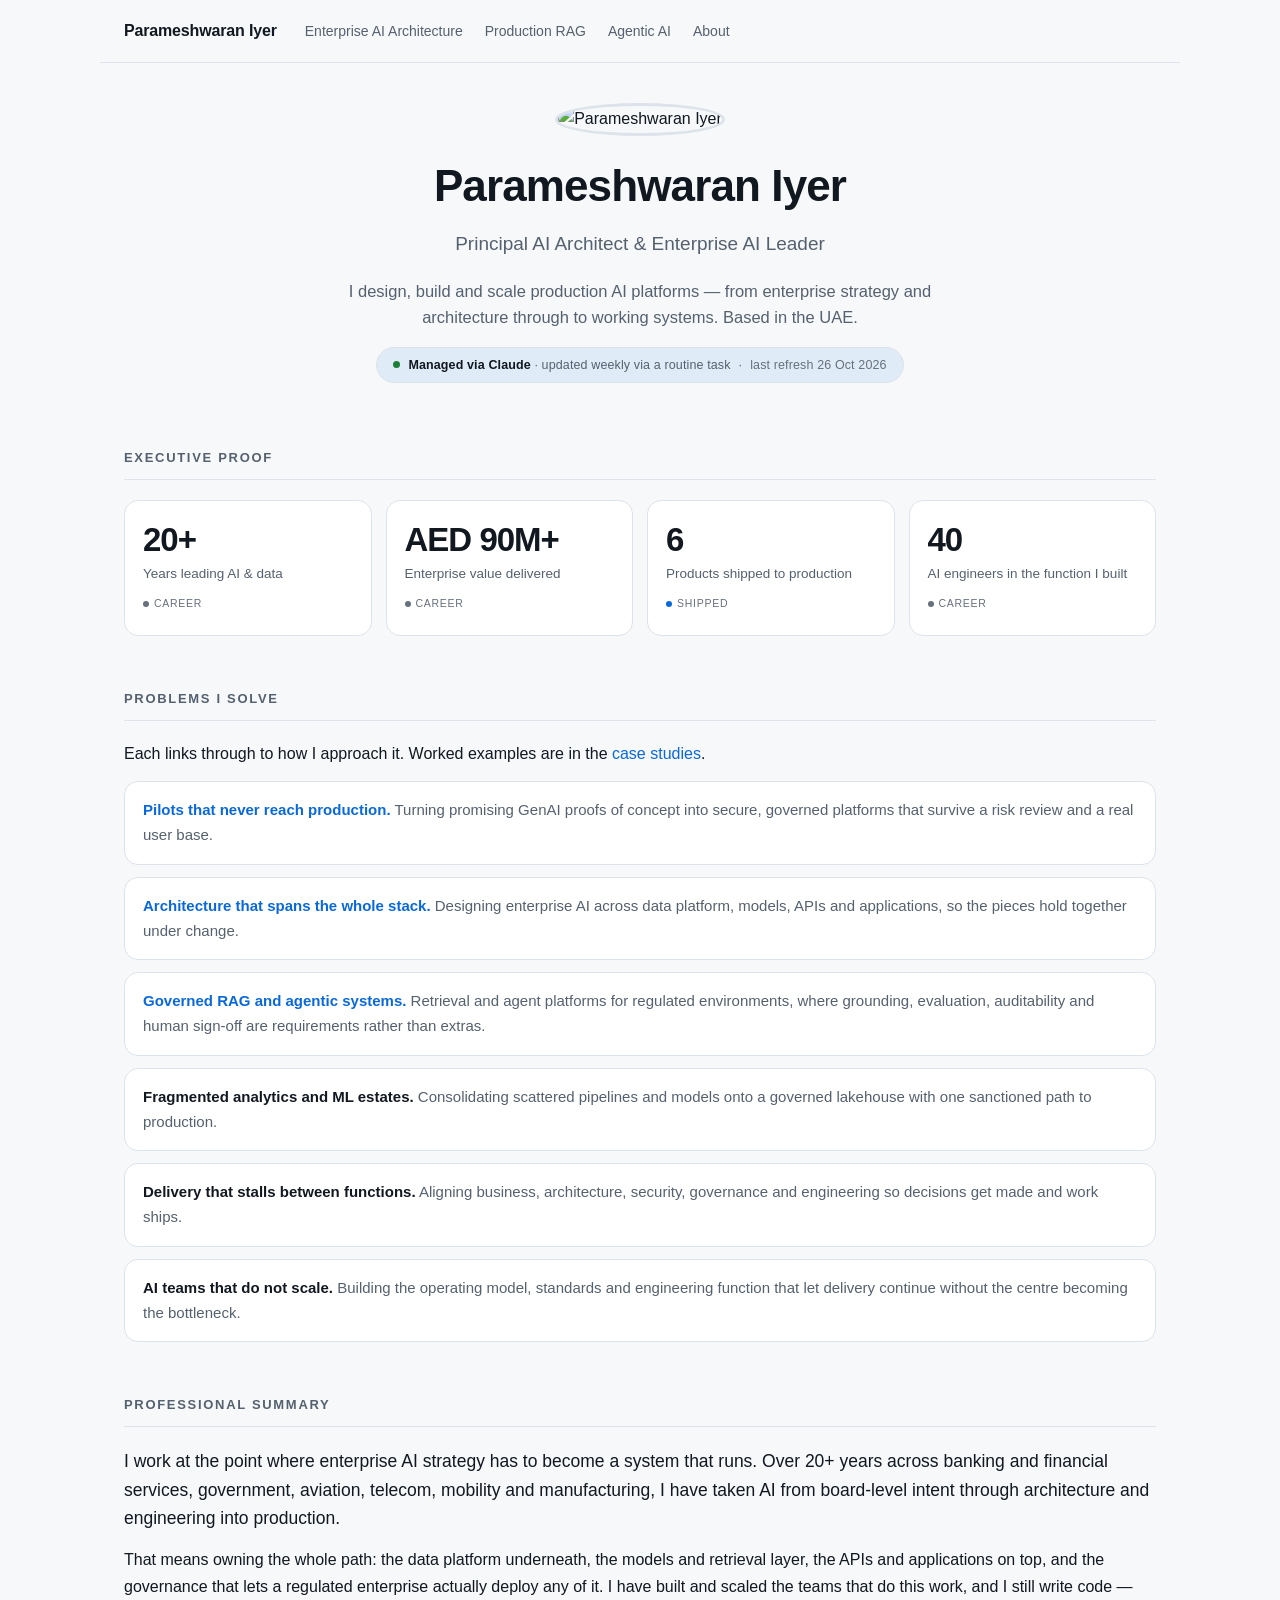
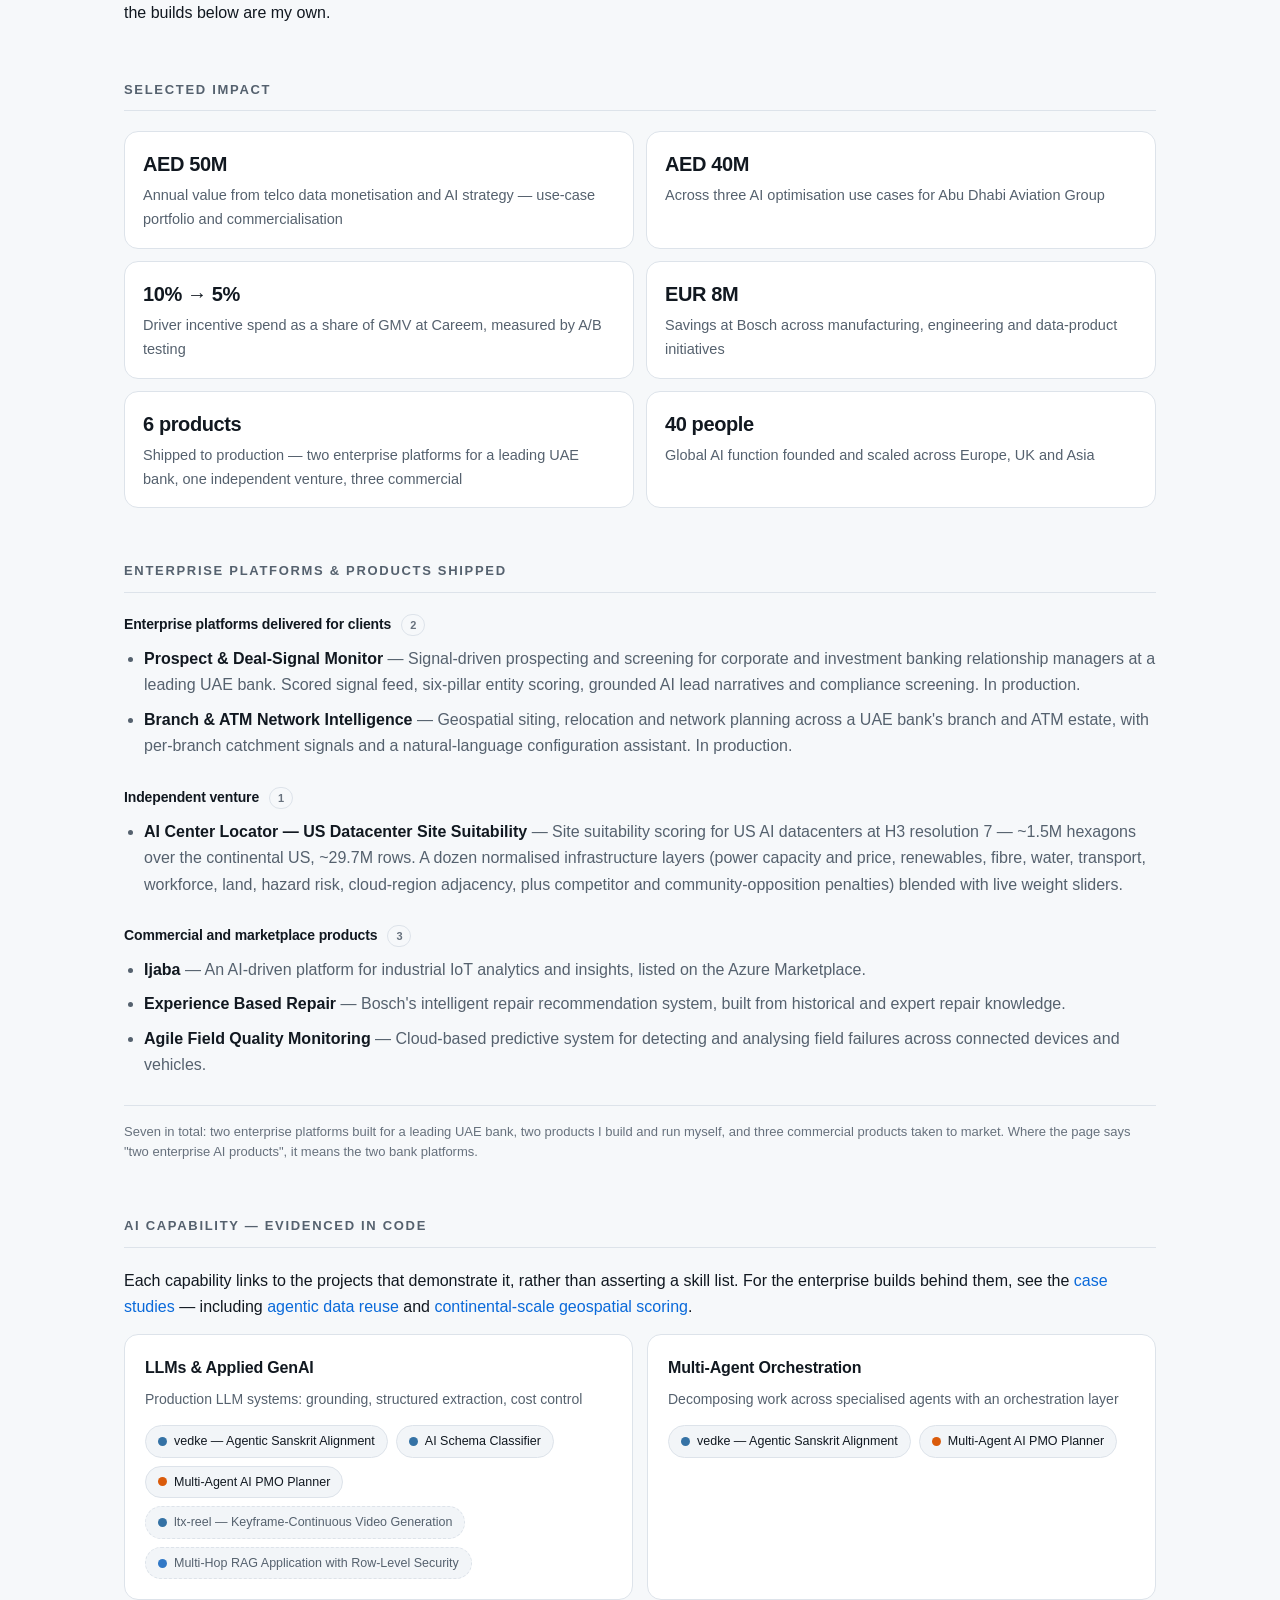
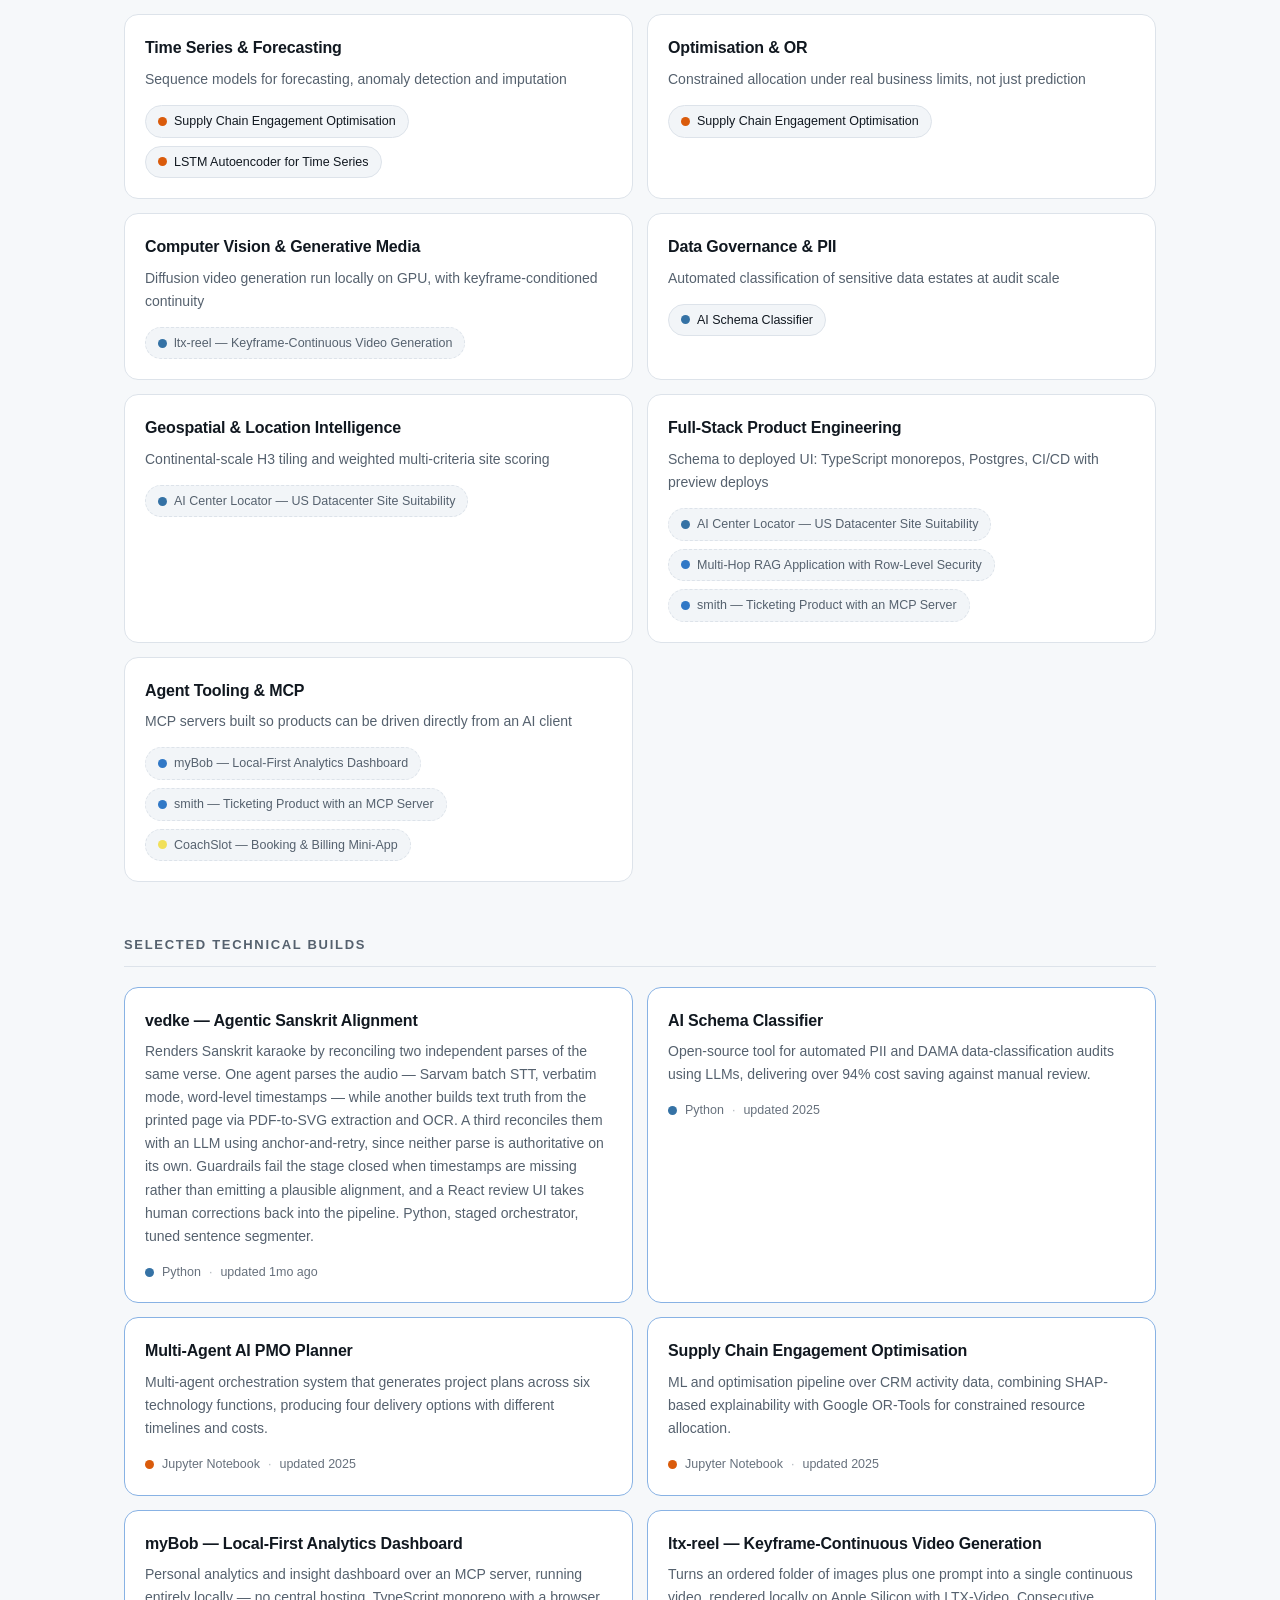
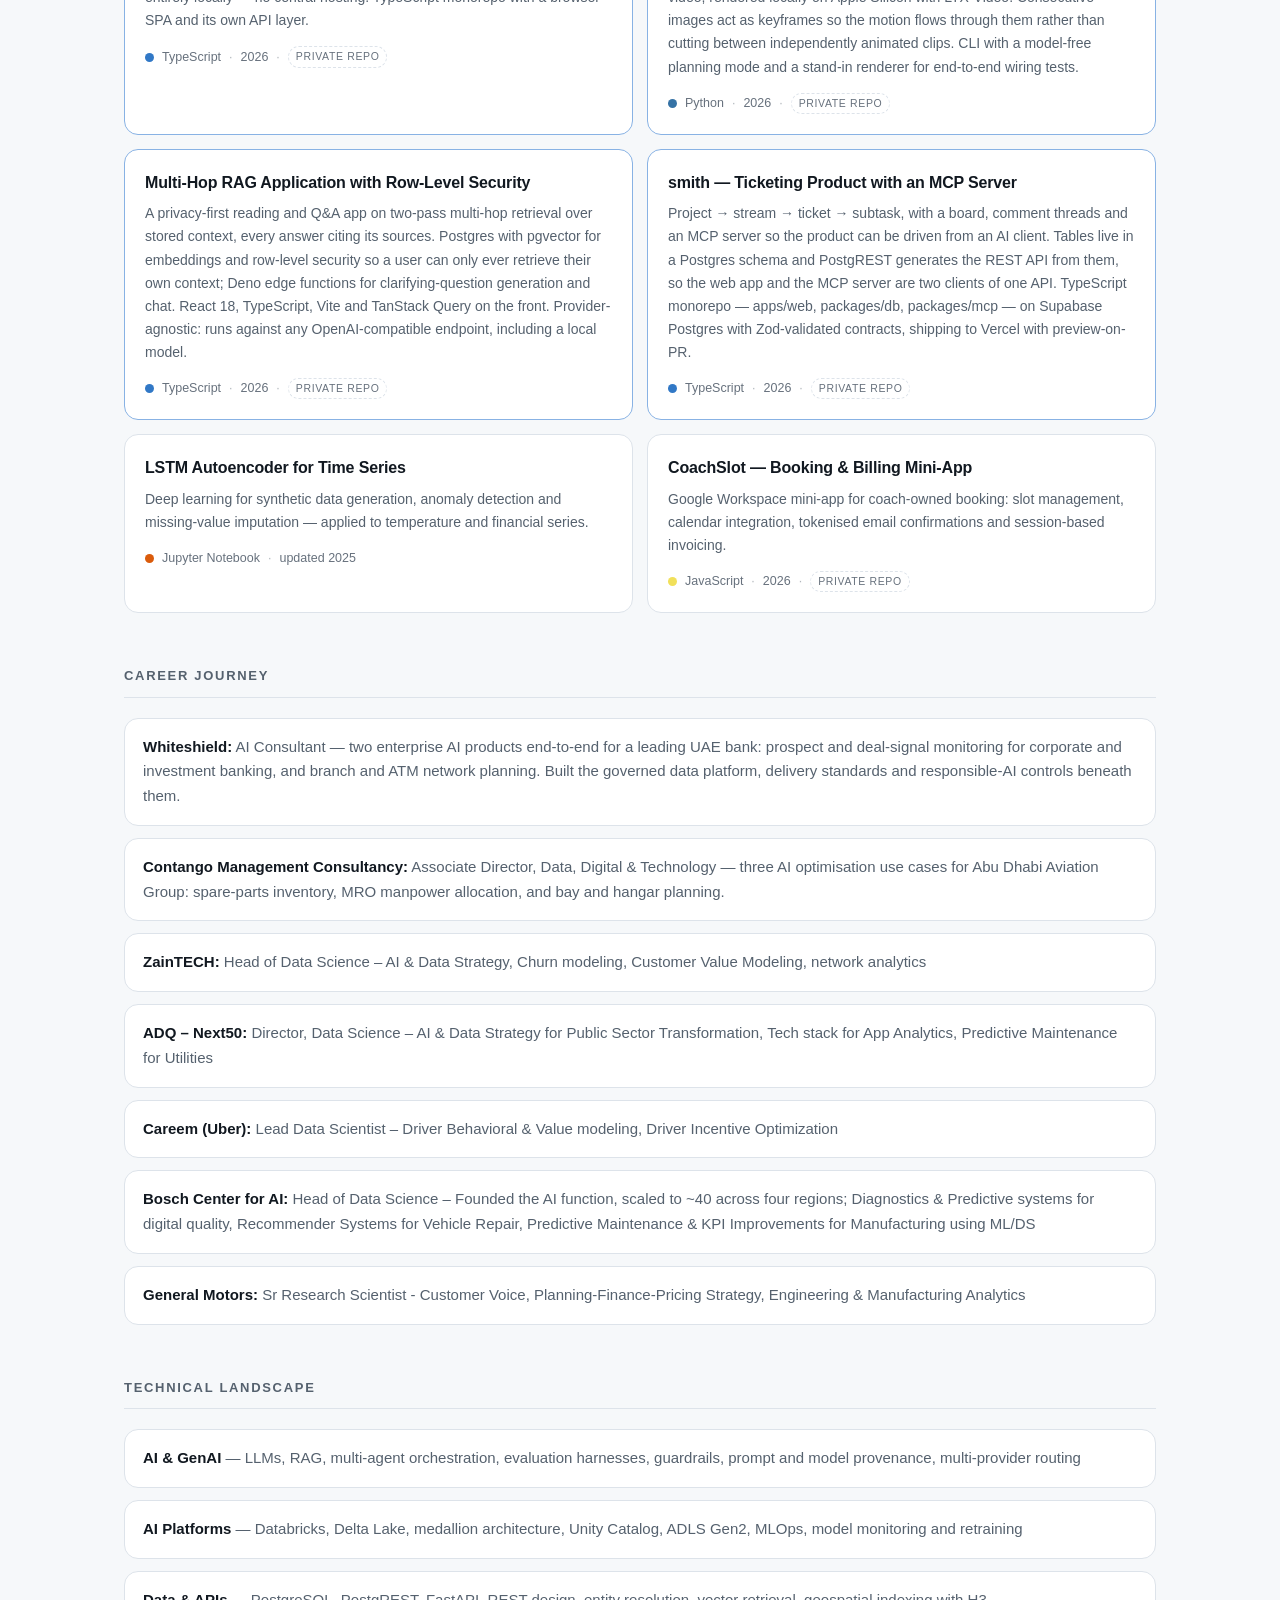
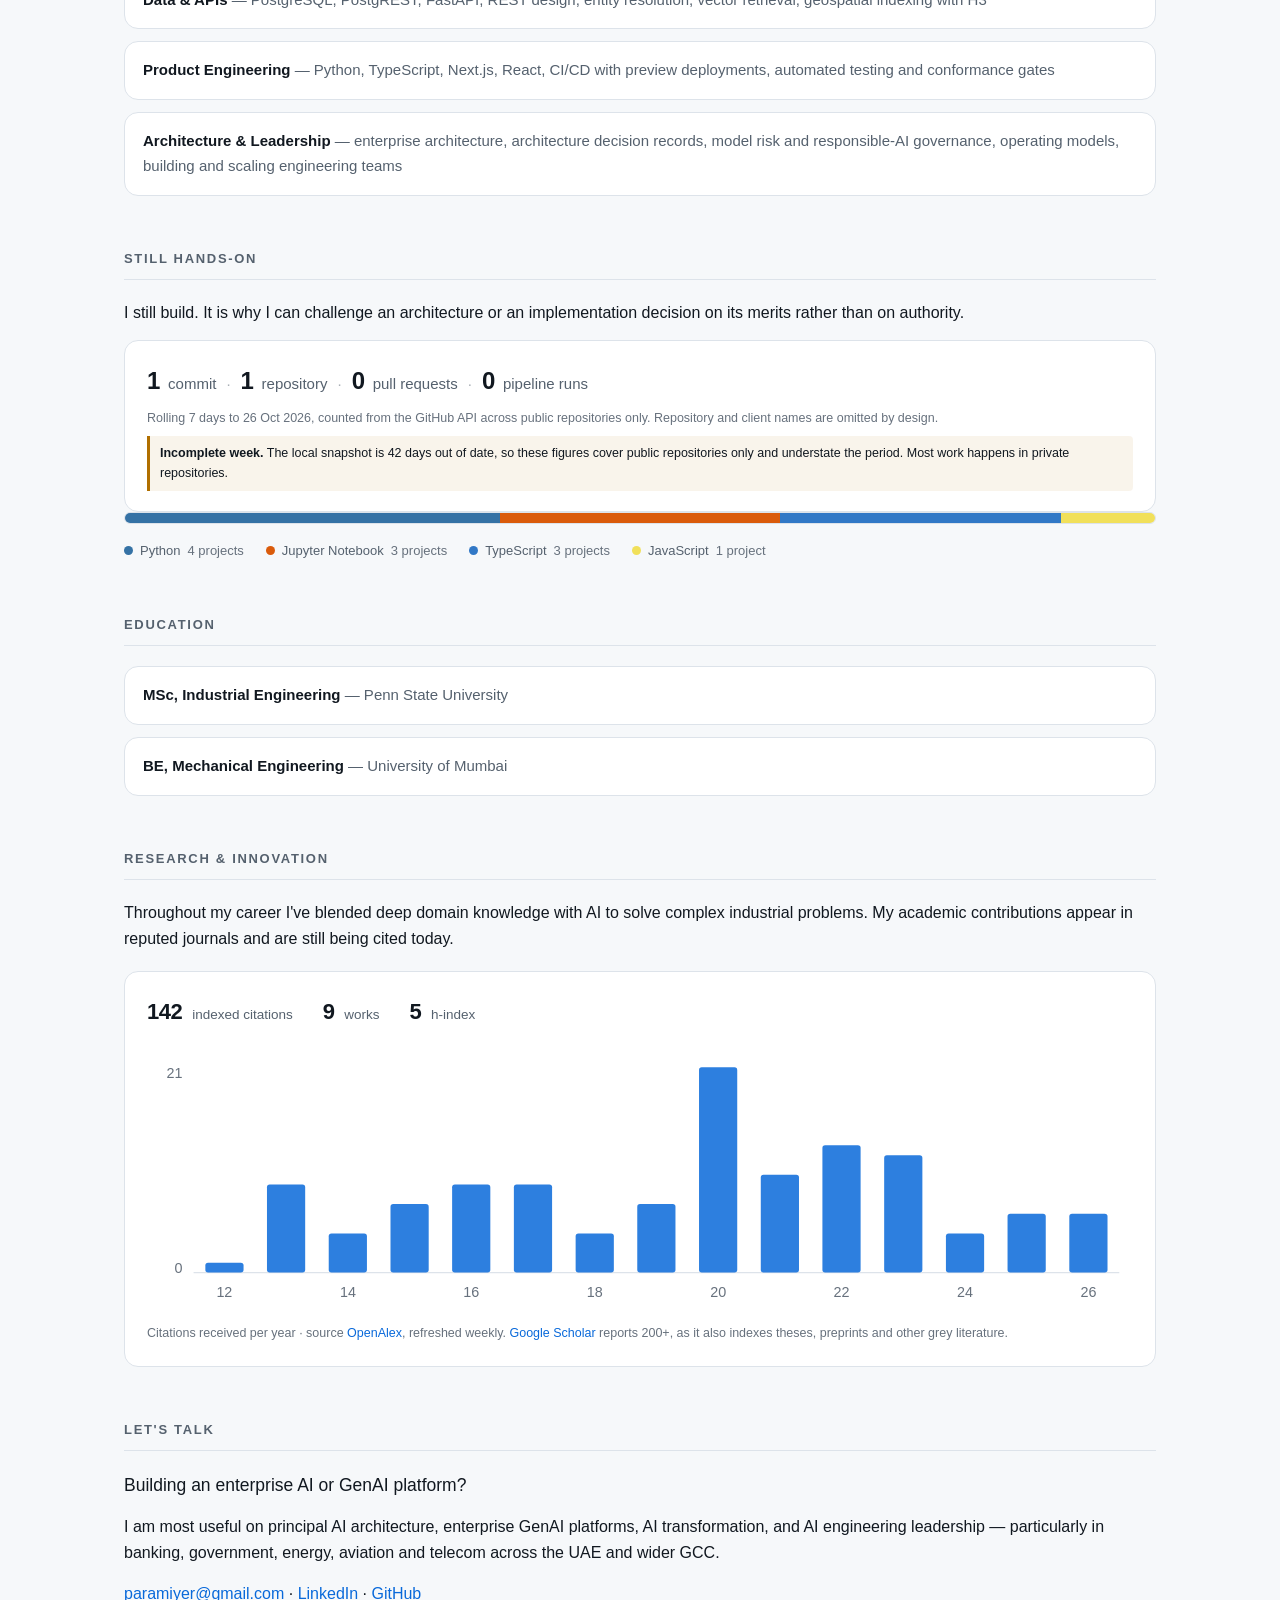
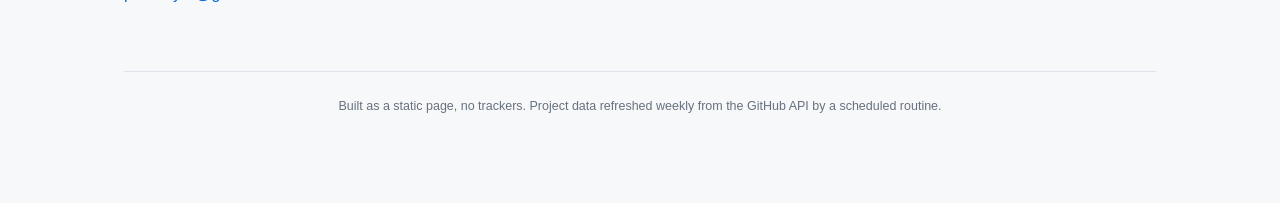
==== commit f49b5623: "chore: weekly refresh of GitHub project data [skip ci]" ====
--- a/index.html
+++ b/index.html
@@ -142,7 +142,7 @@
       "mainEntity": {
         "@id": "https://paramiyer.github.io/#person"
       },
-      "dateModified": "2026-10-19",
+      "dateModified": "2026-10-26",
       "inLanguage": "en",
       "isPartOf": {
         "@id": "https://paramiyer.github.io/#website"
@@ -188,7 +188,7 @@
     <span><strong>Managed via Claude</strong> · updated weekly via a routine task</span>
     <span aria-hidden="true">·</span>
     <!-- GEN:REFRESHED -->
-    <span class="refreshed">last refresh 19 Oct 2026</span>
+    <span class="refreshed">last refresh 26 Oct 2026</span>
     <!-- /GEN:REFRESHED -->
   </div>
 </header>
@@ -462,9 +462,9 @@
   decision on its merits rather than on authority.</p>
   <!-- GEN:ACTIVITY -->
     <div class="activity">
-      <p class="act-line"><span><b>2</b> commits</span><span class="sep" aria-hidden="true">·</span><span><b>2</b> repositories</span><span class="sep" aria-hidden="true">·</span><span><b>0</b> pull requests</span><span class="sep" aria-hidden="true">·</span><span><b>0</b> pipeline runs</span></p>
-      <p class="act-note">Rolling 7 days to 19 Oct 2026, counted from the GitHub API across public repositories only. Repository and client names are omitted by design.</p><p class="act-stale"><strong>Incomplete week.</strong> The local snapshot is
-      35 days out of date, so these figures cover
+      <p class="act-line"><span><b>1</b> commit</span><span class="sep" aria-hidden="true">·</span><span><b>1</b> repository</span><span class="sep" aria-hidden="true">·</span><span><b>0</b> pull requests</span><span class="sep" aria-hidden="true">·</span><span><b>0</b> pipeline runs</span></p>
+      <p class="act-note">Rolling 7 days to 26 Oct 2026, counted from the GitHub API across public repositories only. Repository and client names are omitted by design.</p><p class="act-stale"><strong>Incomplete week.</strong> The local snapshot is
+      42 days out of date, so these figures cover
       public repositories only and understate the period. Most work happens in private
       repositories.</p>
     </div>
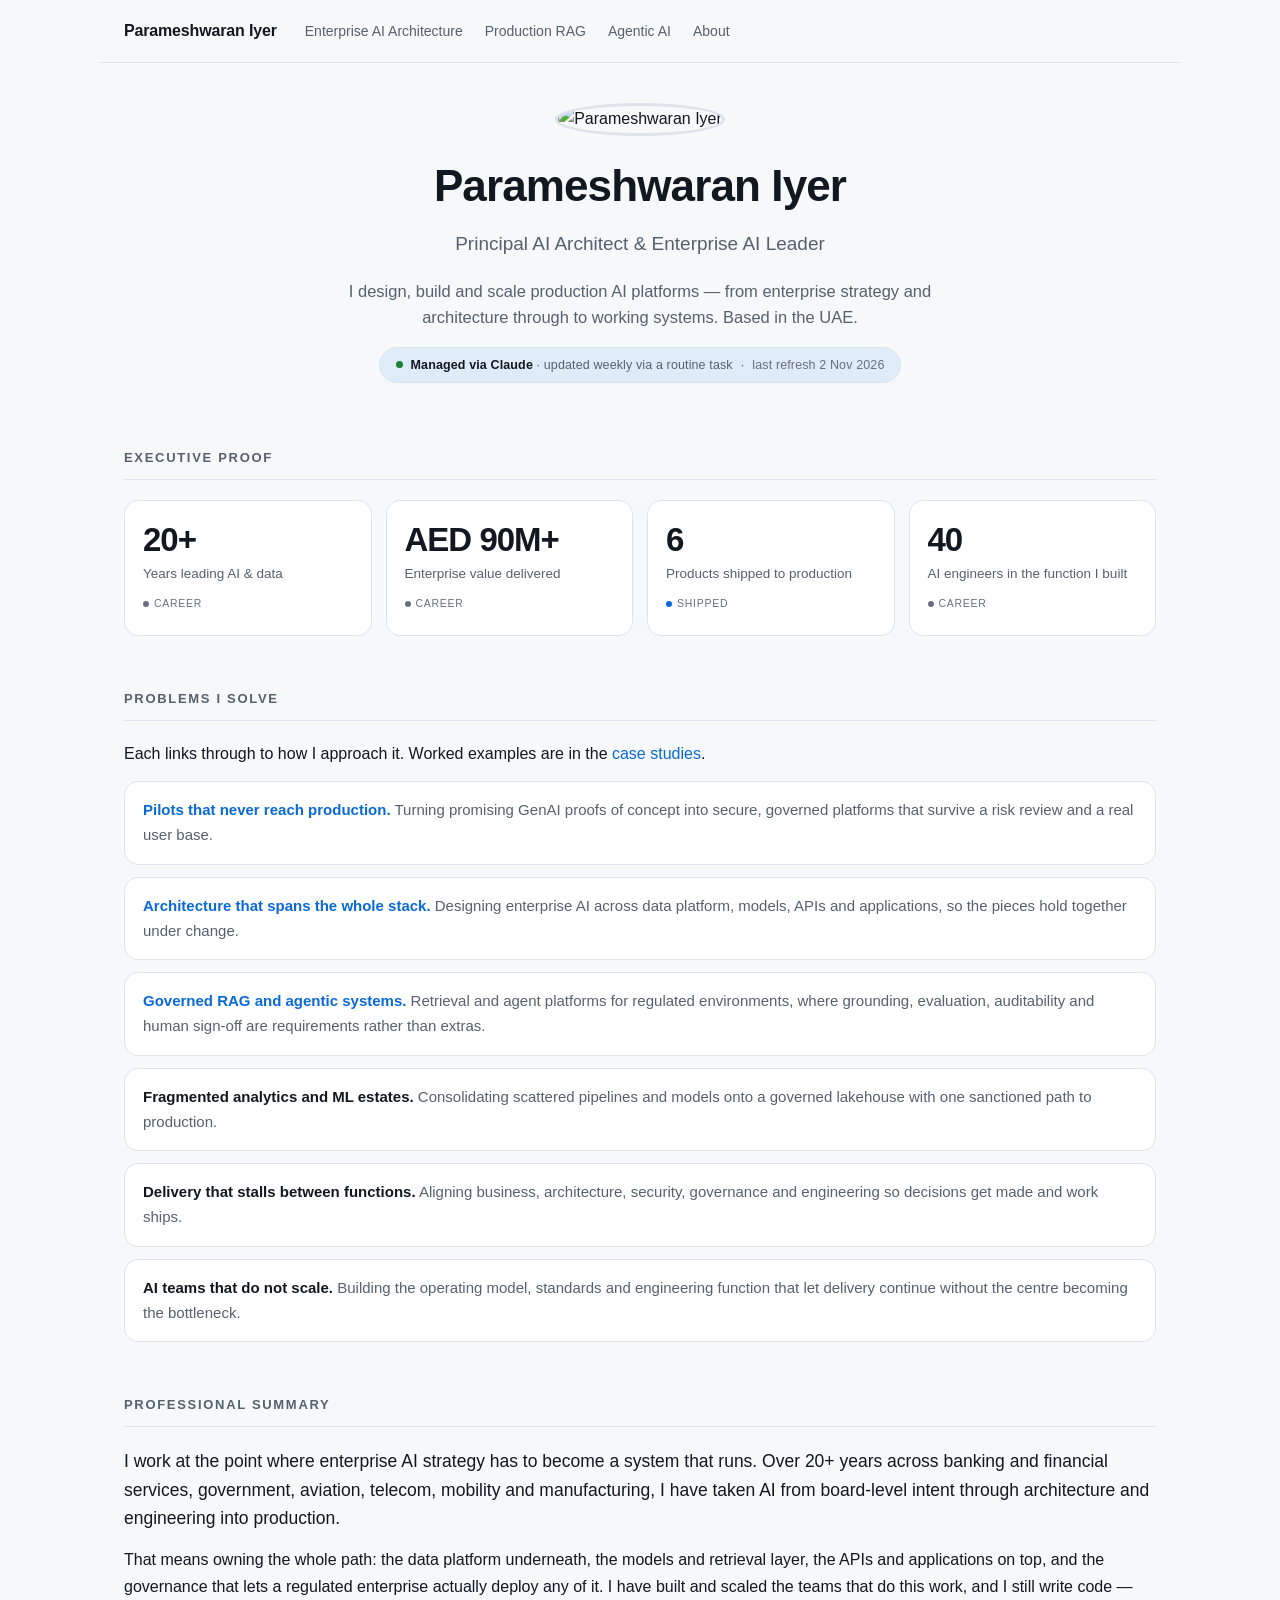
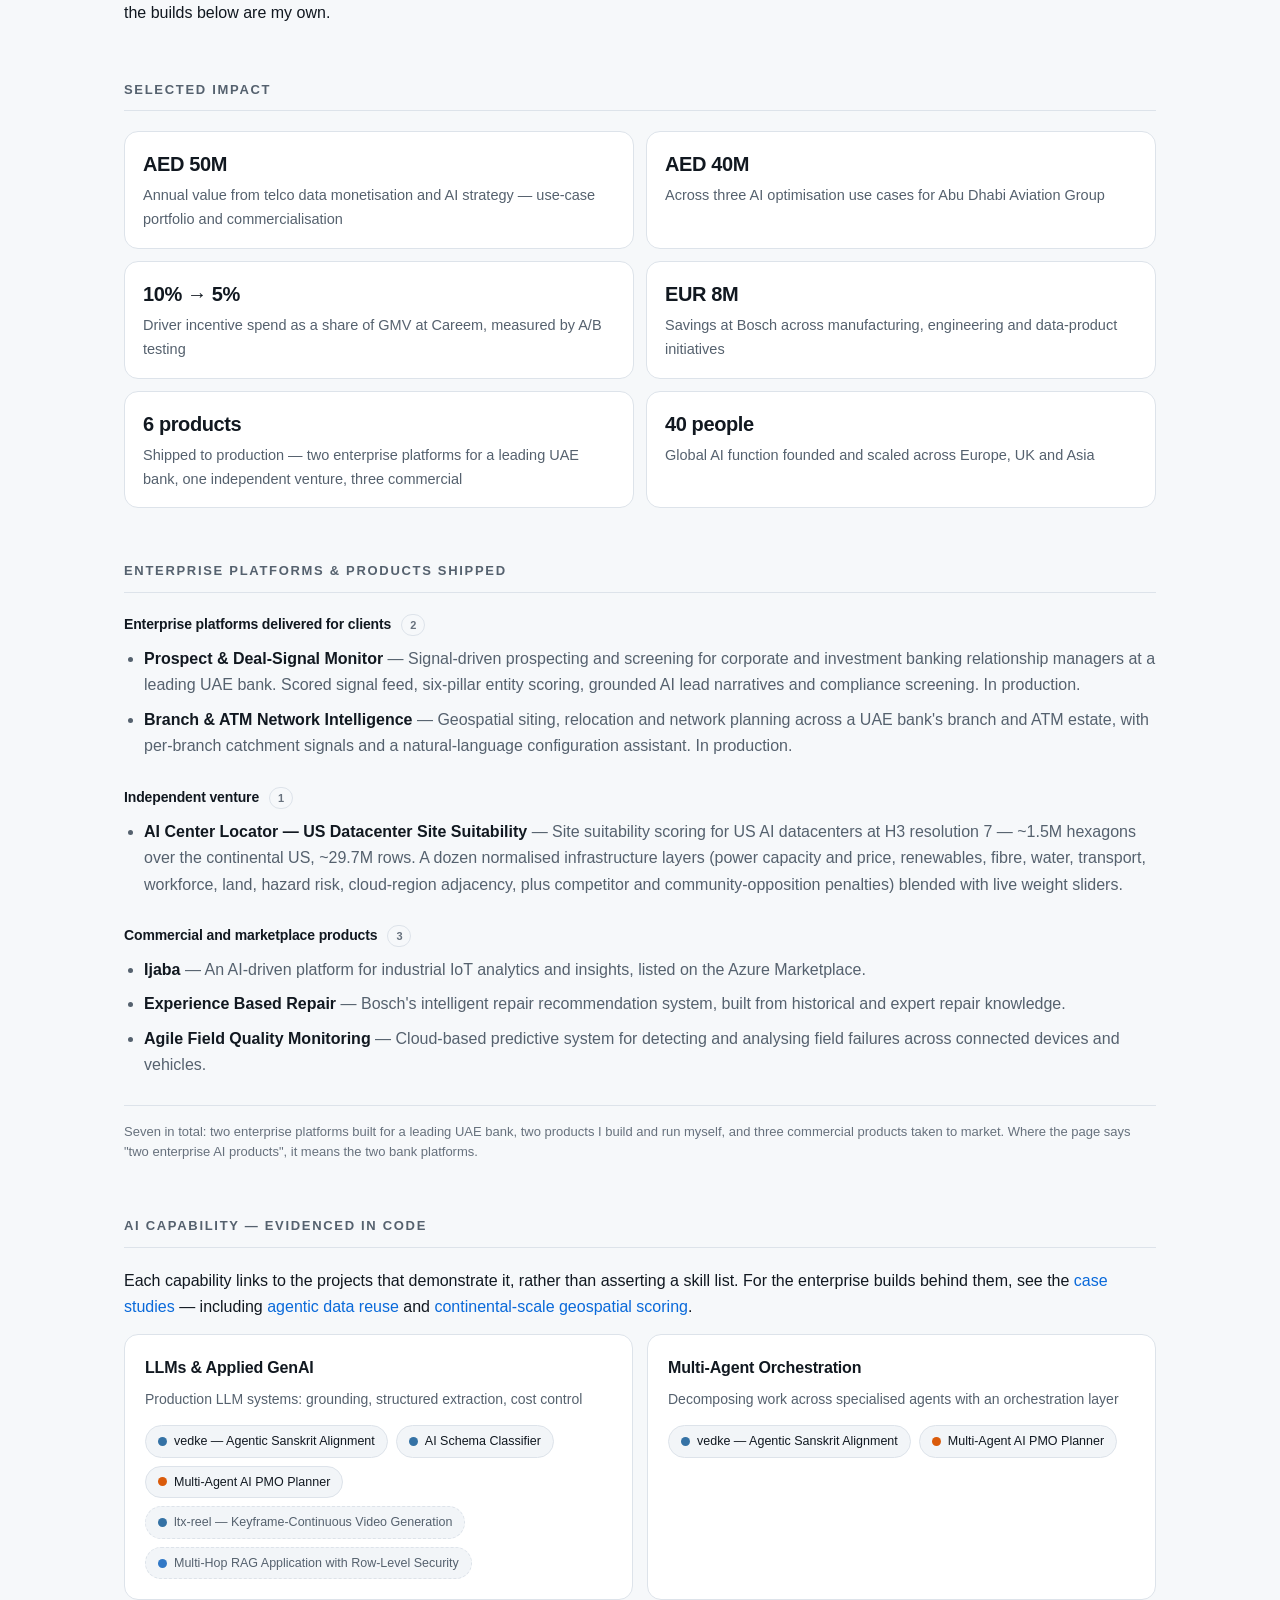
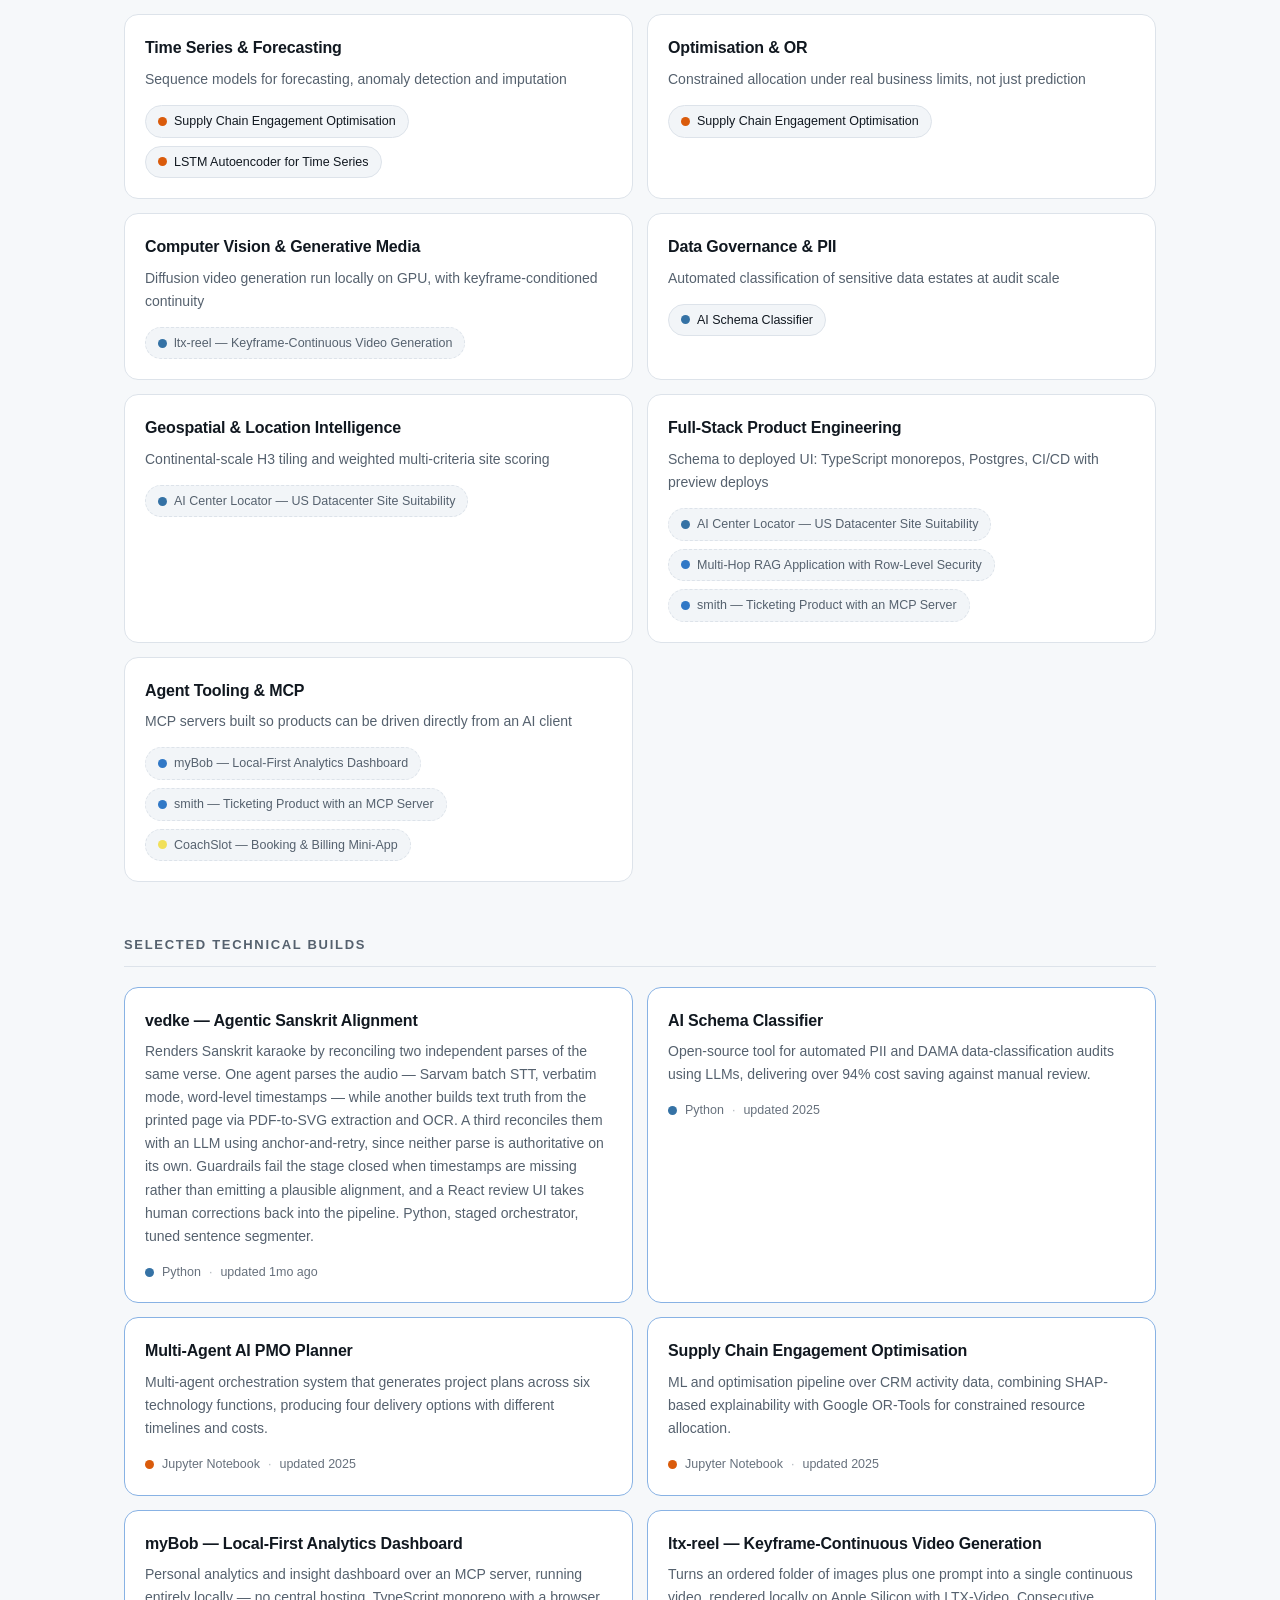
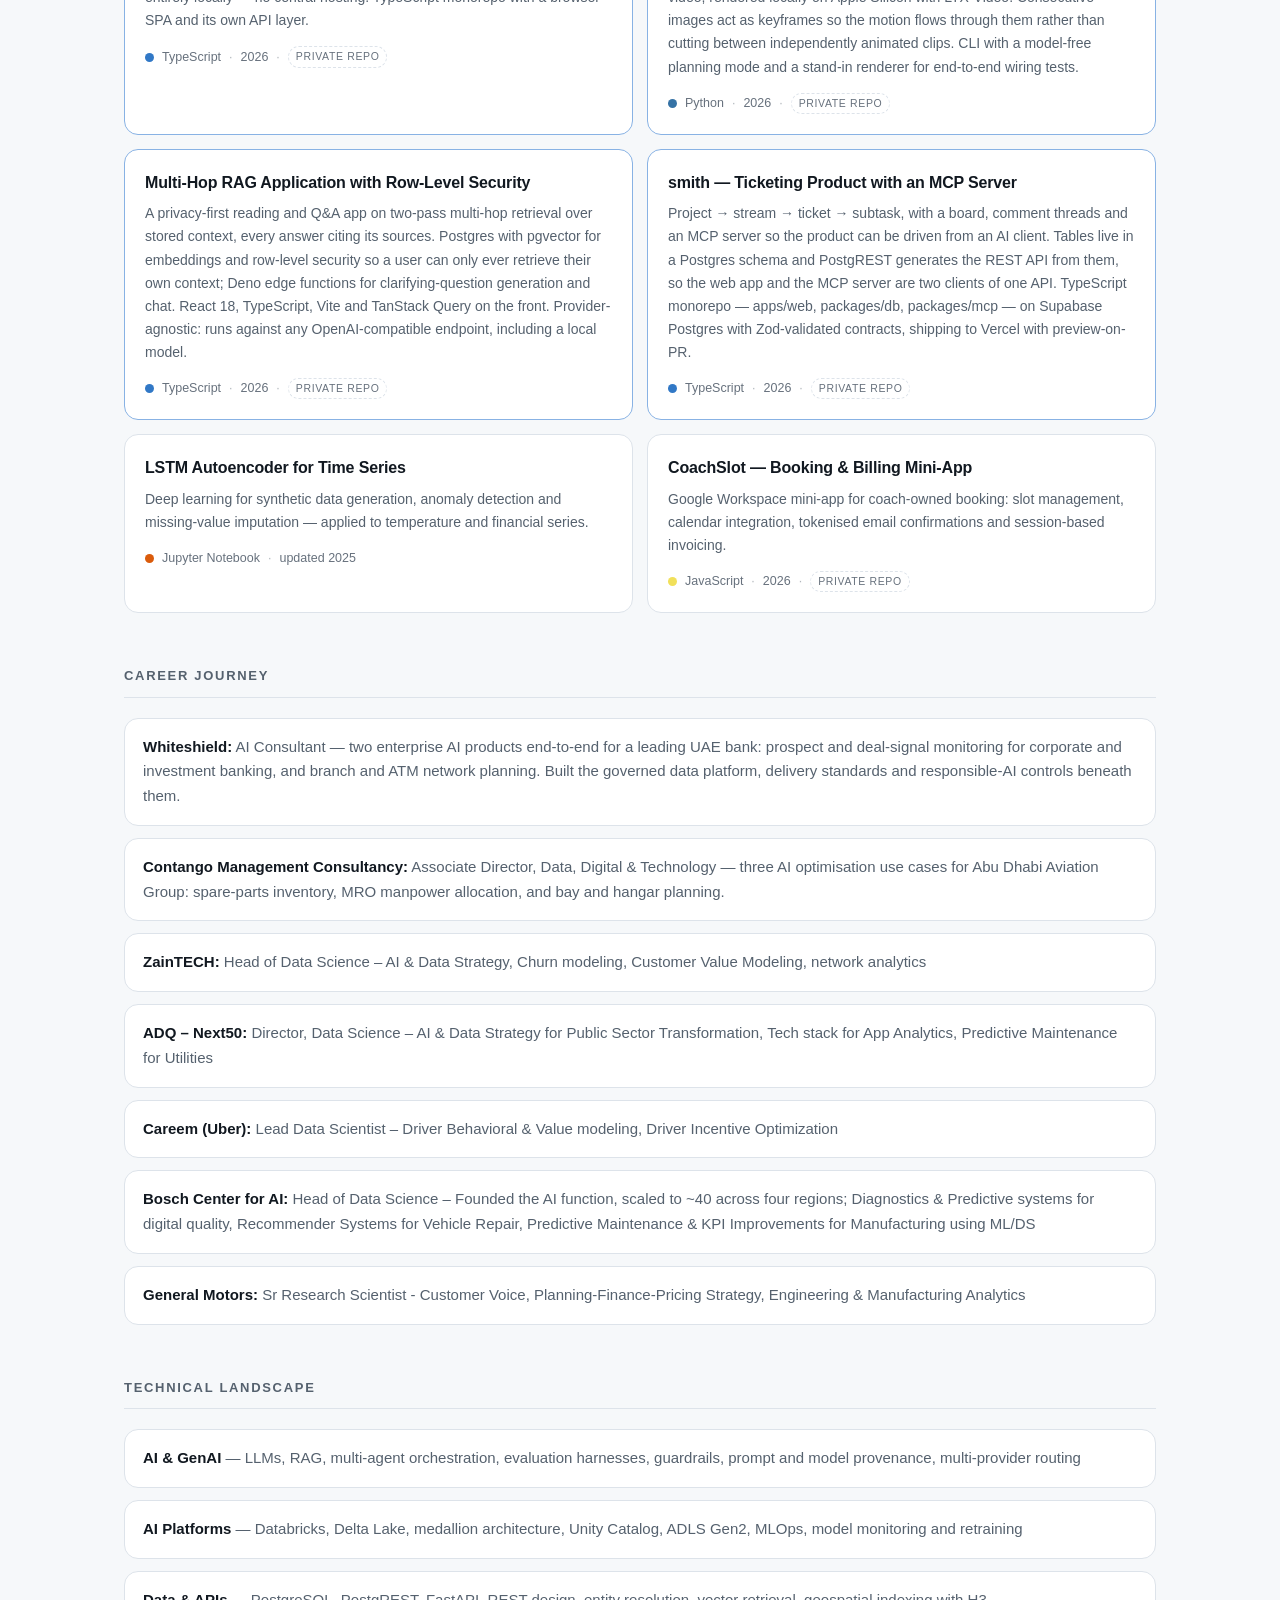
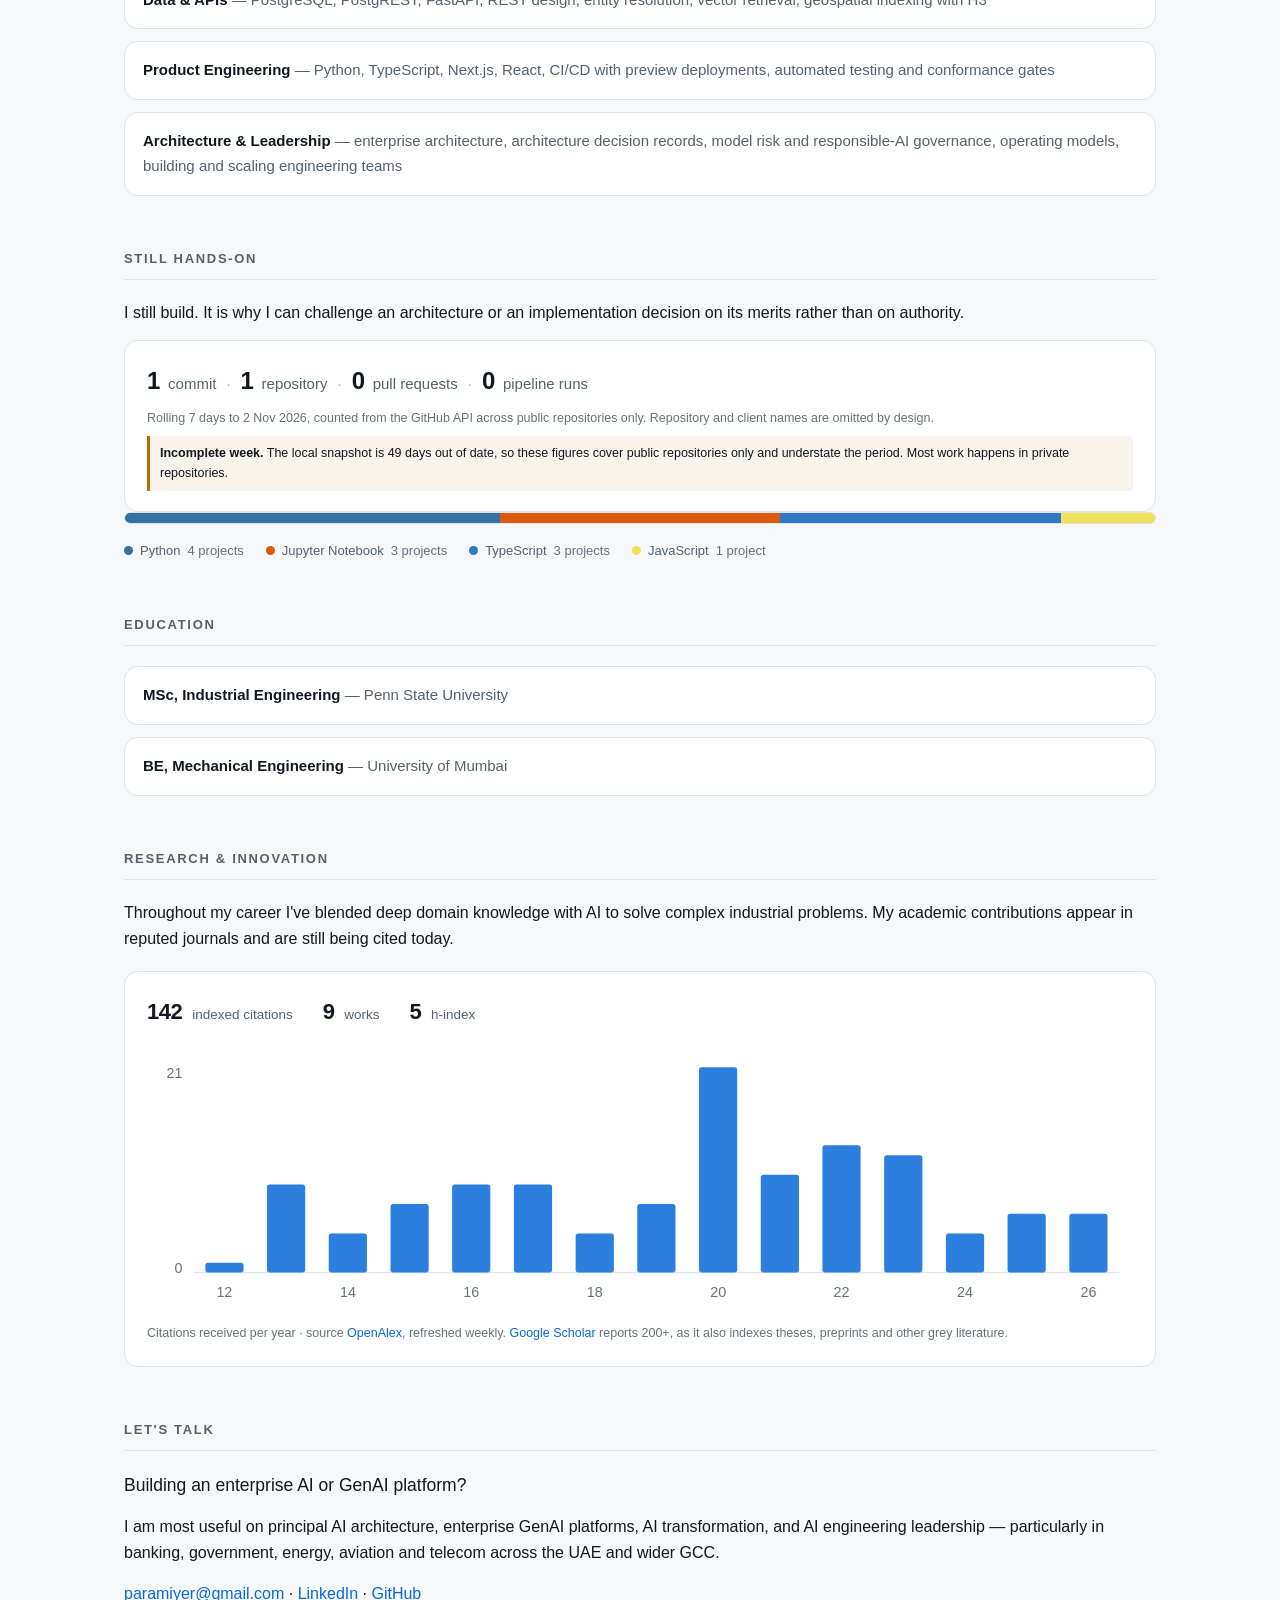
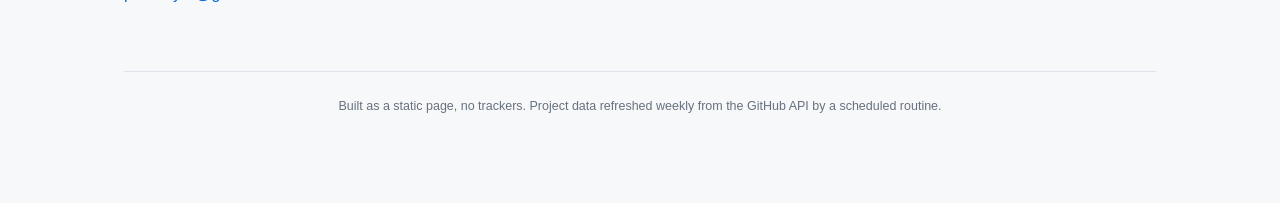
==== commit 9978a3d3: "chore: weekly refresh of GitHub project data [skip ci]" ====
--- a/index.html
+++ b/index.html
@@ -142,7 +142,7 @@
       "mainEntity": {
         "@id": "https://paramiyer.github.io/#person"
       },
-      "dateModified": "2026-10-26",
+      "dateModified": "2026-11-02",
       "inLanguage": "en",
       "isPartOf": {
         "@id": "https://paramiyer.github.io/#website"
@@ -188,7 +188,7 @@
     <span><strong>Managed via Claude</strong> · updated weekly via a routine task</span>
     <span aria-hidden="true">·</span>
     <!-- GEN:REFRESHED -->
-    <span class="refreshed">last refresh 26 Oct 2026</span>
+    <span class="refreshed">last refresh 2 Nov 2026</span>
     <!-- /GEN:REFRESHED -->
   </div>
 </header>
@@ -463,8 +463,8 @@
   <!-- GEN:ACTIVITY -->
     <div class="activity">
       <p class="act-line"><span><b>1</b> commit</span><span class="sep" aria-hidden="true">·</span><span><b>1</b> repository</span><span class="sep" aria-hidden="true">·</span><span><b>0</b> pull requests</span><span class="sep" aria-hidden="true">·</span><span><b>0</b> pipeline runs</span></p>
-      <p class="act-note">Rolling 7 days to 26 Oct 2026, counted from the GitHub API across public repositories only. Repository and client names are omitted by design.</p><p class="act-stale"><strong>Incomplete week.</strong> The local snapshot is
-      42 days out of date, so these figures cover
+      <p class="act-note">Rolling 7 days to 2 Nov 2026, counted from the GitHub API across public repositories only. Repository and client names are omitted by design.</p><p class="act-stale"><strong>Incomplete week.</strong> The local snapshot is
+      49 days out of date, so these figures cover
       public repositories only and understate the period. Most work happens in private
       repositories.</p>
     </div>
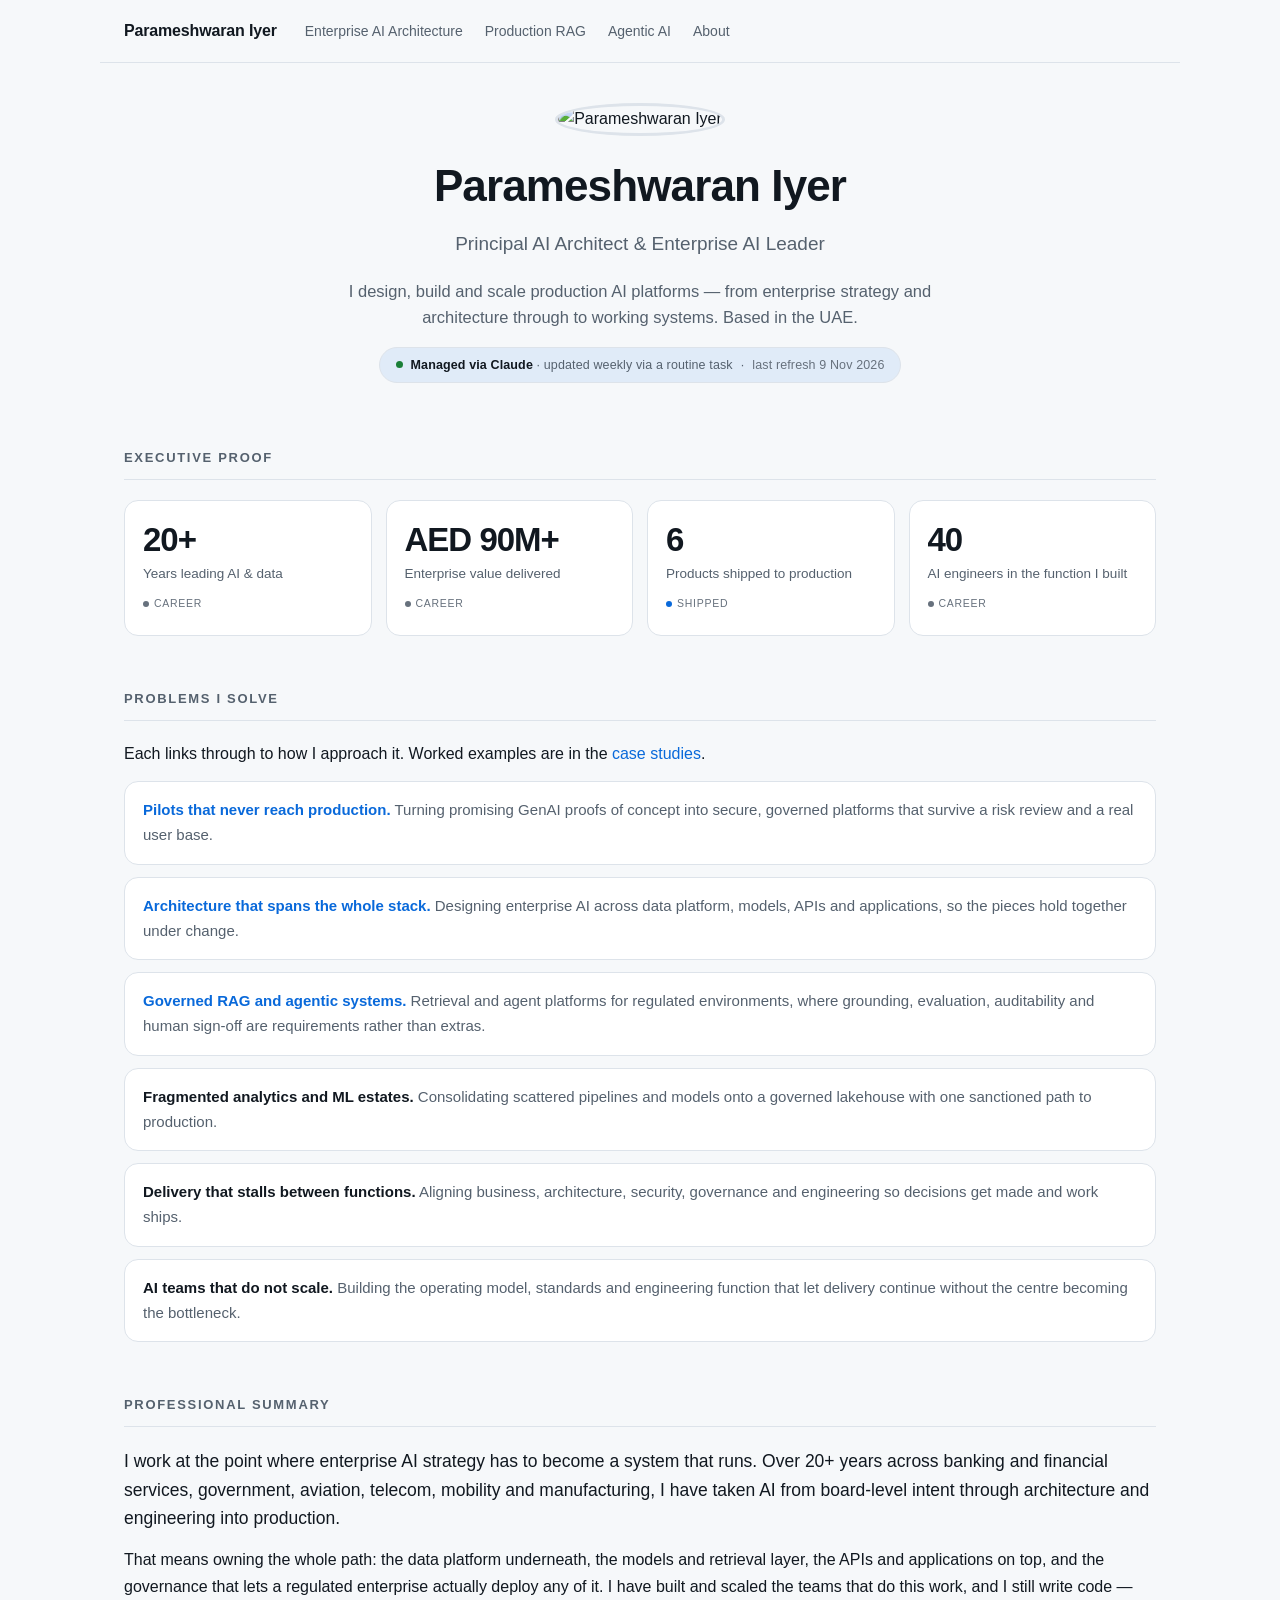
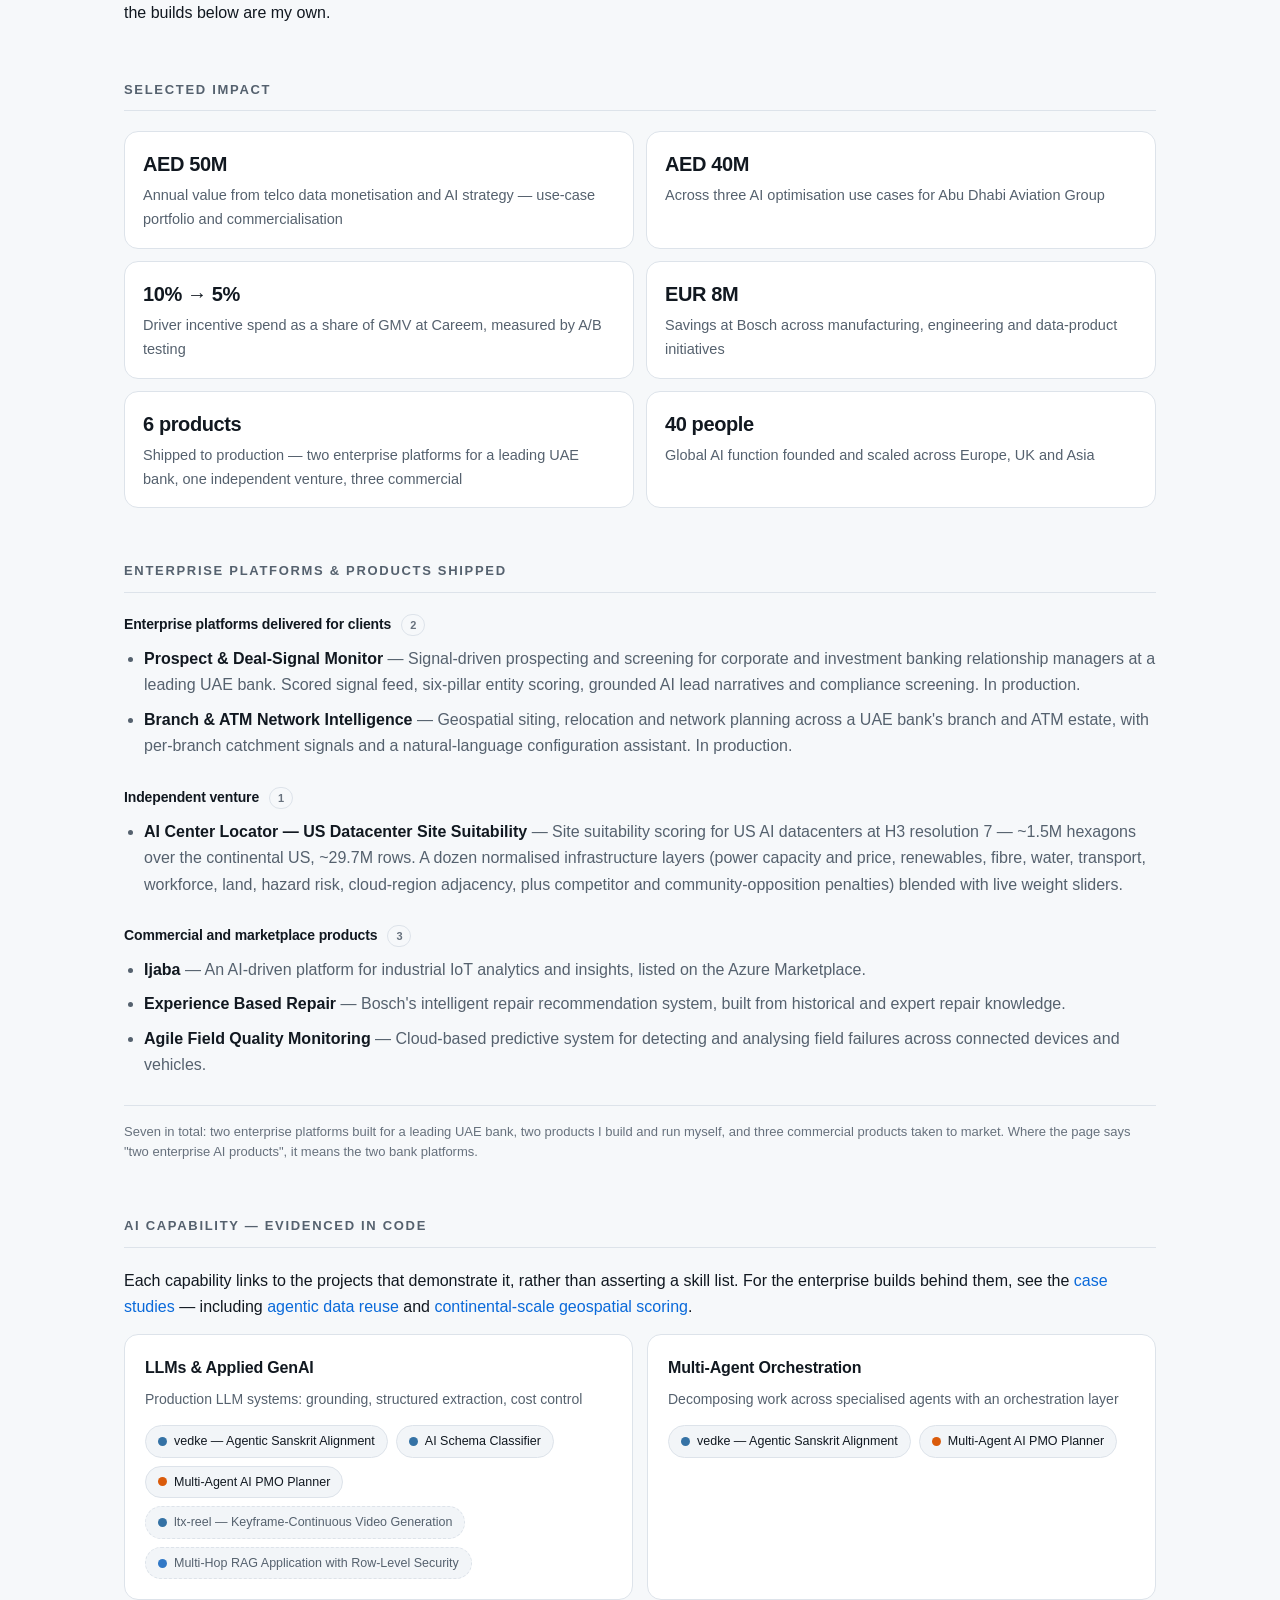
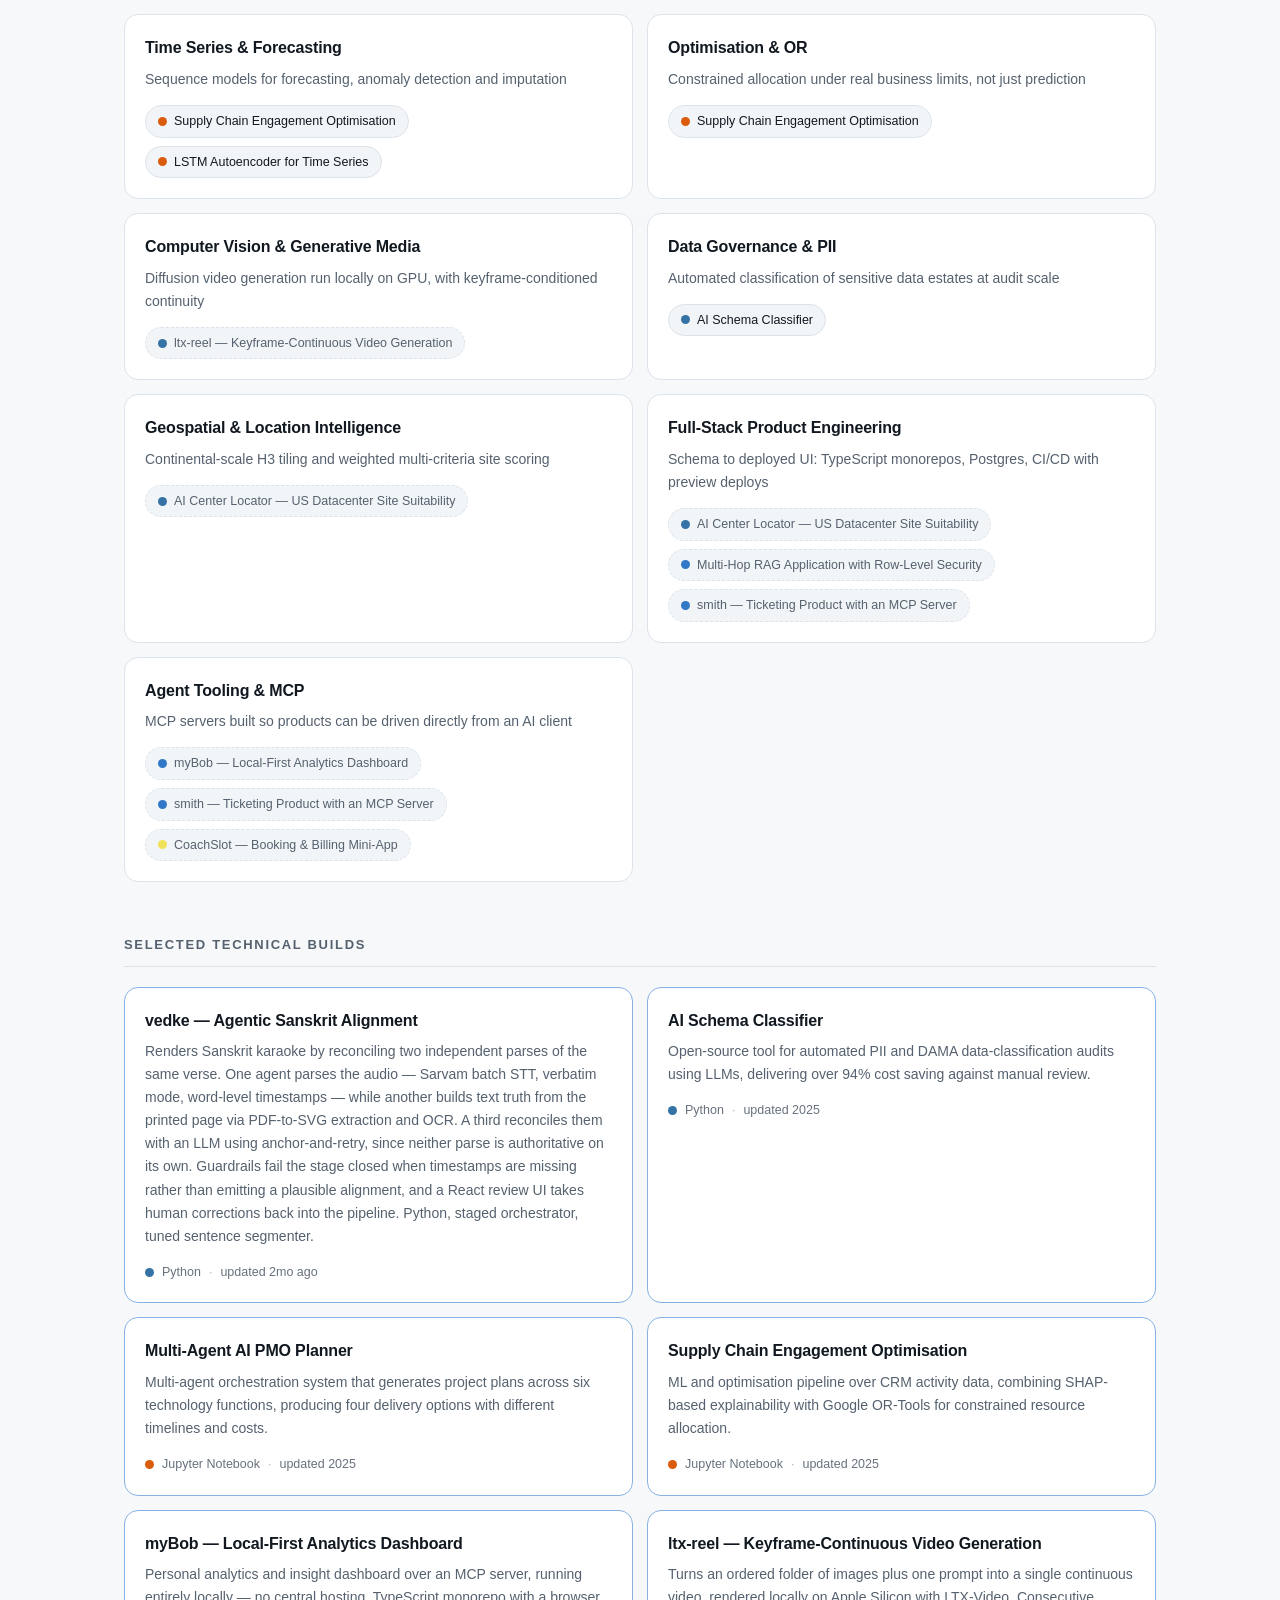
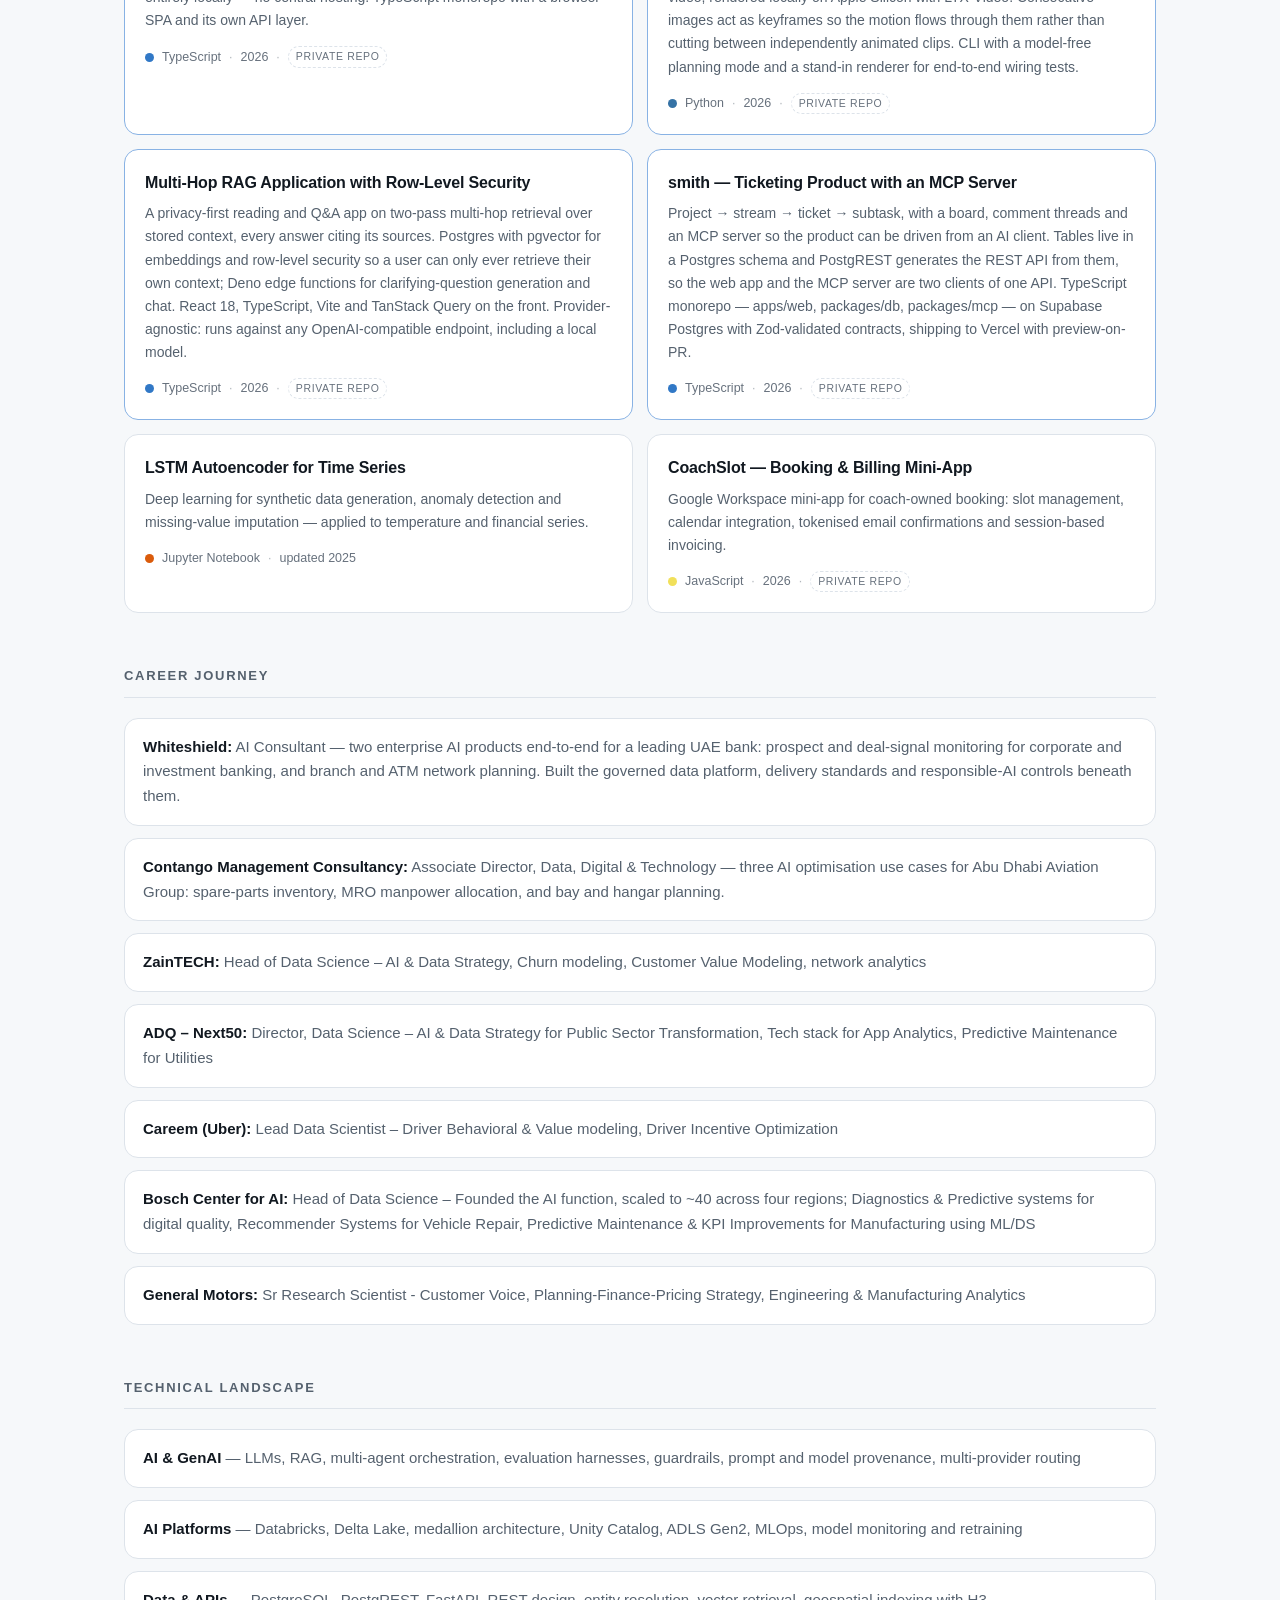
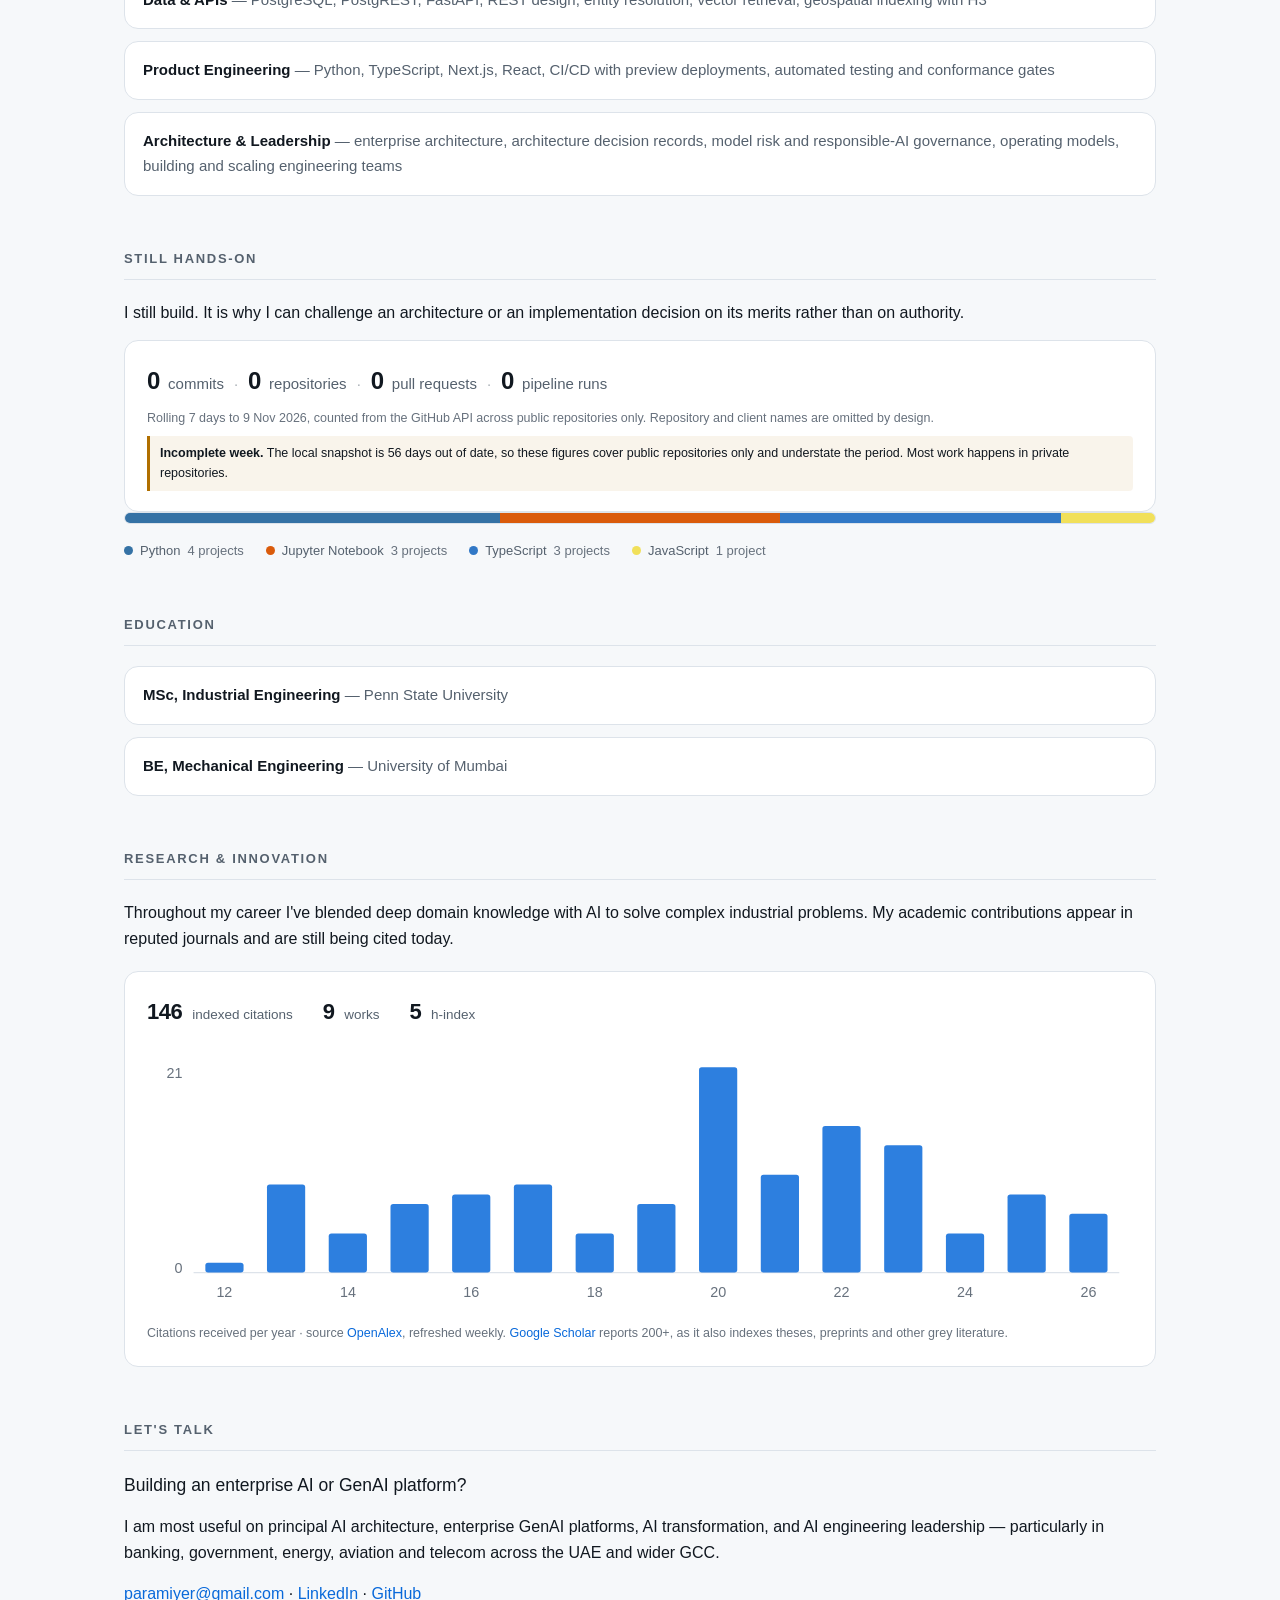
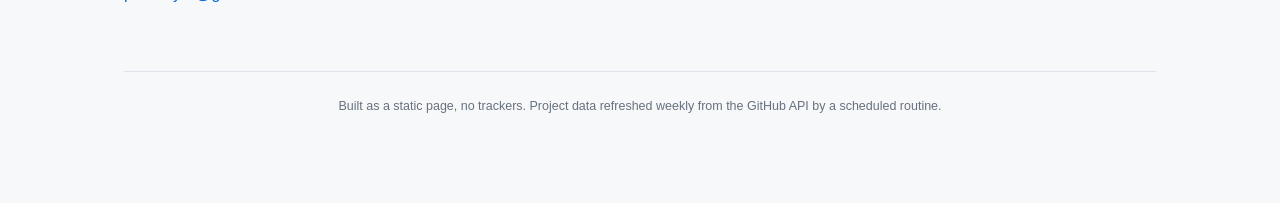
==== commit 3b9fa8bd: "chore: weekly refresh of GitHub project data [skip ci]" ====
--- a/index.html
+++ b/index.html
@@ -142,7 +142,7 @@
       "mainEntity": {
         "@id": "https://paramiyer.github.io/#person"
       },
-      "dateModified": "2026-11-02",
+      "dateModified": "2026-11-09",
       "inLanguage": "en",
       "isPartOf": {
         "@id": "https://paramiyer.github.io/#website"
@@ -188,7 +188,7 @@
     <span><strong>Managed via Claude</strong> · updated weekly via a routine task</span>
     <span aria-hidden="true">·</span>
     <!-- GEN:REFRESHED -->
-    <span class="refreshed">last refresh 2 Nov 2026</span>
+    <span class="refreshed">last refresh 9 Nov 2026</span>
     <!-- /GEN:REFRESHED -->
   </div>
 </header>
@@ -380,7 +380,7 @@
       <article class="card card--flagship">
         <h3 class="card-t"><a href="https://github.com/paramiyer/vedke-2" target="_blank" rel="noopener">vedke — Agentic Sanskrit Alignment</a></h3>
         <p class="card-d">Renders Sanskrit karaoke by reconciling two independent parses of the same verse. One agent parses the audio — Sarvam batch STT, verbatim mode, word-level timestamps — while another builds text truth from the printed page via PDF-to-SVG extraction and OCR. A third reconciles them with an LLM using anchor-and-retry, since neither parse is authoritative on its own. Guardrails fail the stage closed when timestamps are missing rather than emitting a plausible alignment, and a React review UI takes human corrections back into the pipeline. Python, staged orchestrator, tuned sentence segmenter.</p>
-        <div class="card-m"><span class="dot" style="background:#3572A5" aria-hidden="true"></span><span>Python</span><span class="sep">·</span><span>updated 1mo ago</span></div>
+        <div class="card-m"><span class="dot" style="background:#3572A5" aria-hidden="true"></span><span>Python</span><span class="sep">·</span><span>updated 2mo ago</span></div>
       </article>
       <article class="card card--flagship">
         <h3 class="card-t"><a href="https://github.com/paramiyer/pii-schema-classifier" target="_blank" rel="noopener">AI Schema Classifier</a></h3>
@@ -462,9 +462,9 @@
   decision on its merits rather than on authority.</p>
   <!-- GEN:ACTIVITY -->
     <div class="activity">
-      <p class="act-line"><span><b>1</b> commit</span><span class="sep" aria-hidden="true">·</span><span><b>1</b> repository</span><span class="sep" aria-hidden="true">·</span><span><b>0</b> pull requests</span><span class="sep" aria-hidden="true">·</span><span><b>0</b> pipeline runs</span></p>
-      <p class="act-note">Rolling 7 days to 2 Nov 2026, counted from the GitHub API across public repositories only. Repository and client names are omitted by design.</p><p class="act-stale"><strong>Incomplete week.</strong> The local snapshot is
-      49 days out of date, so these figures cover
+      <p class="act-line"><span><b>0</b> commits</span><span class="sep" aria-hidden="true">·</span><span><b>0</b> repositories</span><span class="sep" aria-hidden="true">·</span><span><b>0</b> pull requests</span><span class="sep" aria-hidden="true">·</span><span><b>0</b> pipeline runs</span></p>
+      <p class="act-note">Rolling 7 days to 9 Nov 2026, counted from the GitHub API across public repositories only. Repository and client names are omitted by design.</p><p class="act-stale"><strong>Incomplete week.</strong> The local snapshot is
+      56 days out of date, so these figures cover
       public repositories only and understate the period. Most work happens in private
       repositories.</p>
     </div>
@@ -497,15 +497,15 @@
   <!-- GEN:CITATIONS -->
     <div class="citebox">
       <div class="citestats">
-        <span><b>142</b> indexed citations</span>
+        <span><b>146</b> indexed citations</span>
         <span><b>9</b> works</span>
         <span><b>5</b> h-index</span>
       </div>
-      <svg class="chart" viewBox="0 0 720 190" preserveAspectRatio="xMidYMid meet" role="img" aria-label="Citations received per year. 142 citations across 9 works, h-index 5. Peak 21 citations in 2020.">
+      <svg class="chart" viewBox="0 0 720 190" preserveAspectRatio="xMidYMid meet" role="img" aria-label="Citations received per year. 146 citations across 9 works, h-index 5. Peak 21 citations in 2020.">
         <line class="cgrid" x1="34" y1="164" x2="710" y2="164"/>
         <text class="cax" x="26" y="22" text-anchor="end">21</text>
         <text class="cax" x="26" y="164" text-anchor="end">0</text>
-        <g><title>2012: 1 citation</title><rect class="cbar" x="42.6" y="156.9" width="27.9" height="7.1" rx="2"/></g><g><title>2013: 9 citations</title><rect class="cbar" x="87.6" y="99.7" width="27.9" height="64.3" rx="2"/></g><g><title>2014: 4 citations</title><rect class="cbar" x="132.7" y="135.4" width="27.9" height="28.6" rx="2"/></g><g><title>2015: 7 citations</title><rect class="cbar" x="177.8" y="114.0" width="27.9" height="50.0" rx="2"/></g><g><title>2016: 9 citations</title><rect class="cbar" x="222.8" y="99.7" width="27.9" height="64.3" rx="2"/></g><g><title>2017: 9 citations</title><rect class="cbar" x="267.9" y="99.7" width="27.9" height="64.3" rx="2"/></g><g><title>2018: 4 citations</title><rect class="cbar" x="313.0" y="135.4" width="27.9" height="28.6" rx="2"/></g><g><title>2019: 7 citations</title><rect class="cbar" x="358.0" y="114.0" width="27.9" height="50.0" rx="2"/></g><g><title>2020: 21 citations</title><rect class="cbar" x="403.1" y="14.0" width="27.9" height="150.0" rx="2"/></g><g><title>2021: 10 citations</title><rect class="cbar" x="448.2" y="92.6" width="27.9" height="71.4" rx="2"/></g><g><title>2022: 13 citations</title><rect class="cbar" x="493.2" y="71.1" width="27.9" height="92.9" rx="2"/></g><g><title>2023: 12 citations</title><rect class="cbar" x="538.3" y="78.3" width="27.9" height="85.7" rx="2"/></g><g><title>2024: 4 citations</title><rect class="cbar" x="583.4" y="135.4" width="27.9" height="28.6" rx="2"/></g><g><title>2025: 6 citations</title><rect class="cbar" x="628.4" y="121.1" width="27.9" height="42.9" rx="2"/></g><g><title>2026: 6 citations</title><rect class="cbar" x="673.5" y="121.1" width="27.9" height="42.9" rx="2"/></g>
+        <g><title>2012: 1 citation</title><rect class="cbar" x="42.6" y="156.9" width="27.9" height="7.1" rx="2"/></g><g><title>2013: 9 citations</title><rect class="cbar" x="87.6" y="99.7" width="27.9" height="64.3" rx="2"/></g><g><title>2014: 4 citations</title><rect class="cbar" x="132.7" y="135.4" width="27.9" height="28.6" rx="2"/></g><g><title>2015: 7 citations</title><rect class="cbar" x="177.8" y="114.0" width="27.9" height="50.0" rx="2"/></g><g><title>2016: 8 citations</title><rect class="cbar" x="222.8" y="106.9" width="27.9" height="57.1" rx="2"/></g><g><title>2017: 9 citations</title><rect class="cbar" x="267.9" y="99.7" width="27.9" height="64.3" rx="2"/></g><g><title>2018: 4 citations</title><rect class="cbar" x="313.0" y="135.4" width="27.9" height="28.6" rx="2"/></g><g><title>2019: 7 citations</title><rect class="cbar" x="358.0" y="114.0" width="27.9" height="50.0" rx="2"/></g><g><title>2020: 21 citations</title><rect class="cbar" x="403.1" y="14.0" width="27.9" height="150.0" rx="2"/></g><g><title>2021: 10 citations</title><rect class="cbar" x="448.2" y="92.6" width="27.9" height="71.4" rx="2"/></g><g><title>2022: 15 citations</title><rect class="cbar" x="493.2" y="56.9" width="27.9" height="107.1" rx="2"/></g><g><title>2023: 13 citations</title><rect class="cbar" x="538.3" y="71.1" width="27.9" height="92.9" rx="2"/></g><g><title>2024: 4 citations</title><rect class="cbar" x="583.4" y="135.4" width="27.9" height="28.6" rx="2"/></g><g><title>2025: 8 citations</title><rect class="cbar" x="628.4" y="106.9" width="27.9" height="57.1" rx="2"/></g><g><title>2026: 6 citations</title><rect class="cbar" x="673.5" y="121.1" width="27.9" height="42.9" rx="2"/></g>
         <text class="cax" x="56.5" y="182" text-anchor="middle">12</text><text class="cax" x="146.7" y="182" text-anchor="middle">14</text><text class="cax" x="236.8" y="182" text-anchor="middle">16</text><text class="cax" x="326.9" y="182" text-anchor="middle">18</text><text class="cax" x="417.1" y="182" text-anchor="middle">20</text><text class="cax" x="507.2" y="182" text-anchor="middle">22</text><text class="cax" x="597.3" y="182" text-anchor="middle">24</text><text class="cax" x="687.5" y="182" text-anchor="middle">26</text>
       </svg>
       <p class="citenote">
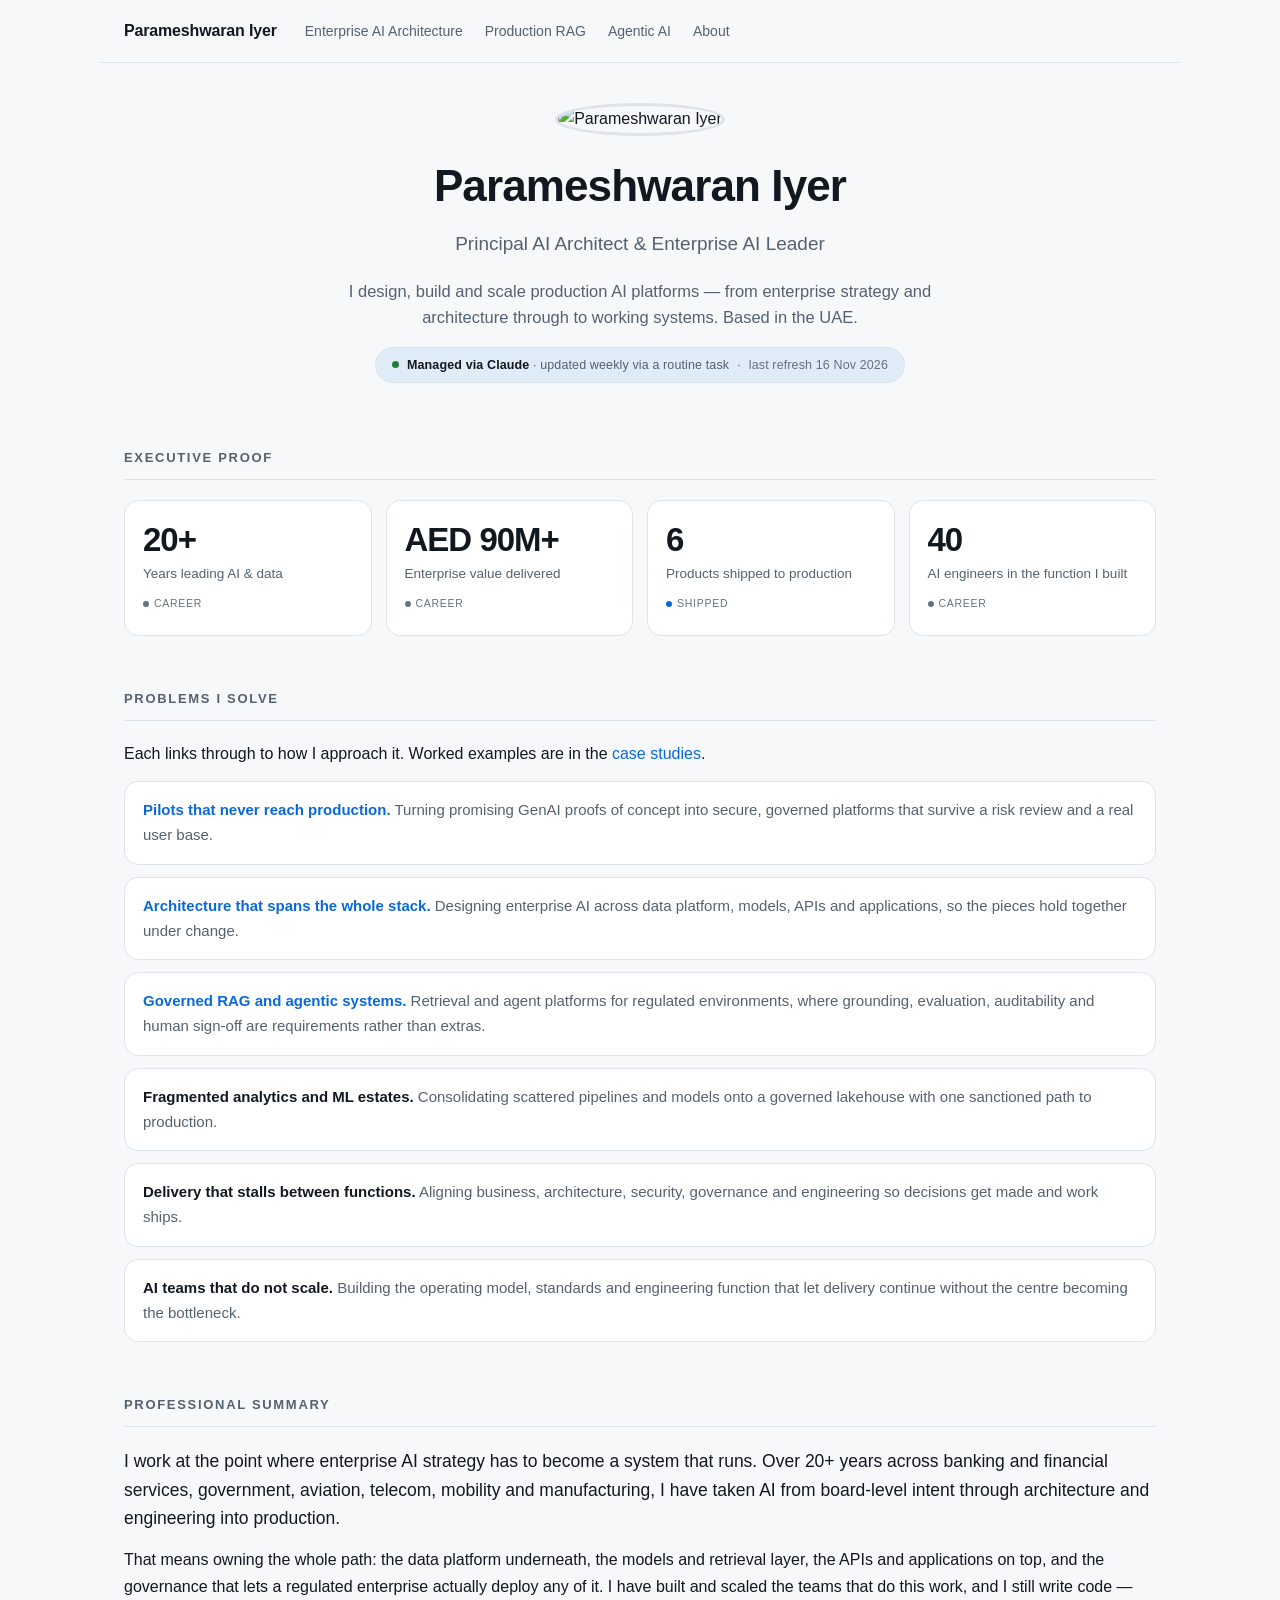
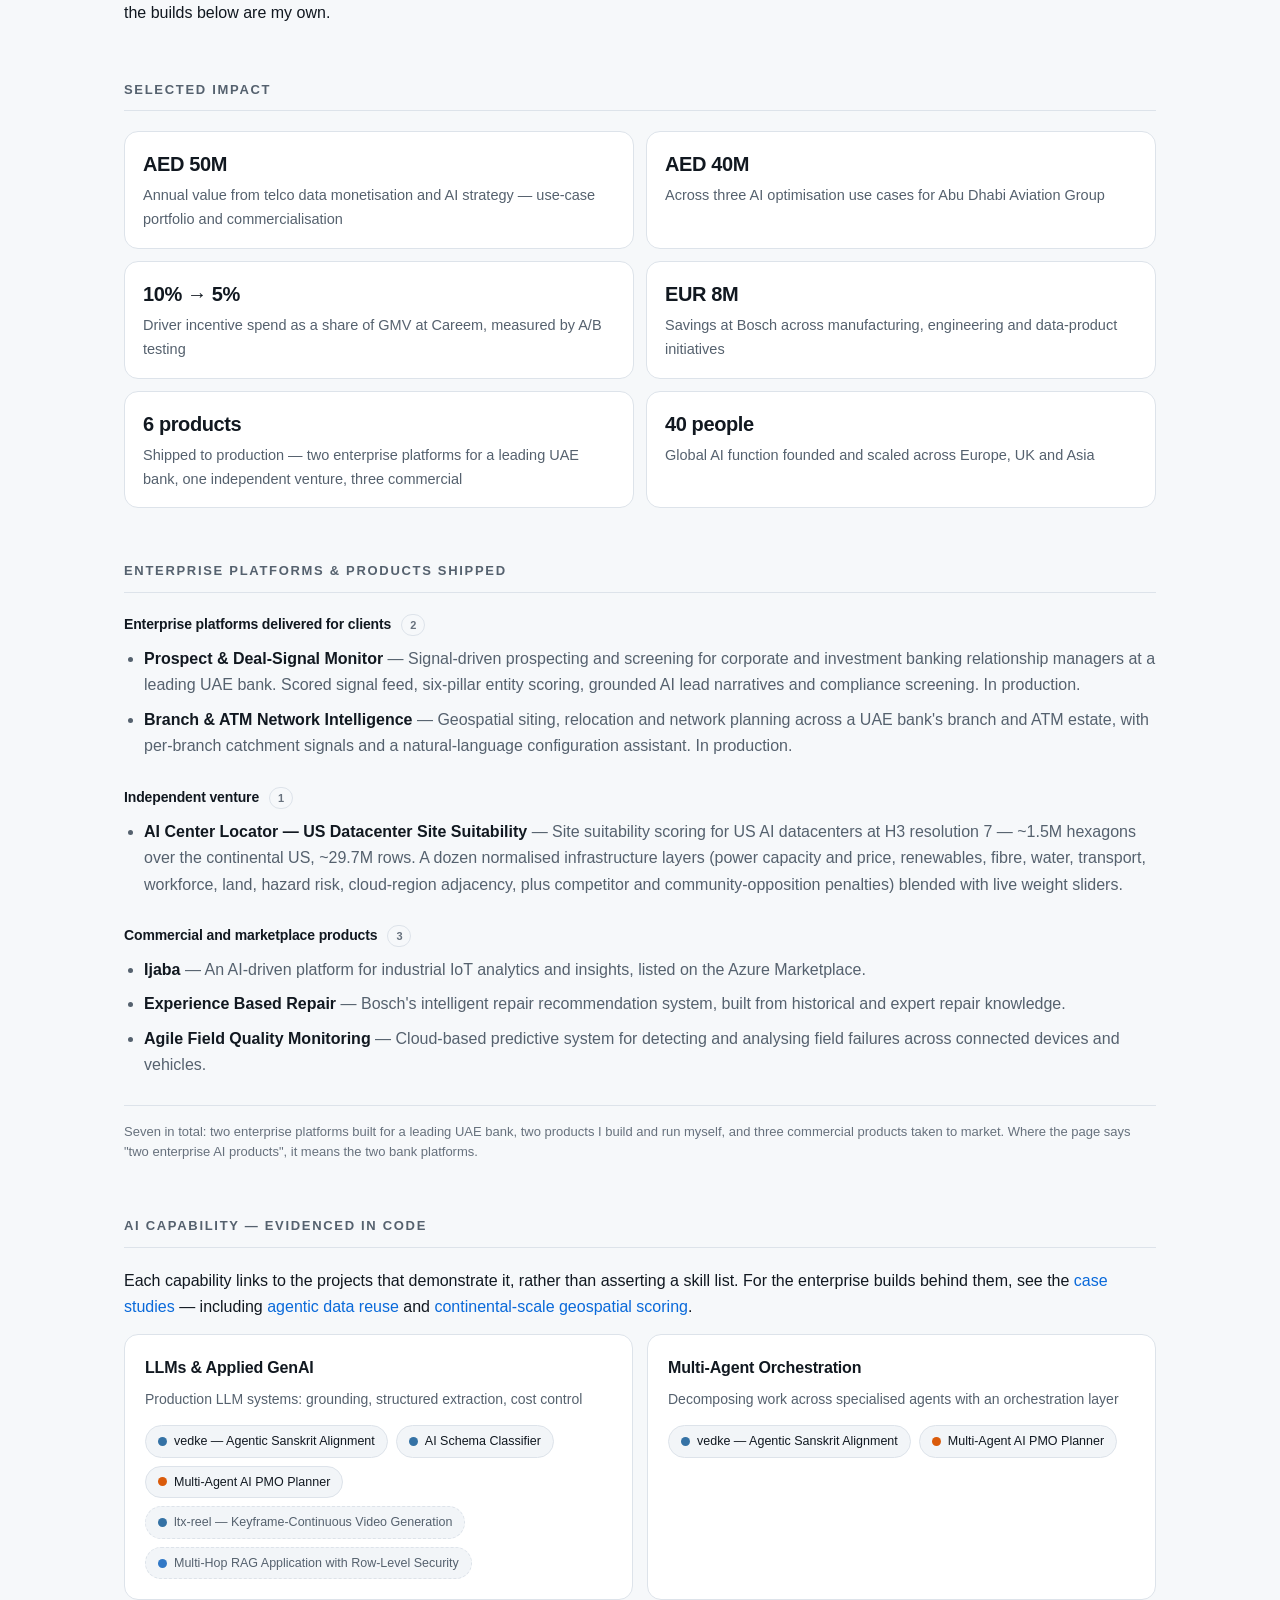
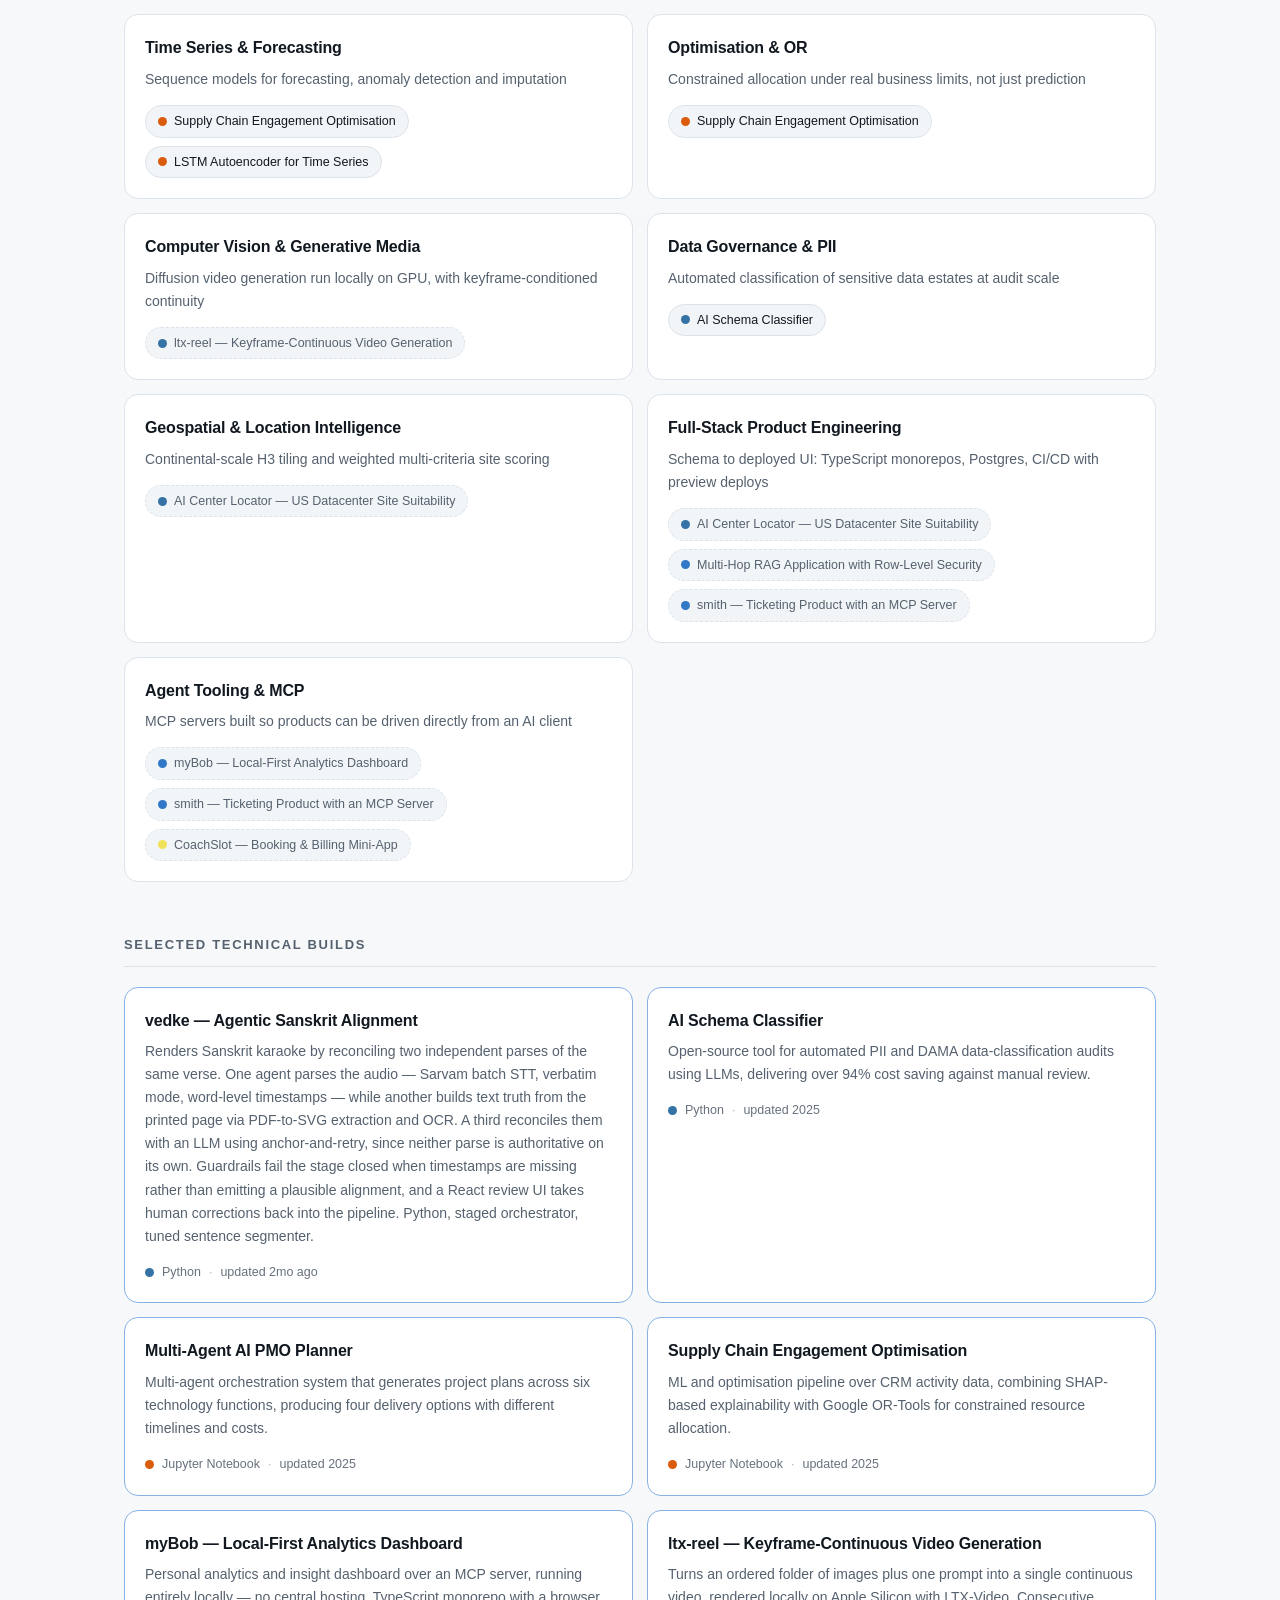
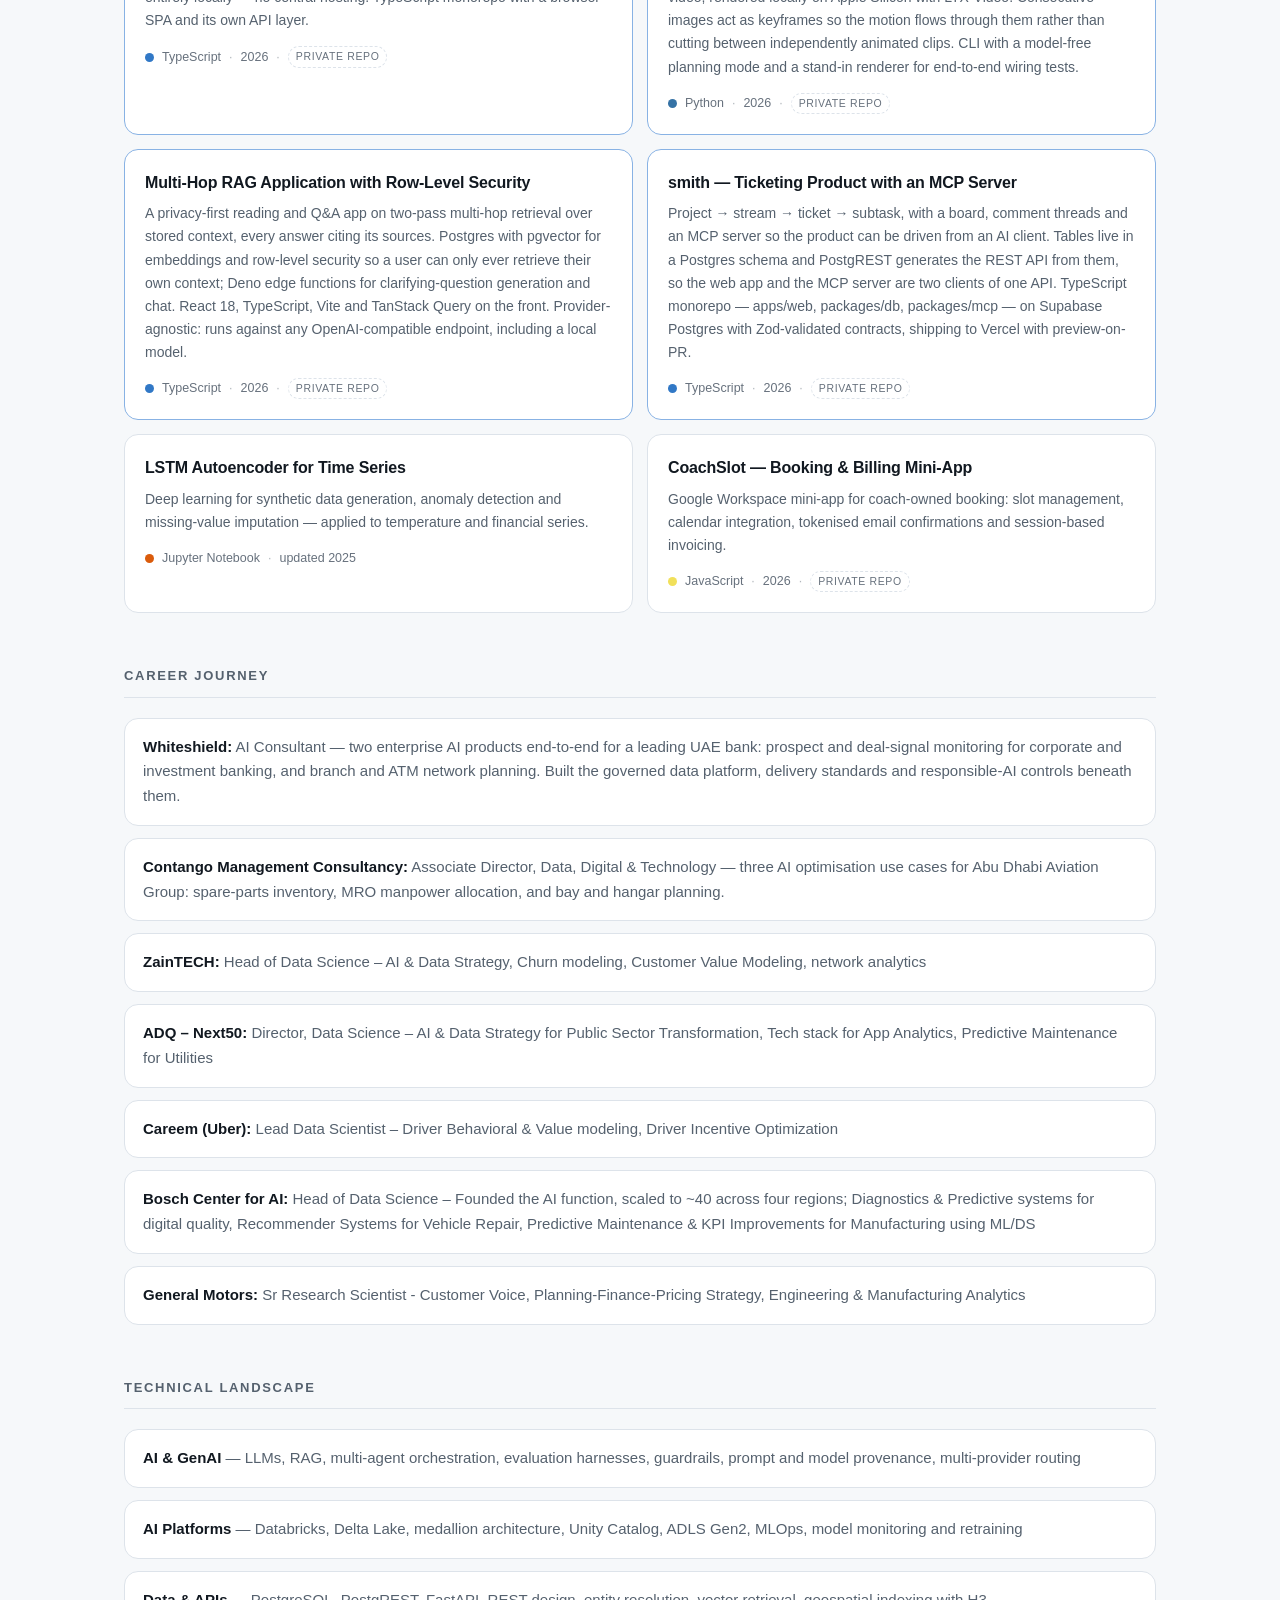
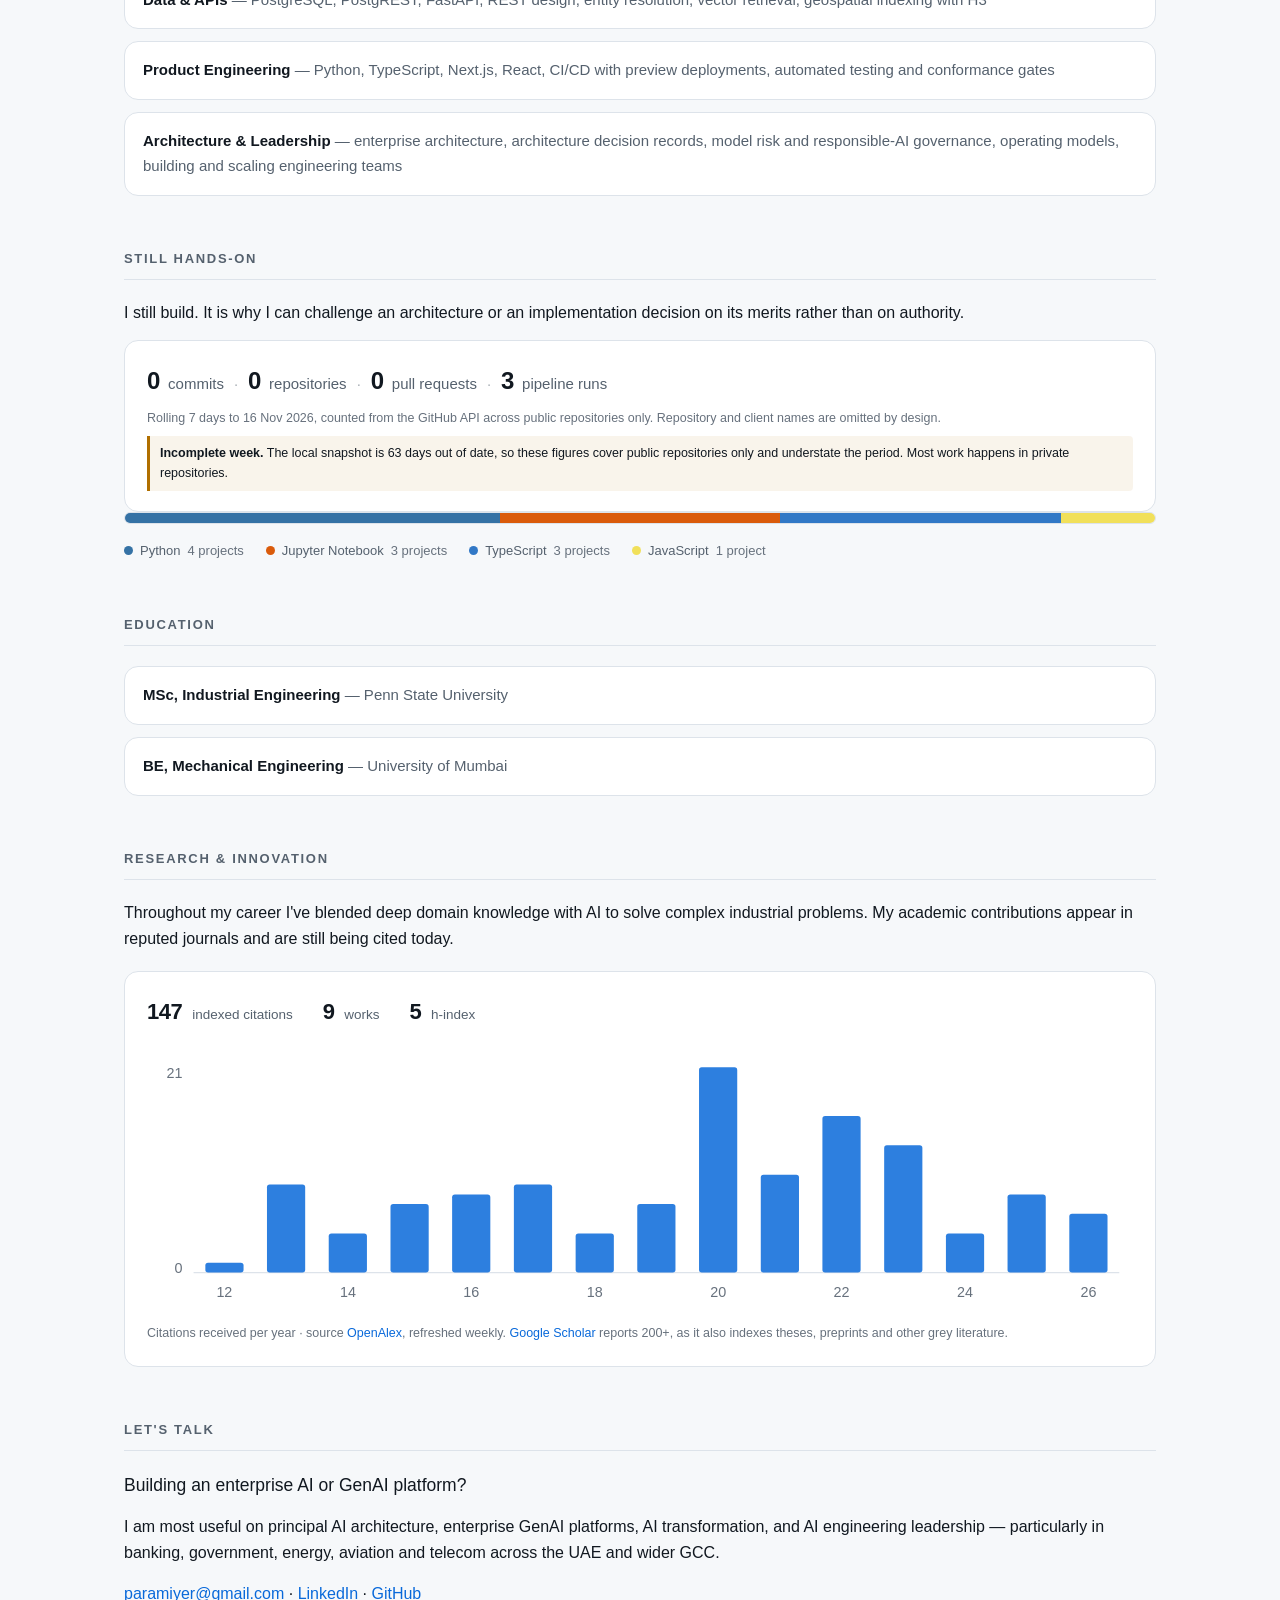
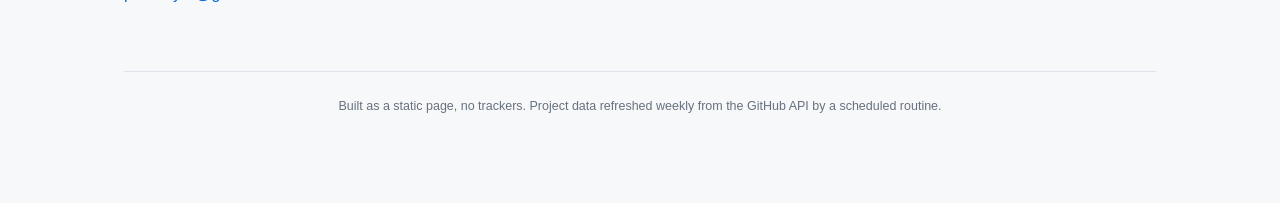
==== commit b181de87: "chore: weekly refresh of GitHub project data [skip ci]" ====
--- a/index.html
+++ b/index.html
@@ -142,7 +142,7 @@
       "mainEntity": {
         "@id": "https://paramiyer.github.io/#person"
       },
-      "dateModified": "2026-11-09",
+      "dateModified": "2026-11-16",
       "inLanguage": "en",
       "isPartOf": {
         "@id": "https://paramiyer.github.io/#website"
@@ -188,7 +188,7 @@
     <span><strong>Managed via Claude</strong> · updated weekly via a routine task</span>
     <span aria-hidden="true">·</span>
     <!-- GEN:REFRESHED -->
-    <span class="refreshed">last refresh 9 Nov 2026</span>
+    <span class="refreshed">last refresh 16 Nov 2026</span>
     <!-- /GEN:REFRESHED -->
   </div>
 </header>
@@ -462,9 +462,9 @@
   decision on its merits rather than on authority.</p>
   <!-- GEN:ACTIVITY -->
     <div class="activity">
-      <p class="act-line"><span><b>0</b> commits</span><span class="sep" aria-hidden="true">·</span><span><b>0</b> repositories</span><span class="sep" aria-hidden="true">·</span><span><b>0</b> pull requests</span><span class="sep" aria-hidden="true">·</span><span><b>0</b> pipeline runs</span></p>
-      <p class="act-note">Rolling 7 days to 9 Nov 2026, counted from the GitHub API across public repositories only. Repository and client names are omitted by design.</p><p class="act-stale"><strong>Incomplete week.</strong> The local snapshot is
-      56 days out of date, so these figures cover
+      <p class="act-line"><span><b>0</b> commits</span><span class="sep" aria-hidden="true">·</span><span><b>0</b> repositories</span><span class="sep" aria-hidden="true">·</span><span><b>0</b> pull requests</span><span class="sep" aria-hidden="true">·</span><span><b>3</b> pipeline runs</span></p>
+      <p class="act-note">Rolling 7 days to 16 Nov 2026, counted from the GitHub API across public repositories only. Repository and client names are omitted by design.</p><p class="act-stale"><strong>Incomplete week.</strong> The local snapshot is
+      63 days out of date, so these figures cover
       public repositories only and understate the period. Most work happens in private
       repositories.</p>
     </div>
@@ -497,15 +497,15 @@
   <!-- GEN:CITATIONS -->
     <div class="citebox">
       <div class="citestats">
-        <span><b>146</b> indexed citations</span>
+        <span><b>147</b> indexed citations</span>
         <span><b>9</b> works</span>
         <span><b>5</b> h-index</span>
       </div>
-      <svg class="chart" viewBox="0 0 720 190" preserveAspectRatio="xMidYMid meet" role="img" aria-label="Citations received per year. 146 citations across 9 works, h-index 5. Peak 21 citations in 2020.">
+      <svg class="chart" viewBox="0 0 720 190" preserveAspectRatio="xMidYMid meet" role="img" aria-label="Citations received per year. 147 citations across 9 works, h-index 5. Peak 21 citations in 2020.">
         <line class="cgrid" x1="34" y1="164" x2="710" y2="164"/>
         <text class="cax" x="26" y="22" text-anchor="end">21</text>
         <text class="cax" x="26" y="164" text-anchor="end">0</text>
-        <g><title>2012: 1 citation</title><rect class="cbar" x="42.6" y="156.9" width="27.9" height="7.1" rx="2"/></g><g><title>2013: 9 citations</title><rect class="cbar" x="87.6" y="99.7" width="27.9" height="64.3" rx="2"/></g><g><title>2014: 4 citations</title><rect class="cbar" x="132.7" y="135.4" width="27.9" height="28.6" rx="2"/></g><g><title>2015: 7 citations</title><rect class="cbar" x="177.8" y="114.0" width="27.9" height="50.0" rx="2"/></g><g><title>2016: 8 citations</title><rect class="cbar" x="222.8" y="106.9" width="27.9" height="57.1" rx="2"/></g><g><title>2017: 9 citations</title><rect class="cbar" x="267.9" y="99.7" width="27.9" height="64.3" rx="2"/></g><g><title>2018: 4 citations</title><rect class="cbar" x="313.0" y="135.4" width="27.9" height="28.6" rx="2"/></g><g><title>2019: 7 citations</title><rect class="cbar" x="358.0" y="114.0" width="27.9" height="50.0" rx="2"/></g><g><title>2020: 21 citations</title><rect class="cbar" x="403.1" y="14.0" width="27.9" height="150.0" rx="2"/></g><g><title>2021: 10 citations</title><rect class="cbar" x="448.2" y="92.6" width="27.9" height="71.4" rx="2"/></g><g><title>2022: 15 citations</title><rect class="cbar" x="493.2" y="56.9" width="27.9" height="107.1" rx="2"/></g><g><title>2023: 13 citations</title><rect class="cbar" x="538.3" y="71.1" width="27.9" height="92.9" rx="2"/></g><g><title>2024: 4 citations</title><rect class="cbar" x="583.4" y="135.4" width="27.9" height="28.6" rx="2"/></g><g><title>2025: 8 citations</title><rect class="cbar" x="628.4" y="106.9" width="27.9" height="57.1" rx="2"/></g><g><title>2026: 6 citations</title><rect class="cbar" x="673.5" y="121.1" width="27.9" height="42.9" rx="2"/></g>
+        <g><title>2012: 1 citation</title><rect class="cbar" x="42.6" y="156.9" width="27.9" height="7.1" rx="2"/></g><g><title>2013: 9 citations</title><rect class="cbar" x="87.6" y="99.7" width="27.9" height="64.3" rx="2"/></g><g><title>2014: 4 citations</title><rect class="cbar" x="132.7" y="135.4" width="27.9" height="28.6" rx="2"/></g><g><title>2015: 7 citations</title><rect class="cbar" x="177.8" y="114.0" width="27.9" height="50.0" rx="2"/></g><g><title>2016: 8 citations</title><rect class="cbar" x="222.8" y="106.9" width="27.9" height="57.1" rx="2"/></g><g><title>2017: 9 citations</title><rect class="cbar" x="267.9" y="99.7" width="27.9" height="64.3" rx="2"/></g><g><title>2018: 4 citations</title><rect class="cbar" x="313.0" y="135.4" width="27.9" height="28.6" rx="2"/></g><g><title>2019: 7 citations</title><rect class="cbar" x="358.0" y="114.0" width="27.9" height="50.0" rx="2"/></g><g><title>2020: 21 citations</title><rect class="cbar" x="403.1" y="14.0" width="27.9" height="150.0" rx="2"/></g><g><title>2021: 10 citations</title><rect class="cbar" x="448.2" y="92.6" width="27.9" height="71.4" rx="2"/></g><g><title>2022: 16 citations</title><rect class="cbar" x="493.2" y="49.7" width="27.9" height="114.3" rx="2"/></g><g><title>2023: 13 citations</title><rect class="cbar" x="538.3" y="71.1" width="27.9" height="92.9" rx="2"/></g><g><title>2024: 4 citations</title><rect class="cbar" x="583.4" y="135.4" width="27.9" height="28.6" rx="2"/></g><g><title>2025: 8 citations</title><rect class="cbar" x="628.4" y="106.9" width="27.9" height="57.1" rx="2"/></g><g><title>2026: 6 citations</title><rect class="cbar" x="673.5" y="121.1" width="27.9" height="42.9" rx="2"/></g>
         <text class="cax" x="56.5" y="182" text-anchor="middle">12</text><text class="cax" x="146.7" y="182" text-anchor="middle">14</text><text class="cax" x="236.8" y="182" text-anchor="middle">16</text><text class="cax" x="326.9" y="182" text-anchor="middle">18</text><text class="cax" x="417.1" y="182" text-anchor="middle">20</text><text class="cax" x="507.2" y="182" text-anchor="middle">22</text><text class="cax" x="597.3" y="182" text-anchor="middle">24</text><text class="cax" x="687.5" y="182" text-anchor="middle">26</text>
       </svg>
       <p class="citenote">
